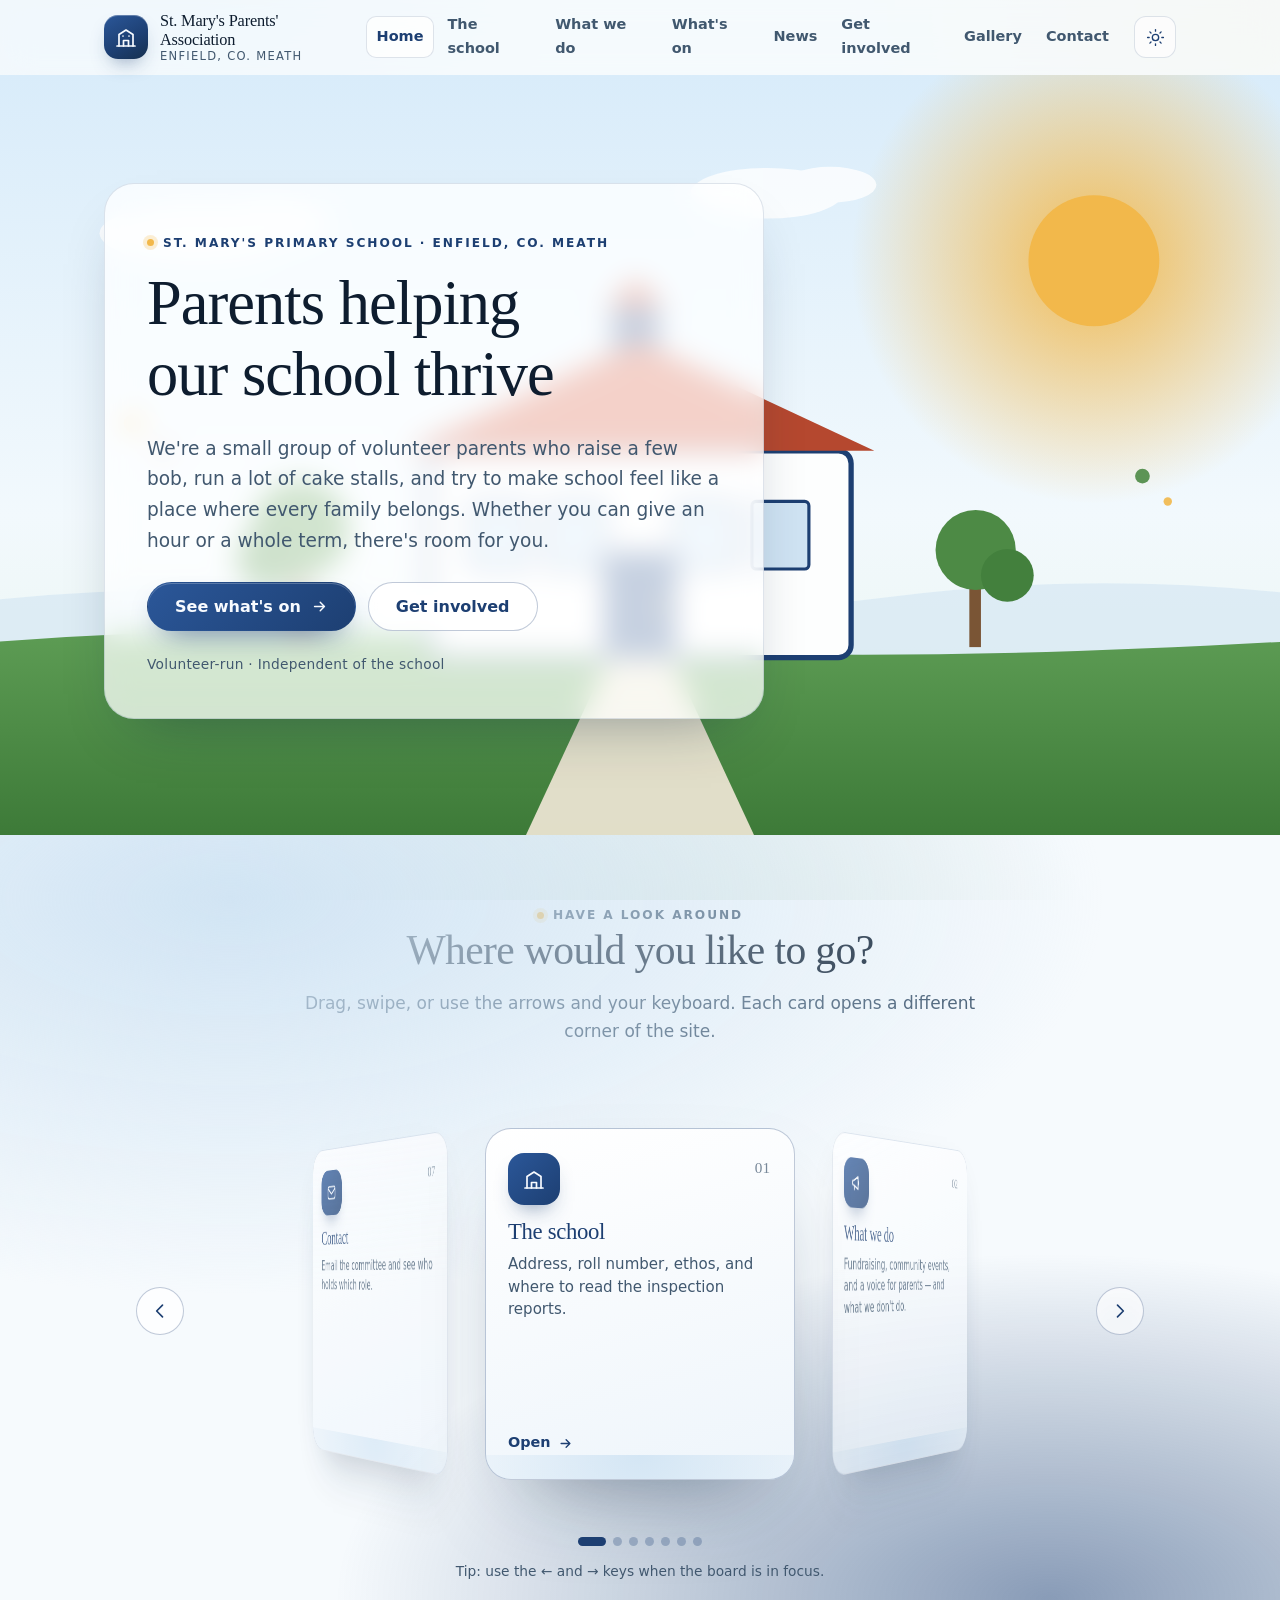
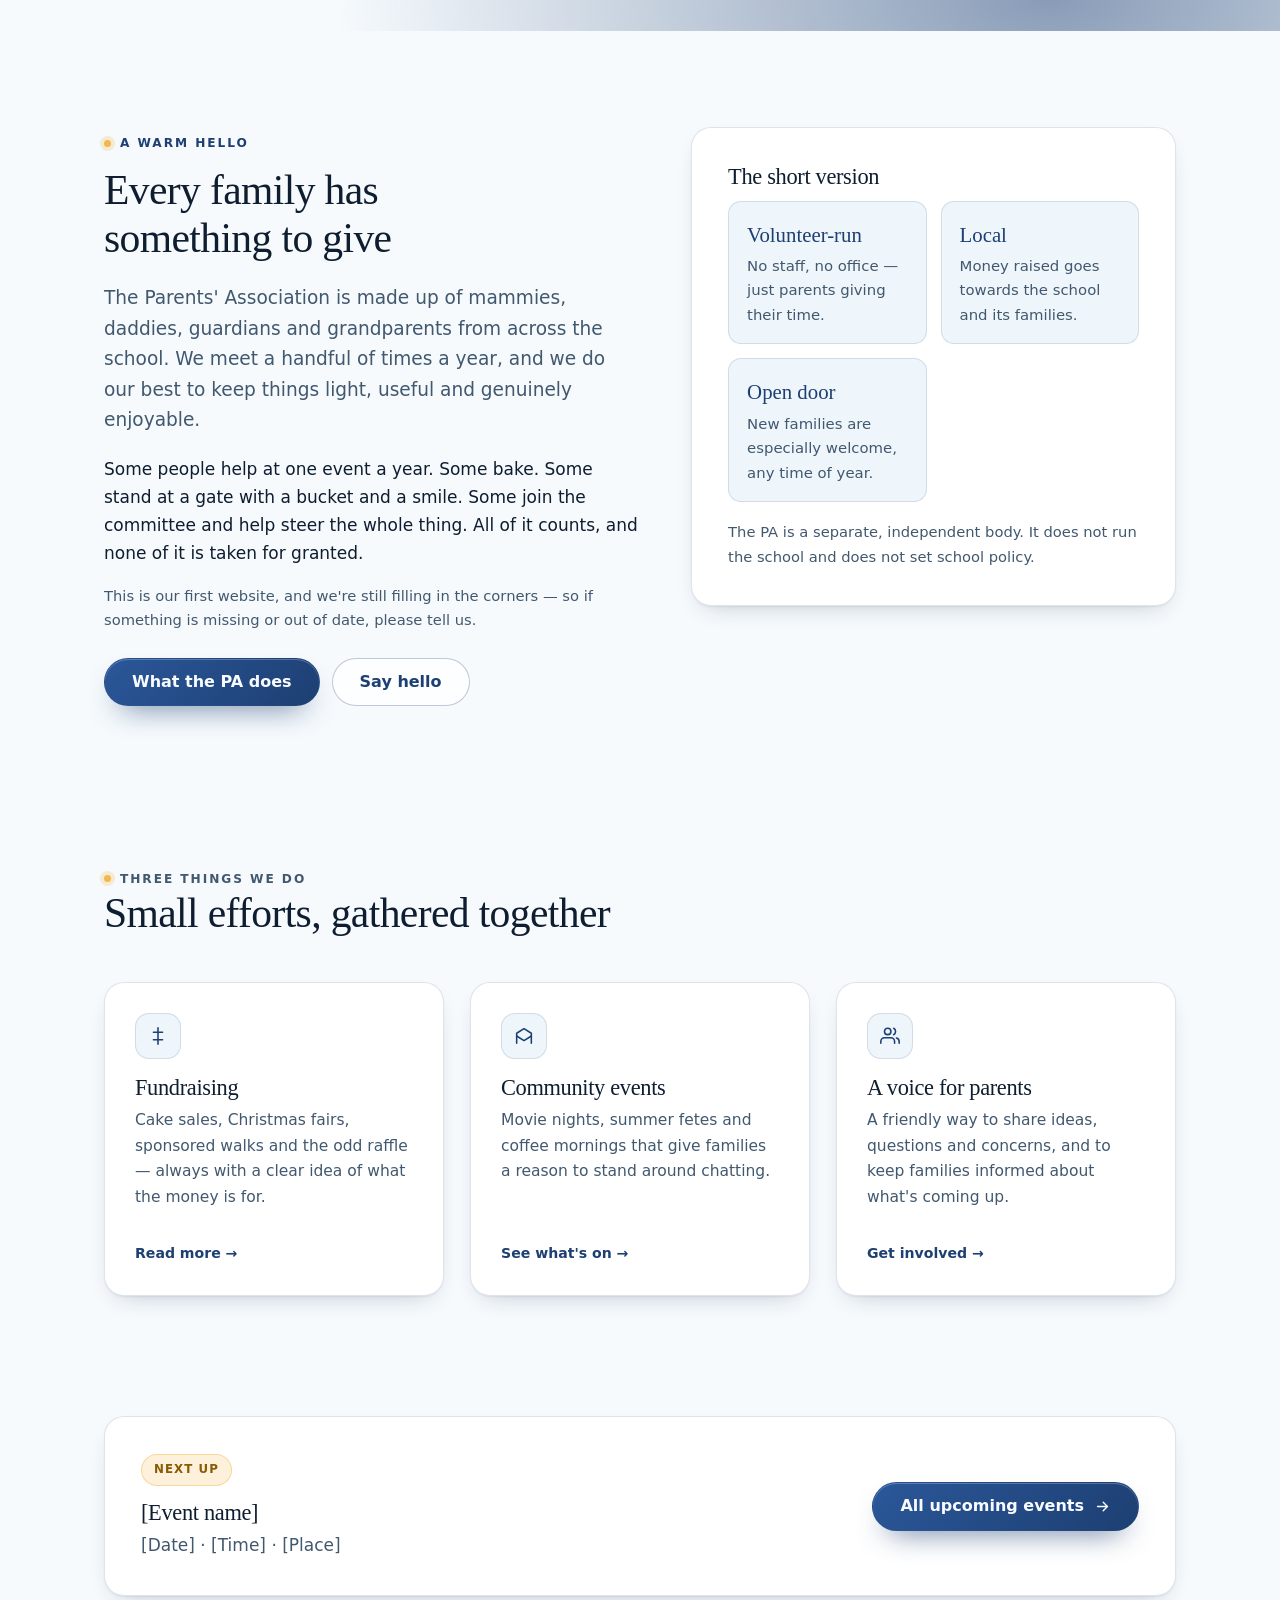
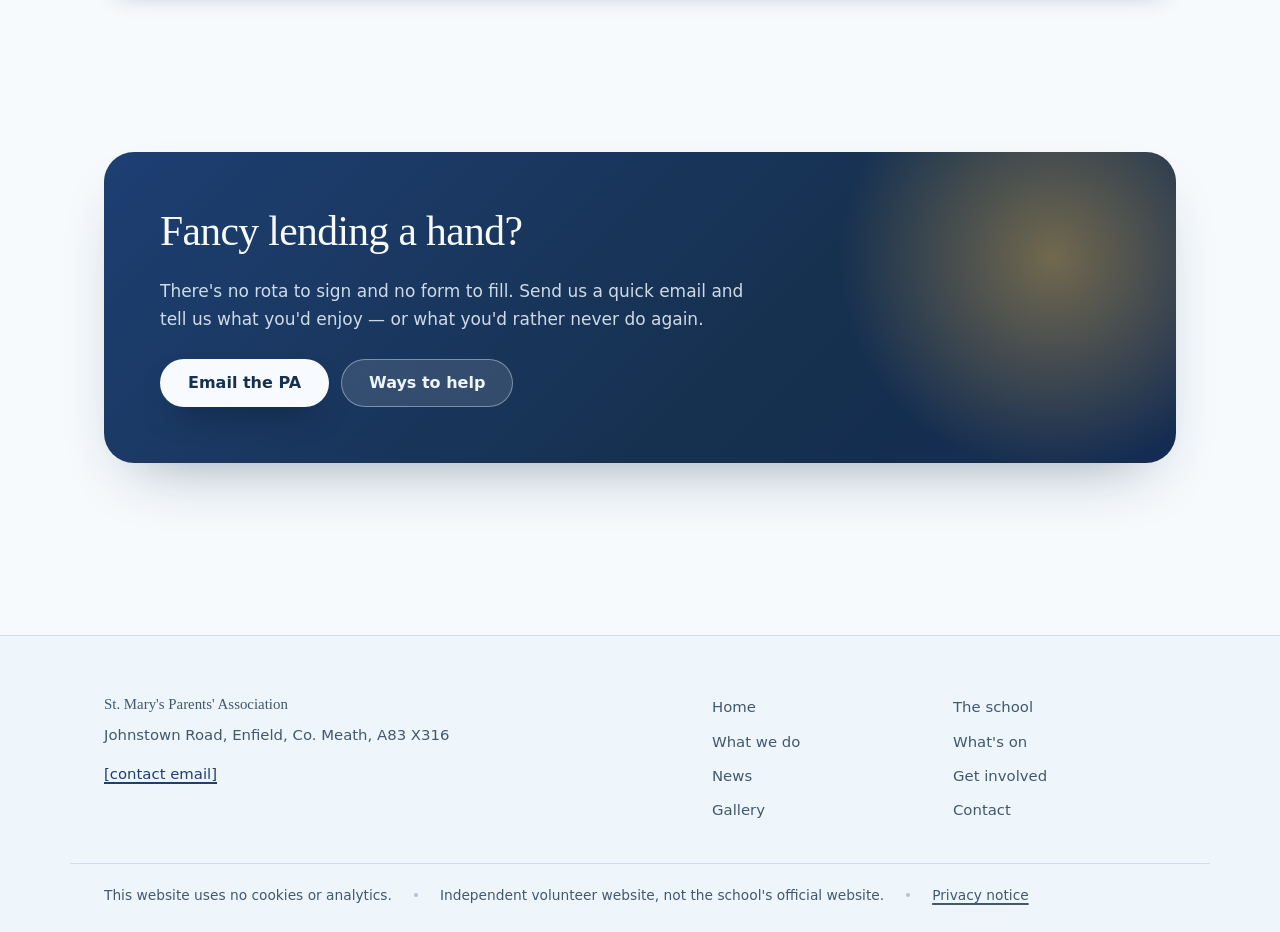
==== index.html @ ff609cb2 "index.html" ====
<!doctype html>
<html lang="en">
<head>
<meta charset="utf-8">
<meta name="viewport" content="width=device-width, initial-scale=1">
<title>St. Mary's Parents' Association — Parents helping our school thrive</title>
<meta name="description" content="The volunteer Parents' Association of St. Mary's Primary School, Enfield, Co. Meath. Fundraising, community events, a warm welcome for new families and a voice for parents.">
<meta name="theme-color" content="#1d3f72">
<link rel="icon" href="data:image/svg+xml,%3Csvg xmlns='http://www.w3.org/2000/svg' viewBox='0 0 100 100'%3E%3Ctext y='.9em' font-size='90'%3E%F0%9F%8F%AB%3C/text%3E%3C/svg%3E">
<link rel="stylesheet" href="style.css">
<script>try{var t=localStorage.getItem("pa-theme");if(t)document.documentElement.setAttribute("data-theme",t);}catch(e){}</script>
</head>
<body>
<a class="skip-link" href="#main">Skip to main content</a>

<header class="site-header" data-header>
  <div class="wrap header-inner">
    <a class="brand" href="index.html">
      <span class="brand-mark" aria-hidden="true">
        <svg viewBox="0 0 24 24" fill="none" stroke="currentColor" stroke-width="1.7" stroke-linecap="round" stroke-linejoin="round"><path d="M3 21h18"/><path d="M5 21V9.5L12 5l7 4.5V21"/><path d="M9.5 21v-5.5h5V21"/><path d="M9 11h.01M15 11h.01"/></svg>
      </span>
      <span class="brand-text">
        <strong>St. Mary's Parents' Association</strong>
        <span>Enfield, Co. Meath</span>
      </span>
    </a>

    <nav class="nav" id="site-nav" aria-label="Main">
      <ul>
        <li><a href="index.html">Home</a></li>
        <li><a href="about.html">The school</a></li>
        <li><a href="what-we-do.html">What we do</a></li>
        <li><a href="events.html">What's on</a></li>
        <li><a href="news.html">News</a></li>
        <li><a href="get-involved.html">Get involved</a></li>
        <li><a href="gallery.html">Gallery</a></li>
        <li><a href="contact.html">Contact</a></li>
      </ul>
    </nav>

    <div class="header-actions">
      <button class="icon-btn" type="button" data-theme-toggle aria-pressed="false" aria-label="Switch to dark mode" title="Switch to dark mode">
        <svg class="theme-icon-sun" viewBox="0 0 24 24" fill="none" stroke="currentColor" stroke-width="1.7" stroke-linecap="round"><circle cx="12" cy="12" r="4"/><path d="M12 2v2M12 20v2M4.9 4.9l1.4 1.4M17.7 17.7l1.4 1.4M2 12h2M20 12h2M4.9 19.1l1.4-1.4M17.7 6.3l1.4-1.4"/></svg>
        <svg class="theme-icon-moon" viewBox="0 0 24 24" fill="none" stroke="currentColor" stroke-width="1.7" stroke-linecap="round" stroke-linejoin="round"><path d="M21 12.8A8.5 8.5 0 1 1 11.2 3a7 7 0 0 0 9.8 9.8z"/></svg>
      </button>
      <button class="icon-btn menu-btn" type="button" data-menu-toggle aria-expanded="false" aria-controls="site-nav" aria-label="Open menu">
        <svg viewBox="0 0 24 24" fill="none" stroke="currentColor" stroke-width="1.8" stroke-linecap="round"><path d="M4 7h16M4 12h16M4 17h16"/></svg>
      </button>
    </div>
  </div>
</header>

<main id="main">

  <section class="hero">
    <div class="hero-scene" aria-hidden="true">
      <svg viewBox="0 0 1440 720" preserveAspectRatio="xMidYMid slice" focusable="false">
        <defs>
          <linearGradient id="hSky" x1="0" y1="0" x2="0" y2="1">
            <stop offset="0" stop-color="#d9ecfa"/><stop offset="58%" stop-color="#f2f9fd"/><stop offset="100%" stop-color="#e8f4ec"/>
          </linearGradient>
          <linearGradient id="hLawn" x1="0" y1="0" x2="0" y2="1">
            <stop offset="0" stop-color="#5d9c54"/><stop offset="100%" stop-color="#3d7a38"/>
          </linearGradient>
          <radialGradient id="hGlow" cx="50%" cy="50%" r="50%">
            <stop offset="0" stop-color="#f2b84b" stop-opacity=".95"/><stop offset="100%" stop-color="#f2b84b" stop-opacity="0"/>
          </radialGradient>
        </defs>
        <rect width="1440" height="720" fill="url(#hSky)"/>
        <circle cx="1150" cy="176" r="230" fill="url(#hGlow)"/>
        <circle class="scene-sun" cx="1150" cy="176" r="62" fill="#f2b84b"/>
        <g fill="#ffffff" opacity=".8">
          <g class="cloud-a"><ellipse cx="300" cy="150" rx="92" ry="28"/><ellipse cx="372" cy="140" rx="58" ry="22"/></g>
          <g class="cloud-b"><ellipse cx="840" cy="112" rx="72" ry="24"/><ellipse cx="900" cy="104" rx="44" ry="17"/></g>
        </g>
        <path d="M0 512 Q240 472 480 498 T960 494 T1440 506 L1440 720 L0 720 Z" fill="#cfe3f3" opacity=".55"/>
        <path d="M0 548 Q300 512 620 538 T1440 530 L1440 720 L0 720 Z" fill="url(#hLawn)"/>
        <g>
          <rect x="694" y="220" width="44" height="44" rx="4" fill="#1d3f72"/>
          <path d="M688 220 L716 192 L744 220 Z" fill="#b5482f"/>
          <rect x="520" y="356" width="400" height="196" rx="12" fill="#fdfefe" stroke="#1d3f72" stroke-width="5"/>
          <path d="M498 356 L720 252 L942 356 Z" fill="#b5482f"/>
          <rect x="560" y="404" width="54" height="64" rx="4" fill="#cfe3f3" stroke="#1d3f72" stroke-width="3"/>
          <rect x="632" y="404" width="54" height="64" rx="4" fill="#cfe3f3" stroke="#1d3f72" stroke-width="3"/>
          <rect x="754" y="404" width="54" height="64" rx="4" fill="#cfe3f3" stroke="#1d3f72" stroke-width="3"/>
          <rect x="826" y="404" width="54" height="64" rx="4" fill="#cfe3f3" stroke="#1d3f72" stroke-width="3"/>
          <rect x="686" y="452" width="68" height="100" rx="6" fill="#1d3f72"/>
          <circle cx="738" cy="504" r="4" fill="#f2b84b"/>
        </g>
        <path d="M690 552 L750 552 L828 720 L612 720 Z" fill="#efe6d5" opacity=".92"/>
        <g>
          <rect x="392" y="452" width="12" height="86" fill="#7a5535"/>
          <circle cx="398" cy="430" r="46" fill="#4d8a45"/>
          <circle cx="368" cy="458" r="30" fill="#43803d"/>
        </g>
        <g>
          <rect x="1032" y="470" width="11" height="72" fill="#7a5535"/>
          <circle cx="1038" cy="450" r="38" fill="#4d8a45"/>
          <circle cx="1068" cy="474" r="25" fill="#43803d"/>
        </g>
        <g class="floaty" opacity=".9">
          <circle cx="240" cy="330" r="9" fill="#f2b84b"/><circle cx="268" cy="356" r="5" fill="#b5482f"/>
          <circle cx="1196" cy="380" r="7" fill="#4d8a45"/><circle cx="1220" cy="404" r="4" fill="#f2b84b"/>
        </g>
      </svg>
    </div>
    <img class="hero-photo" data-scene-photo src="images/scene-1.jpg" alt="St. Mary's Primary School building and grounds" width="1600" height="900" hidden>

    <div class="wrap hero-inner">
      <div class="hero-copy reveal">
        <p class="eyebrow">St. Mary's Primary School · Enfield, Co. Meath</p>
        <h1>Parents helping our school thrive</h1>
        <p class="lede">We're a small group of volunteer parents who raise a few bob, run a lot of cake stalls, and try to make school feel like a place where every family belongs. Whether you can give an hour or a whole term, there's room for you.</p>
        <div class="btn-row">
          <a class="btn btn-primary" href="events.html">
            See what's on
            <svg viewBox="0 0 24 24" fill="none" stroke="currentColor" stroke-width="2" stroke-linecap="round" stroke-linejoin="round"><path d="M5 12h14M13 6l6 6-6 6"/></svg>
          </a>
          <a class="btn btn-ghost" href="get-involved.html">Get involved</a>
        </div>
        <p class="hero-note">Volunteer-run · Independent of the school</p>
      </div>
    </div>
  </section>

  <section class="board" data-board aria-labelledby="board-title">
    <div class="board-scenes" aria-hidden="true">
      <div class="board-scene s1" data-active="true"></div>
      <div class="board-scene s2"></div>
      <div class="board-scene s3"></div>
      <div class="board-scene s4"></div>
      <div class="board-scene s5"></div>
      <div class="board-scene s6"></div>
      <div class="board-scene s7"></div>
    </div>

    <div class="wrap">
      <div class="section-head reveal" style="text-align:center;margin-inline:auto">
        <p class="eyebrow" style="justify-content:center">Have a look around</p>
        <h2 id="board-title">Where would you like to go?</h2>
        <p>Drag, swipe, or use the arrows and your keyboard. Each card opens a different corner of the site.</p>
      </div>

      <div class="board-stage">
        <button class="board-arrow board-arrow--prev" type="button" data-board-prev aria-label="Previous card">
          <svg viewBox="0 0 24 24" fill="none" stroke="currentColor" stroke-width="2" stroke-linecap="round" stroke-linejoin="round"><path d="M15 5l-7 7 7 7"/></svg>
        </button>

        <div class="board-viewport">
          <div class="board-ring" data-board-ring>

            <a class="board-card" href="about.html" data-title="The school">
              <span class="board-card-icon" aria-hidden="true"><svg viewBox="0 0 24 24" fill="none" stroke="currentColor" stroke-width="1.7" stroke-linecap="round" stroke-linejoin="round"><path d="M3 21h18"/><path d="M5 21V9.5L12 5l7 4.5V21"/><path d="M9.5 21v-5.5h5V21"/></svg></span>
              <span class="board-card-kicker">01</span>
              <h3>The school</h3>
              <p>Address, roll number, ethos, and where to read the inspection reports.</p>
              <span class="board-card-cta">Open <svg viewBox="0 0 24 24" fill="none" stroke="currentColor" stroke-width="2.2" stroke-linecap="round" stroke-linejoin="round"><path d="M5 12h14M13 6l6 6-6 6"/></svg></span>
            </a>

            <a class="board-card" href="what-we-do.html" data-title="What we do">
              <span class="board-card-icon" aria-hidden="true"><svg viewBox="0 0 24 24" fill="none" stroke="currentColor" stroke-width="1.7" stroke-linecap="round" stroke-linejoin="round"><path d="M4 10v4l3 .8 8 3.6V5.6L7 9.2z"/><path d="M15 9.5a3 3 0 0 1 0 5"/><path d="M7 15v4"/></svg></span>
              <span class="board-card-kicker">02</span>
              <h3>What we do</h3>
              <p>Fundraising, community events, and a voice for parents — and what we don't do.</p>
              <span class="board-card-cta">Open <svg viewBox="0 0 24 24" fill="none" stroke="currentColor" stroke-width="2.2" stroke-linecap="round" stroke-linejoin="round"><path d="M5 12h14M13 6l6 6-6 6"/></svg></span>
            </a>

            <a class="board-card" href="events.html" data-title="What's on">
              <span class="board-card-icon" aria-hidden="true"><svg viewBox="0 0 24 24" fill="none" stroke="currentColor" stroke-width="1.7" stroke-linecap="round" stroke-linejoin="round"><rect x="3" y="5" width="18" height="16" rx="3"/><path d="M8 3v4M16 3v4M3 11h18"/></svg></span>
              <span class="board-card-kicker">03</span>
              <h3>What's on</h3>
              <p>Upcoming dates for fairs, cake sales and coffee mornings.</p>
              <span class="board-card-cta">Open <svg viewBox="0 0 24 24" fill="none" stroke="currentColor" stroke-width="2.2" stroke-linecap="round" stroke-linejoin="round"><path d="M5 12h14M13 6l6 6-6 6"/></svg></span>
            </a>

            <a class="board-card" href="news.html" data-title="In the news">
              <span class="board-card-icon" aria-hidden="true"><svg viewBox="0 0 24 24" fill="none" stroke="currentColor" stroke-width="1.7" stroke-linecap="round" stroke-linejoin="round"><path d="M4 5h13v14H6a2 2 0 0 1-2-2z"/><path d="M17 9h3v8a2 2 0 0 1-2 2h-1"/><path d="M7.5 9h6M7.5 13h6"/></svg></span>
              <span class="board-card-kicker">04</span>
              <h3>In the news</h3>
              <p>Where the PA has been mentioned, with links to the original articles.</p>
              <span class="board-card-cta">Open <svg viewBox="0 0 24 24" fill="none" stroke="currentColor" stroke-width="2.2" stroke-linecap="round" stroke-linejoin="round"><path d="M5 12h14M13 6l6 6-6 6"/></svg></span>
            </a>

            <a class="board-card" href="get-involved.html" data-title="Get involved">
              <span class="board-card-icon" aria-hidden="true"><svg viewBox="0 0 24 24" fill="none" stroke="currentColor" stroke-width="1.7" stroke-linecap="round" stroke-linejoin="round"><path d="M12 20s-7-4.3-7-9a4 4 0 0 1 7-2.6A4 4 0 0 1 19 11c0 4.7-7 9-7 9z"/></svg></span>
              <span class="board-card-kicker">05</span>
              <h3>Get involved</h3>
              <p>Lend an hour, a skill, or a Saturday morning. No commitment needed.</p>
              <span class="board-card-cta">Open <svg viewBox="0 0 24 24" fill="none" stroke="currentColor" stroke-width="2.2" stroke-linecap="round" stroke-linejoin="round"><path d="M5 12h14M13 6l6 6-6 6"/></svg></span>
            </a>

            <a class="board-card" href="gallery.html" data-title="Gallery">
              <span class="board-card-icon" aria-hidden="true"><svg viewBox="0 0 24 24" fill="none" stroke="currentColor" stroke-width="1.7" stroke-linecap="round" stroke-linejoin="round"><rect x="3" y="5" width="18" height="14" rx="3"/><circle cx="8.5" cy="10" r="1.6"/><path d="M21 16l-5-5-6 6"/></svg></span>
              <span class="board-card-kicker">06</span>
              <h3>Gallery</h3>
              <p>Photos from the fairs, the sports days and the muddy ones.</p>
              <span class="board-card-cta">Open <svg viewBox="0 0 24 24" fill="none" stroke="currentColor" stroke-width="2.2" stroke-linecap="round" stroke-linejoin="round"><path d="M5 12h14M13 6l6 6-6 6"/></svg></span>
            </a>

            <a class="board-card" href="contact.html" data-title="Contact">
              <span class="board-card-icon" aria-hidden="true"><svg viewBox="0 0 24 24" fill="none" stroke="currentColor" stroke-width="1.7" stroke-linecap="round" stroke-linejoin="round"><rect x="3" y="5" width="18" height="14" rx="3"/><path d="M3.5 7.5l8.5 6 8.5-6"/></svg></span>
              <span class="board-card-kicker">07</span>
              <h3>Contact</h3>
              <p>Email the committee and see who holds which role.</p>
              <span class="board-card-cta">Open <svg viewBox="0 0 24 24" fill="none" stroke="currentColor" stroke-width="2.2" stroke-linecap="round" stroke-linejoin="round"><path d="M5 12h14M13 6l6 6-6 6"/></svg></span>
            </a>

          </div>
        </div>

        <button class="board-arrow board-arrow--next" type="button" data-board-next aria-label="Next card">
          <svg viewBox="0 0 24 24" fill="none" stroke="currentColor" stroke-width="2" stroke-linecap="round" stroke-linejoin="round"><path d="M9 5l7 7-7 7"/></svg>
        </button>
      </div>

      <div class="board-dots" role="group" aria-label="Choose a card">
        <button class="board-dot" type="button" data-board-dot aria-current="true" aria-label="Card 1: The school"></button>
        <button class="board-dot" type="button" data-board-dot aria-label="Card 2: What we do"></button>
        <button class="board-dot" type="button" data-board-dot aria-label="Card 3: What's on"></button>
        <button class="board-dot" type="button" data-board-dot aria-label="Card 4: In the news"></button>
        <button class="board-dot" type="button" data-board-dot aria-label="Card 5: Get involved"></button>
        <button class="board-dot" type="button" data-board-dot aria-label="Card 6: Gallery"></button>
        <button class="board-dot" type="button" data-board-dot aria-label="Card 7: Contact"></button>
      </div>
      <p class="board-hint">Tip: use the ← and → keys when the board is in focus.</p>
      <p class="board-live" aria-live="polite" data-board-live></p>
    </div>
  </section>

  <section class="section">
    <div class="wrap split">
      <div class="reveal">
        <p class="eyebrow">A warm hello</p>
        <h2>Every family has something to give</h2>
        <p class="lede">The Parents' Association is made up of mammies, daddies, guardians and grandparents from across the school. We meet a handful of times a year, and we do our best to keep things light, useful and genuinely enjoyable.</p>
        <p>Some people help at one event a year. Some bake. Some stand at a gate with a bucket and a smile. Some join the committee and help steer the whole thing. All of it counts, and none of it is taken for granted.</p>
        <p class="small muted">This is our first website, and we're still filling in the corners — so if something is missing or out of date, please tell us.</p>
        <div class="btn-row">
          <a class="btn btn-primary" href="what-we-do.html">What the PA does</a>
          <a class="btn btn-ghost" href="contact.html">Say hello</a>
        </div>
      </div>

      <div class="panel reveal">
        <h3>The short version</h3>
        <ul class="facts">
          <li><strong>Volunteer-run</strong>No staff, no office — just parents giving their time.</li>
          <li><strong>Local</strong>Money raised goes towards the school and its families.</li>
          <li><strong>Open door</strong>New families are especially welcome, any time of year.</li>
        </ul>
        <p class="small muted" style="margin-top:18px">The PA is a separate, independent body. It does not run the school and does not set school policy.</p>
      </div>
    </div>
  </section>

  <section class="section section--tight">
    <div class="wrap">
      <div class="section-head reveal">
        <p class="eyebrow">Three things we do</p>
        <h2>Small efforts, gathered together</h2>
      </div>

      <div class="grid grid-3">
        <article class="card card--link reveal">
          <span class="card-icon" aria-hidden="true"><svg viewBox="0 0 24 24" fill="none" stroke="currentColor" stroke-width="1.7" stroke-linecap="round" stroke-linejoin="round"><path d="M12 3v18M7 8h10M7 16h10"/></svg></span>
          <h3>Fundraising</h3>
          <p>Cake sales, Christmas fairs, sponsored walks and the odd raffle — always with a clear idea of what the money is for.</p>
          <span class="card-foot">Read more →</span>
        </article>

        <article class="card card--link reveal">
          <span class="card-icon" aria-hidden="true"><svg viewBox="0 0 24 24" fill="none" stroke="currentColor" stroke-width="1.7" stroke-linecap="round" stroke-linejoin="round"><path d="M4 20V9l8-5 8 5v11"/><path d="M4 12l8 5 8-5"/></svg></span>
          <h3>Community events</h3>
          <p>Movie nights, summer fetes and coffee mornings that give families a reason to stand around chatting.</p>
          <span class="card-foot">See what's on →</span>
        </article>

        <article class="card card--link reveal">
          <span class="card-icon" aria-hidden="true"><svg viewBox="0 0 24 24" fill="none" stroke="currentColor" stroke-width="1.7" stroke-linecap="round" stroke-linejoin="round"><path d="M17 20v-2a4 4 0 0 0-4-4H6a4 4 0 0 0-4 4v2"/><circle cx="9.5" cy="7" r="3.5"/><path d="M22 20v-2a4 4 0 0 0-3-3.9"/><path d="M16 3.6a4 4 0 0 1 0 7"/></svg></span>
          <h3>A voice for parents</h3>
          <p>A friendly way to share ideas, questions and concerns, and to keep families informed about what's coming up.</p>
          <span class="card-foot">Get involved →</span>
        </article>
      </div>
    </div>
  </section>

  <section class="section section--tight">
    <div class="wrap">
      <div class="panel reveal" style="display:flex;flex-wrap:wrap;align-items:center;justify-content:space-between;gap:22px">
        <div>
          <span class="tag tag--sun">Next up</span>
          <h3 style="margin:14px 0 6px">[Event name]</h3>
          <p class="muted" style="margin:0">[Date] · [Time] · [Place]</p>
        </div>
        <a class="btn btn-primary" href="events.html">
          All upcoming events
          <svg viewBox="0 0 24 24" fill="none" stroke="currentColor" stroke-width="2" stroke-linecap="round" stroke-linejoin="round"><path d="M5 12h14M13 6l6 6-6 6"/></svg>
        </a>
      </div>
    </div>
  </section>

  <section class="section">
    <div class="wrap">
      <div class="cta-band reveal">
        <h2>Fancy lending a hand?</h2>
        <p>There's no rota to sign and no form to fill. Send us a quick email and tell us what you'd enjoy — or what you'd rather never do again.</p>
        <div class="btn-row">
          <a class="btn btn-primary" href="mailto:[contact email]">Email the PA</a>
          <a class="btn btn-ghost" href="get-involved.html">Ways to help</a>
        </div>
      </div>
    </div>
  </section>

</main>

<footer class="site-footer">
  <div class="wrap footer-grid">
    <div>
      <p class="footer-brand">St. Mary's Parents' Association</p>
      <p>Johnstown Road, Enfield, Co. Meath, A83 X316</p>
      <p><a href="mailto:[contact email]">[contact email]</a></p>
    </div>
    <nav class="footer-nav" aria-label="Footer">
      <ul>
        <li><a href="index.html">Home</a></li>
        <li><a href="about.html">The school</a></li>
        <li><a href="what-we-do.html">What we do</a></li>
        <li><a href="events.html">What's on</a></li>
        <li><a href="news.html">News</a></li>
        <li><a href="get-involved.html">Get involved</a></li>
        <li><a href="gallery.html">Gallery</a></li>
        <li><a href="contact.html">Contact</a></li>
      </ul>
    </nav>
  </div>
  <div class="wrap footer-note">
    <p>This website uses no cookies or analytics.</p>
    <span class="dot" aria-hidden="true"></span>
    <p>Independent volunteer website, not the school's official website.</p>
    <span class="dot" aria-hidden="true"></span>
    <p><a href="privacy.html">Privacy notice</a></p>
  </div>
</footer>

<script src="script.js" defer></script>
</body>
</html>
---- style.css ----
/* ==========================================================================
   St. Mary's Parents' Association — shared stylesheet
   Plain CSS. No @imports, no external fonts, no third-party requests.
   Sections: 1 tokens · 2 base · 3 header · 4 buttons · 5 hero · 6 3D board
             7 sections & cards · 8 page-specific · 9 footer · 10 motion
   ========================================================================== */

/* 1. TOKENS ================================================================ */
:root {
  /* Brand */
  --marian: #1d3f72;
  --meadow: #4d8a45;
  --sun: #f2b84b;
  --brick: #b5482f;
  --sky: #cfe3f3;

  /* Surfaces & ink (light) */
  --paper: #f6fafd;
  --surface: #ffffff;
  --surface-2: #eef5fb;
  --ink: #0e1d2f;
  --ink-soft: #41586f;
  --line: rgba(29, 63, 114, 0.14);
  --line-strong: rgba(29, 63, 114, 0.28);

  /* Roles */
  --brand: #1d3f72;
  --brand-ink: #1d3f72;
  --accent: #3f7d3a;
  --sun-ink: #8a5a05;
  --brick-ink: #a03d27;

  --header-bg: rgba(246, 250, 253, 0.82);
  --glass: rgba(255, 255, 255, 0.76);
  --glass-2: rgba(255, 255, 255, 0.55);

  --btn-bg: linear-gradient(135deg, #2b5799, #1d3f72);
  --btn-ink: #f8fbff;
  --btn-ghost-bg: rgba(255, 255, 255, 0.74);
  --btn-ghost-ink: #1d3f72;

  --shadow-1: 0 1px 2px rgba(16, 38, 64, 0.06), 0 10px 26px -14px rgba(16, 38, 64, 0.32);
  --shadow-2: 0 28px 60px -32px rgba(16, 38, 64, 0.45);
  --shadow-3: 0 40px 90px -44px rgba(16, 38, 64, 0.55);

  --ring: #2b5799;
  --radius: 20px;
  --radius-sm: 13px;
  --radius-lg: 30px;
  --wrap: 1140px;

  --font-head: Georgia, "Times New Roman", Times, serif;
  --font-body: system-ui, -apple-system, "Segoe UI", Roboto, Helvetica, Arial, sans-serif;

  color-scheme: light;
}

@media (prefers-color-scheme: dark) {
  :root:not([data-theme="light"]) {
    --paper: #08131f;
    --surface: #0f1f31;
    --surface-2: #132a40;
    --ink: #e9f1fa;
    --ink-soft: #a8bcd3;
    --line: rgba(207, 227, 243, 0.16);
    --line-strong: rgba(207, 227, 243, 0.32);

    --brand: #a9c8f2;
    --brand-ink: #a9c8f2;
    --accent: #93cd8e;
    --sun-ink: #f5c878;
    --brick-ink: #ee9c86;

    --header-bg: rgba(8, 19, 31, 0.82);
    --glass: rgba(19, 42, 64, 0.72);
    --glass-2: rgba(19, 42, 64, 0.5);

    --btn-bg: linear-gradient(135deg, #d8e9fb, #a9c8f2);
    --btn-ink: #07182a;
    --btn-ghost-bg: rgba(207, 227, 243, 0.12);
    --btn-ghost-ink: #dcebfa;

    --shadow-1: 0 1px 2px rgba(0, 0, 0, 0.4), 0 12px 30px -16px rgba(0, 0, 0, 0.8);
    --shadow-2: 0 30px 60px -32px rgba(0, 0, 0, 0.85);
    --shadow-3: 0 44px 90px -44px rgba(0, 0, 0, 0.9);

    --ring: #9dc0ee;
    color-scheme: dark;
  }
}

:root[data-theme="dark"] {
  --paper: #08131f;
  --surface: #0f1f31;
  --surface-2: #132a40;
  --ink: #e9f1fa;
  --ink-soft: #a8bcd3;
  --line: rgba(207, 227, 243, 0.16);
  --line-strong: rgba(207, 227, 243, 0.32);

  --brand: #a9c8f2;
  --brand-ink: #a9c8f2;
  --accent: #93cd8e;
  --sun-ink: #f5c878;
  --brick-ink: #ee9c86;

  --header-bg: rgba(8, 19, 31, 0.82);
  --glass: rgba(19, 42, 64, 0.72);
  --glass-2: rgba(19, 42, 64, 0.5);

  --btn-bg: linear-gradient(135deg, #d8e9fb, #a9c8f2);
  --btn-ink: #07182a;
  --btn-ghost-bg: rgba(207, 227, 243, 0.12);
  --btn-ghost-ink: #dcebfa;

  --shadow-1: 0 1px 2px rgba(0, 0, 0, 0.4), 0 12px 30px -16px rgba(0, 0, 0, 0.8);
  --shadow-2: 0 30px 60px -32px rgba(0, 0, 0, 0.85);
  --shadow-3: 0 44px 90px -44px rgba(0, 0, 0, 0.9);

  --ring: #9dc0ee;
  color-scheme: dark;
}

/* 2. BASE ================================================================== */
*,
*::before,
*::after {
  box-sizing: border-box;
}

html {
  -webkit-text-size-adjust: 100%;
  scroll-behavior: smooth;
  scroll-padding-top: 96px;
}

body {
  margin: 0;
  min-height: 100dvh;
  display: flex;
  flex-direction: column;
  font-family: var(--font-body);
  font-size: 1.0625rem;
  line-height: 1.65;
  color: var(--ink);
  background-color: var(--paper);
  background-image:
    radial-gradient(820px 520px at 6% -8%, rgba(207, 227, 243, 0.85), transparent 62%),
    radial-gradient(760px 460px at 100% 2%, rgba(242, 184, 75, 0.18), transparent 58%),
    radial-gradient(760px 620px at 50% 112%, rgba(77, 138, 69, 0.13), transparent 62%);
  background-repeat: no-repeat;
  background-attachment: fixed;
  -webkit-font-smoothing: antialiased;
  text-rendering: optimizeLegibility;
}

:root[data-theme="dark"] body {
  background-image:
    radial-gradient(820px 520px at 6% -8%, rgba(29, 63, 114, 0.55), transparent 62%),
    radial-gradient(760px 460px at 100% 2%, rgba(242, 184, 75, 0.1), transparent 58%),
    radial-gradient(760px 620px at 50% 112%, rgba(77, 138, 69, 0.12), transparent 62%);
}

main {
  flex: 1 0 auto;
}

img {
  max-width: 100%;
  height: auto;
}

[hidden] {
  display: none !important;
}

h1,
h2,
h3,
h4 {
  font-family: var(--font-head);
  font-weight: 400;
  line-height: 1.14;
  letter-spacing: -0.015em;
  color: var(--ink);
  margin: 0 0 0.5em;
  text-wrap: balance;
}

h1 {
  font-size: clamp(2.15rem, 5.4vw, 3.9rem);
}

h2 {
  font-size: clamp(1.65rem, 3.4vw, 2.6rem);
}

h3 {
  font-size: clamp(1.15rem, 1.9vw, 1.4rem);
}

p {
  margin: 0 0 1em;
}

p:last-child {
  margin-bottom: 0;
}

a {
  color: var(--brand-ink);
  text-decoration-thickness: 1.5px;
  text-underline-offset: 3px;
}

a:hover {
  color: var(--accent);
}

strong {
  font-weight: 650;
}

ul,
ol {
  padding-left: 1.15em;
}

li {
  margin-bottom: 0.4em;
}

:focus-visible {
  outline: 3px solid var(--ring);
  outline-offset: 3px;
  border-radius: 6px;
}

.wrap {
  width: 100%;
  max-width: var(--wrap);
  margin-inline: auto;
  padding-inline: clamp(18px, 4.5vw, 34px);
}

.skip-link {
  position: absolute;
  left: 12px;
  top: -80px;
  z-index: 200;
  padding: 12px 20px;
  border-radius: 0 0 12px 12px;
  background: var(--marian);
  color: #fff;
  font-weight: 600;
  text-decoration: none;
  transition: top 0.2s ease;
}

.skip-link:focus {
  top: 0;
  color: #fff;
}

.eyebrow {
  display: inline-flex;
  align-items: center;
  gap: 9px;
  margin: 0 0 14px;
  font-size: 0.76rem;
  font-weight: 700;
  letter-spacing: 0.16em;
  text-transform: uppercase;
  color: var(--brand-ink);
}

.eyebrow::before {
  content: "";
  width: 7px;
  height: 7px;
  border-radius: 50%;
  background: var(--sun);
  box-shadow: 0 0 0 4px rgba(242, 184, 75, 0.24);
}

.lede {
  font-size: clamp(1.03rem, 1.5vw, 1.16rem);
  color: var(--ink-soft);
  max-width: 62ch;
}

.muted {
  color: var(--ink-soft);
}

.small {
  font-size: 0.92rem;
}

/* 3. HEADER ================================================================ */
.site-header {
  position: sticky;
  top: 0;
  z-index: 60;
  background: var(--header-bg);
  -webkit-backdrop-filter: blur(16px) saturate(140%);
  backdrop-filter: blur(16px) saturate(140%);
  border-bottom: 1px solid transparent;
  transition: border-color 0.3s ease, box-shadow 0.3s ease;
}

.site-header.is-scrolled {
  border-bottom-color: var(--line);
  box-shadow: 0 12px 30px -26px rgba(16, 38, 64, 0.6);
}

.header-inner {
  display: flex;
  align-items: center;
  gap: 14px;
  min-height: 74px;
}

.brand {
  display: inline-flex;
  align-items: center;
  gap: 12px;
  text-decoration: none;
  color: inherit;
  flex: 0 1 auto;
}

.brand:hover {
  color: inherit;
}

.brand-mark {
  display: grid;
  place-items: center;
  width: 44px;
  height: 44px;
  flex: 0 0 44px;
  border-radius: 14px;
  background: linear-gradient(150deg, #2b5799, #1d3f72 60%, #16304f);
  color: #f8fbff;
  box-shadow: 0 10px 22px -12px rgba(29, 63, 114, 0.9), inset 0 1px 0 rgba(255, 255, 255, 0.28);
}

.brand-mark svg {
  width: 24px;
  height: 24px;
}

.brand-text {
  display: flex;
  flex-direction: column;
  line-height: 1.2;
}

.brand-text strong {
  font-family: var(--font-head);
  font-weight: 400;
  font-size: 1.02rem;
  letter-spacing: -0.01em;
}

.brand-text span {
  font-size: 0.72rem;
  letter-spacing: 0.11em;
  text-transform: uppercase;
  color: var(--ink-soft);
}

.nav {
  margin-left: auto;
}

.nav ul {
  display: flex;
  align-items: center;
  gap: 2px;
  margin: 0;
  padding: 0;
  list-style: none;
}

.nav li {
  margin: 0;
}

.nav a {
  display: block;
  padding: 9px 11px;
  border-radius: 10px;
  font-size: 0.905rem;
  font-weight: 550;
  color: var(--ink-soft);
  text-decoration: none;
  transition: color 0.2s ease, background 0.2s ease;
}

.nav a:hover {
  color: var(--brand-ink);
  background: var(--glass-2);
}

.nav a[aria-current="page"] {
  color: var(--brand-ink);
  background: var(--glass);
  box-shadow: inset 0 0 0 1px var(--line);
}

.header-actions {
  display: flex;
  align-items: center;
  gap: 8px;
  flex: 0 0 auto;
}

.icon-btn {
  display: inline-grid;
  place-items: center;
  width: 42px;
  height: 42px;
  padding: 0;
  border-radius: 12px;
  border: 1px solid var(--line);
  background: var(--glass-2);
  color: var(--brand-ink);
  cursor: pointer;
  transition: transform 0.22s ease, background 0.22s ease, border-color 0.22s ease;
}

.icon-btn:hover {
  transform: translateY(-1px);
  border-color: var(--line-strong);
  background: var(--glass);
}

.icon-btn svg {
  width: 19px;
  height: 19px;
}

.menu-btn {
  display: none;
}

.theme-icon-moon,
:root[data-theme="dark"] .theme-icon-sun {
  display: none;
}

:root[data-theme="dark"] .theme-icon-moon {
  display: block;
}

/* 4. BUTTONS =============================================================== */
.btn {
  display: inline-flex;
  align-items: center;
  justify-content: center;
  gap: 10px;
  padding: 15px 27px;
  border-radius: 999px;
  border: 1px solid transparent;
  font-family: var(--font-body);
  font-size: 1rem;
  font-weight: 600;
  line-height: 1;
  text-decoration: none;
  cursor: pointer;
  transition: transform 0.24s cubic-bezier(0.2, 0.8, 0.2, 1), box-shadow 0.24s ease, background 0.24s ease;
}

.btn svg {
  width: 17px;
  height: 17px;
}

.btn-primary {
  background: var(--btn-bg);
  color: var(--btn-ink);
  box-shadow: 0 14px 30px -16px rgba(29, 63, 114, 0.95), inset 0 1px 0 rgba(255, 255, 255, 0.24);
}

.btn-primary:hover {
  transform: translateY(-2px);
  color: var(--btn-ink);
  box-shadow: 0 20px 40px -18px rgba(29, 63, 114, 1);
}

.btn-ghost {
  background: var(--btn-ghost-bg);
  color: var(--btn-ghost-ink);
  border-color: var(--line-strong);
  -webkit-backdrop-filter: blur(10px);
  backdrop-filter: blur(10px);
}

.btn-ghost:hover {
  transform: translateY(-2px);
  color: var(--btn-ghost-ink);
  border-color: var(--brand-ink);
}

.btn-row {
  display: flex;
  flex-wrap: wrap;
  gap: 12px;
  margin-top: 26px;
}

/* 5. HERO ================================================================== */
.hero {
  position: relative;
  isolation: isolate;
  overflow: hidden;
  display: flex;
  align-items: center;
  padding-block: clamp(40px, 7vw, 88px) clamp(48px, 8vw, 96px);
  min-height: min(86vh, 760px);
}

.hero-scene {
  position: absolute;
  inset: 0;
  z-index: -2;
  transition: opacity 0.9s ease;
}

.hero-scene svg {
  display: block;
  width: 100%;
  height: 100%;
}

.hero-photo {
  position: absolute;
  inset: 0;
  z-index: -1;
  width: 100%;
  height: 100%;
  object-fit: cover;
  animation: photoIn 1s ease both;
}

.hero.has-photo .hero-scene {
  opacity: 0;
}

.hero.has-photo::after {
  content: "";
  position: absolute;
  inset: 0;
  z-index: -1;
  background: linear-gradient(100deg, rgba(6, 18, 32, 0.42), rgba(6, 18, 32, 0.06) 62%);
}

.hero-inner {
  position: relative;
  z-index: 1;
}

.hero-copy {
  max-width: 660px;
  padding: clamp(24px, 3.4vw, 42px);
  border-radius: var(--radius-lg);
  background: var(--glass);
  border: 1px solid var(--line);
  box-shadow: var(--shadow-2);
  -webkit-backdrop-filter: blur(14px) saturate(130%);
  backdrop-filter: blur(14px) saturate(130%);
}

.hero-copy h1 {
  margin-bottom: 0.4em;
}

.hero-copy .lede {
  margin-bottom: 0;
}

.hero-note {
  margin: 22px 0 0;
  font-size: 0.86rem;
  letter-spacing: 0.02em;
  color: var(--ink-soft);
}

.hero--sub {
  min-height: 0;
  padding-block: clamp(34px, 6vw, 68px) clamp(38px, 6vw, 72px);
}

.hero--sub .hero-copy {
  max-width: 720px;
}

.hero--sub h1 {
  font-size: clamp(1.95rem, 4.4vw, 3.1rem);
}

/* 6. 3D BOARD ============================================================== */
.board {
  position: relative;
  overflow: hidden;
  padding-block: clamp(34px, 5vw, 64px) clamp(26px, 4vw, 48px);
}

.board-scenes {
  position: absolute;
  inset: 0;
  z-index: 0;
  pointer-events: none;
}

.board-scene {
  position: absolute;
  inset: 0;
  opacity: 0;
  transition: opacity 1.1s ease;
}

.board-scene[data-active="true"] {
  opacity: 1;
}

.board-scene.s1 {
  background: radial-gradient(110% 80% at 18% 8%, rgba(207, 227, 243, 0.95), transparent 62%),
    radial-gradient(90% 70% at 82% 96%, rgba(29, 63, 114, 0.5), transparent 62%);
}

.board-scene.s2 {
  background: radial-gradient(110% 80% at 18% 8%, rgba(242, 184, 75, 0.62), transparent 62%),
    radial-gradient(90% 70% at 82% 96%, rgba(181, 72, 47, 0.42), transparent 62%);
}

.board-scene.s3 {
  background: radial-gradient(110% 80% at 18% 8%, rgba(77, 138, 69, 0.55), transparent 62%),
    radial-gradient(90% 70% at 82% 96%, rgba(29, 63, 114, 0.4), transparent 62%);
}

.board-scene.s4 {
  background: radial-gradient(110% 80% at 18% 8%, rgba(207, 227, 243, 0.9), transparent 62%),
    radial-gradient(90% 70% at 82% 96%, rgba(181, 72, 47, 0.34), transparent 62%);
}

.board-scene.s5 {
  background: radial-gradient(110% 80% at 18% 8%, rgba(77, 138, 69, 0.6), transparent 62%),
    radial-gradient(90% 70% at 82% 96%, rgba(242, 184, 75, 0.42), transparent 62%);
}

.board-scene.s6 {
  background: radial-gradient(110% 80% at 18% 8%, rgba(242, 184, 75, 0.5), transparent 62%),
    radial-gradient(90% 70% at 82% 96%, rgba(29, 63, 114, 0.44), transparent 62%);
}

.board-scene.s7 {
  background: radial-gradient(110% 80% at 18% 8%, rgba(207, 227, 243, 0.9), transparent 62%),
    radial-gradient(90% 70% at 82% 96%, rgba(77, 138, 69, 0.42), transparent 62%);
}

.board-stage {
  position: relative;
  z-index: 1;
  display: grid;
  place-items: center;
  perspective: 1400px;
  perspective-origin: 50% 44%;
  min-height: clamp(370px, 50vw, 430px);
  padding-block: 12px;
}

.board-viewport {
  position: relative;
  width: min(310px, 76vw);
  height: min(352px, 84vw);
  transform-style: preserve-3d;
  touch-action: pan-y;
  cursor: grab;
}

.board-viewport:active {
  cursor: grabbing;
}

.board-ring {
  position: relative;
  width: 100%;
  height: 100%;
  transform-style: preserve-3d;
  transition: transform 0.85s cubic-bezier(0.22, 0.8, 0.24, 1);
}

.board-ring.is-dragging {
  transition: none;
}

.board-card {
  position: absolute;
  inset: 0;
  display: flex;
  flex-direction: column;
  gap: 8px;
  padding: 24px 22px;
  border-radius: 26px;
  border: 1px solid var(--line);
  background: linear-gradient(165deg, var(--surface), var(--surface-2));
  box-shadow: var(--shadow-2);
  color: var(--ink);
  text-decoration: none;
  overflow: hidden;
  -webkit-backface-visibility: hidden;
  backface-visibility: hidden;
  transition: box-shadow 0.4s ease, border-color 0.4s ease, opacity 0.5s ease;
}

.board-card::after {
  content: "";
  position: absolute;
  inset: auto -30% -55% -30%;
  height: 62%;
  background: radial-gradient(60% 100% at 50% 0%, rgba(207, 227, 243, 0.85), transparent 70%);
  pointer-events: none;
}

:root[data-theme="dark"] .board-card::after {
  background: radial-gradient(60% 100% at 50% 0%, rgba(29, 63, 114, 0.6), transparent 70%);
}

.board-card[data-active="true"] {
  border-color: var(--line-strong);
  box-shadow: var(--shadow-3);
}

.board-card:not([data-active="true"]) {
  opacity: 0.72;
}

.board-card:not([data-active="true"]):hover {
  opacity: 0.9;
}

.board-card-icon {
  display: grid;
  place-items: center;
  width: 52px;
  height: 52px;
  border-radius: 16px;
  background: var(--btn-bg);
  color: var(--btn-ink);
  box-shadow: 0 12px 24px -14px rgba(29, 63, 114, 0.9);
  flex: 0 0 auto;
}

.board-card-icon svg {
  width: 24px;
  height: 24px;
}

.board-card-kicker {
  position: absolute;
  top: 26px;
  right: 24px;
  font-family: var(--font-head);
  font-size: 0.95rem;
  color: var(--ink-soft);
  opacity: 0.7;
}

.board-card h3 {
  margin: 6px 0 0;
  font-size: 1.42rem;
  color: var(--brand-ink);
}

.board-card p {
  margin: 0;
  font-size: 0.94rem;
  line-height: 1.5;
  color: var(--ink-soft);
}

.board-card-cta {
  margin-top: auto;
  display: inline-flex;
  align-items: center;
  gap: 7px;
  font-size: 0.9rem;
  font-weight: 650;
  color: var(--brand-ink);
  opacity: 0;
  transform: translateY(6px);
  transition: opacity 0.35s ease, transform 0.35s ease;
}

.board-card-cta svg {
  width: 15px;
  height: 15px;
}

.board-card[data-active="true"] .board-card-cta {
  opacity: 1;
  transform: none;
}

.board-arrow {
  position: absolute;
  top: 46%;
  z-index: 3;
  display: grid;
  place-items: center;
  width: 48px;
  height: 48px;
  padding: 0;
  border-radius: 999px;
  border: 1px solid var(--line-strong);
  background: var(--glass);
  color: var(--brand-ink);
  cursor: pointer;
  -webkit-backdrop-filter: blur(10px);
  backdrop-filter: blur(10px);
  transition: transform 0.24s ease, box-shadow 0.24s ease, background 0.24s ease;
}

.board-arrow:hover {
  transform: translateY(-2px) scale(1.06);
  box-shadow: var(--shadow-1);
}

.board-arrow svg {
  width: 20px;
  height: 20px;
}

.board-arrow--prev {
  left: clamp(2px, 2.5vw, 42px);
}

.board-arrow--next {
  right: clamp(2px, 2.5vw, 42px);
}

.board-dots {
  position: relative;
  z-index: 2;
  display: flex;
  justify-content: center;
  gap: 7px;
  margin-top: 18px;
}

.board-dot {
  width: 9px;
  height: 9px;
  padding: 0;
  border: 0;
  border-radius: 999px;
  background: var(--line-strong);
  cursor: pointer;
  transition: width 0.35s ease, background 0.35s ease;
}

.board-dot[aria-current="true"] {
  width: 28px;
  background: var(--brand-ink);
}

.board-hint {
  position: relative;
  z-index: 2;
  margin: 14px 0 0;
  text-align: center;
  font-size: 0.86rem;
  color: var(--ink-soft);
}

.board-live {
  position: absolute;
  width: 1px;
  height: 1px;
  overflow: hidden;
  clip: rect(0 0 0 0);
  white-space: nowrap;
}

/* 7. SECTIONS & CARDS ====================================================== */
.section {
  padding-block: clamp(52px, 8vw, 96px);
}

.section--tight {
  padding-block: clamp(34px, 5vw, 60px);
}

.section-head {
  max-width: 66ch;
  margin-bottom: clamp(26px, 4vw, 44px);
}

.section-head h2 {
  margin-bottom: 0.35em;
}

.section-head p {
  color: var(--ink-soft);
  margin-bottom: 0;
}

.grid {
  display: grid;
  gap: clamp(16px, 2.4vw, 26px);
}

.grid-2 {
  grid-template-columns: repeat(2, minmax(0, 1fr));
}

.grid-3 {
  grid-template-columns: repeat(3, minmax(0, 1fr));
}

.grid-4 {
  grid-template-columns: repeat(4, minmax(0, 1fr));
}

.card {
  position: relative;
  display: flex;
  flex-direction: column;
  padding: clamp(22px, 2.6vw, 30px);
  border-radius: var(--radius);
  border: 1px solid var(--line);
  background: var(--surface);
  box-shadow: var(--shadow-1);
  transition: transform 0.3s cubic-bezier(0.2, 0.8, 0.2, 1), box-shadow 0.3s ease, border-color 0.3s ease;
}

.card--link:hover {
  transform: translateY(-4px);
  border-color: var(--line-strong);
  box-shadow: var(--shadow-2);
}

.card h3 {
  margin-bottom: 0.35em;
}

.card p {
  color: var(--ink-soft);
  font-size: 0.97rem;
}

.card-icon {
  display: grid;
  place-items: center;
  width: 46px;
  height: 46px;
  margin-bottom: 16px;
  border-radius: 14px;
  background: var(--surface-2);
  color: var(--brand-ink);
  border: 1px solid var(--line);
}

.card-icon svg {
  width: 22px;
  height: 22px;
}

.card-foot {
  margin-top: auto;
  padding-top: 16px;
  font-size: 0.88rem;
  font-weight: 650;
  color: var(--brand-ink);
}

.tag {
  display: inline-flex;
  align-items: center;
  gap: 6px;
  padding: 5px 12px;
  border-radius: 999px;
  font-size: 0.74rem;
  font-weight: 700;
  letter-spacing: 0.09em;
  text-transform: uppercase;
  background: var(--surface-2);
  border: 1px solid var(--line);
  color: var(--ink-soft);
}

.tag--green {
  background: rgba(77, 138, 69, 0.14);
  border-color: rgba(77, 138, 69, 0.34);
  color: var(--accent);
}

.tag--sun {
  background: rgba(242, 184, 75, 0.2);
  border-color: rgba(242, 184, 75, 0.45);
  color: var(--sun-ink);
}

.tag--brick {
  background: rgba(181, 72, 47, 0.14);
  border-color: rgba(181, 72, 47, 0.34);
  color: var(--brick-ink);
}

.callout {
  padding: clamp(20px, 2.6vw, 28px);
  border-radius: var(--radius);
  border: 1px solid rgba(181, 72, 47, 0.32);
  border-left: 5px solid var(--brick);
  background: rgba(181, 72, 47, 0.07);
}

.callout h2,
.callout h3 {
  margin-bottom: 0.4em;
  font-size: 1.24rem;
}

.callout p {
  color: var(--ink);
  font-size: 0.98rem;
}

.callout--green {
  border-color: rgba(77, 138, 69, 0.32);
  border-left-color: var(--meadow);
  background: rgba(77, 138, 69, 0.08);
}

.split {
  display: grid;
  grid-template-columns: 1.05fr 0.95fr;
  gap: clamp(24px, 4vw, 56px);
  align-items: start;
}

.panel {
  padding: clamp(24px, 3vw, 36px);
  border-radius: var(--radius);
  border: 1px solid var(--line);
  background: var(--surface);
  box-shadow: var(--shadow-1);
}

.facts {
  display: grid;
  grid-template-columns: repeat(auto-fit, minmax(180px, 1fr));
  gap: 14px;
  margin: 0;
  padding: 0;
  list-style: none;
}

.facts li {
  margin: 0;
  padding: 16px 18px;
  border-radius: var(--radius-sm);
  background: var(--surface-2);
  border: 1px solid var(--line);
  font-size: 0.93rem;
  color: var(--ink-soft);
}

.facts strong {
  display: block;
  font-family: var(--font-head);
  font-size: 1.3rem;
  font-weight: 400;
  color: var(--brand-ink);
  margin-bottom: 2px;
}

.link-list {
  margin: 0;
  padding: 0;
  list-style: none;
  display: grid;
  gap: 10px;
}

.link-list li {
  margin: 0;
}

.link-list a {
  display: flex;
  align-items: center;
  justify-content: space-between;
  gap: 14px;
  padding: 15px 18px;
  border-radius: var(--radius-sm);
  border: 1px solid var(--line);
  background: var(--surface-2);
  color: var(--ink);
  font-weight: 550;
  text-decoration: none;
  transition: transform 0.24s ease, border-color 0.24s ease, background 0.24s ease;
}

.link-list a:hover {
  transform: translateX(3px);
  border-color: var(--line-strong);
  background: var(--surface);
  color: var(--brand-ink);
}

.link-list svg {
  width: 16px;
  height: 16px;
  flex: 0 0 auto;
  color: var(--brand-ink);
}

.prose {
  max-width: 72ch;
}

.prose h2 {
  margin-top: 1.6em;
}

.prose h2:first-child {
  margin-top: 0;
}

.prose ul {
  color: var(--ink-soft);
}

.event-card {
  display: grid;
  gap: 6px;
}

.event-date {
  display: inline-flex;
  align-items: baseline;
  gap: 8px;
  font-family: var(--font-head);
  font-size: 1.02rem;
  color: var(--brick-ink);
  margin-bottom: 6px;
}

.event-meta {
  display: flex;
  flex-wrap: wrap;
  gap: 8px 18px;
  margin-top: 14px;
  padding-top: 14px;
  border-top: 1px solid var(--line);
  font-size: 0.88rem;
  color: var(--ink-soft);
}

.event-meta span {
  display: inline-flex;
  align-items: center;
  gap: 6px;
}

.event-meta svg {
  width: 15px;
  height: 15px;
  color: var(--brand-ink);
}

.past-list {
  margin: 0;
  padding: 0;
  list-style: none;
  display: grid;
  gap: 0;
  border-top: 1px solid var(--line);
}

.past-list li {
  display: flex;
  flex-wrap: wrap;
  align-items: baseline;
  gap: 6px 16px;
  margin: 0;
  padding: 16px 2px;
  border-bottom: 1px solid var(--line);
}

.past-list strong {
  font-family: var(--font-head);
  font-weight: 400;
  font-size: 1.08rem;
  color: var(--ink);
}

.past-list .past-date {
  font-size: 0.85rem;
  letter-spacing: 0.06em;
  text-transform: uppercase;
  color: var(--ink-soft);
  min-width: 96px;
}

.people {
  display: grid;
  grid-template-columns: repeat(auto-fit, minmax(210px, 1fr));
  gap: 14px;
  margin: 0;
  padding: 0;
  list-style: none;
}

.people li {
  margin: 0;
  padding: 18px 20px;
  border-radius: var(--radius-sm);
  border: 1px solid var(--line);
  background: var(--surface);
  box-shadow: var(--shadow-1);
}

.people .role {
  display: block;
  font-size: 0.74rem;
  font-weight: 700;
  letter-spacing: 0.12em;
  text-transform: uppercase;
  color: var(--brand-ink);
  margin-bottom: 4px;
}

.people .name {
  font-family: var(--font-head);
  font-size: 1.06rem;
  color: var(--ink);
}

.cta-band {
  position: relative;
  overflow: hidden;
  border-radius: var(--radius-lg);
  padding: clamp(30px, 4.5vw, 56px);
  background: linear-gradient(135deg, #1d3f72, #16304f 62%, #142c52);
  color: #eef6fd;
  box-shadow: var(--shadow-2);
}

.cta-band::after {
  content: "";
  position: absolute;
  inset: -40% -10% auto auto;
  width: 460px;
  height: 460px;
  border-radius: 50%;
  background: radial-gradient(circle, rgba(242, 184, 75, 0.42), transparent 66%);
  pointer-events: none;
}

.cta-band h2 {
  color: #f7fbff;
  position: relative;
}

.cta-band p {
  position: relative;
  color: rgba(238, 246, 253, 0.86);
  max-width: 54ch;
}

.cta-band .btn-primary {
  background: #f7fbff;
  color: #16304f;
  box-shadow: 0 16px 34px -18px rgba(0, 0, 0, 0.7);
}

.cta-band .btn-ghost {
  background: rgba(255, 255, 255, 0.12);
  color: #eef6fd;
  border-color: rgba(238, 246, 253, 0.4);
}

.cta-band .btn-ghost:hover {
  color: #fff;
  border-color: #fff;
}

/* 8. PAGE SPECIFIC ========================================================= */
/* Gallery */
.gallery-grid {
  display: grid;
  grid-template-columns: repeat(auto-fill, minmax(240px, 1fr));
  gap: clamp(14px, 2vw, 22px);
}

.gallery-item {
  margin: 0;
}

.gallery-frame {
  position: relative;
  overflow: hidden;
  border-radius: var(--radius);
  border: 1px solid var(--line);
  background: var(--surface-2);
  box-shadow: var(--shadow-1);
  aspect-ratio: 4 / 3;
}

.gallery-frame img {
  display: block;
  width: 100%;
  height: 100%;
  object-fit: cover;
  transition: transform 0.6s cubic-bezier(0.2, 0.8, 0.2, 1);
}

.gallery-zoom {
  position: absolute;
  inset: 0;
  width: 100%;
  height: 100%;
  padding: 0;
  border: 0;
  background: transparent;
  cursor: zoom-in;
}

.gallery-zoom:hover + .gallery-frame img,
.gallery-frame:hover img {
  transform: scale(1.045);
}

.gallery-zoom:focus-visible {
  outline-offset: -4px;
}

.gallery-empty {
  display: none;
  position: absolute;
  inset: 0;
  flex-direction: column;
  align-items: center;
  justify-content: center;
  gap: 8px;
  text-align: center;
  padding: 18px;
  color: var(--ink-soft);
  background-image: radial-gradient(circle at 30% 20%, rgba(207, 227, 243, 0.85), transparent 60%),
    radial-gradient(circle at 76% 80%, rgba(242, 184, 75, 0.35), transparent 58%);
}

:root[data-theme="dark"] .gallery-empty {
  background-image: radial-gradient(circle at 30% 20%, rgba(29, 63, 114, 0.9), transparent 62%),
    radial-gradient(circle at 76% 80%, rgba(181, 72, 47, 0.4), transparent 58%);
}

.gallery-empty span {
  font-size: 1.7rem;
  line-height: 1;
}

.gallery-empty p {
  margin: 0;
  font-size: 0.86rem;
  letter-spacing: 0.04em;
  text-transform: uppercase;
}

.gallery-item.is-missing .gallery-empty {
  display: flex;
}

.gallery-item.is-missing img,
.gallery-item.is-missing .gallery-zoom {
  display: none;
}

.gallery-item figcaption {
  margin-top: 10px;
  font-size: 0.88rem;
  color: var(--ink-soft);
}

/* Lightbox */
.lightbox {
  position: fixed;
  inset: 0;
  z-index: 200;
  display: grid;
  place-items: center;
  padding: clamp(14px, 3vw, 40px);
  background: rgba(6, 16, 28, 0.9);
  -webkit-backdrop-filter: blur(6px);
  backdrop-filter: blur(6px);
}

.lightbox figure {
  margin: 0;
  max-width: min(1080px, 100%);
  max-height: 100%;
  display: flex;
  flex-direction: column;
  gap: 12px;
  align-items: center;
}

.lightbox img {
  max-width: 100%;
  max-height: 74vh;
  border-radius: 14px;
  box-shadow: 0 40px 90px -30px rgba(0, 0, 0, 0.9);
  background: #0b1725;
}

.lightbox figcaption {
  color: rgba(238, 246, 253, 0.9);
  font-size: 0.94rem;
  text-align: center;
}

.lb-btn {
  position: absolute;
  display: grid;
  place-items: center;
  width: 48px;
  height: 48px;
  padding: 0;
  border-radius: 999px;
  border: 1px solid rgba(238, 246, 253, 0.34);
  background: rgba(238, 246, 253, 0.12);
  color: #f2f8fd;
  cursor: pointer;
  transition: background 0.22s ease, transform 0.22s ease;
}

.lb-btn:hover {
  background: rgba(238, 246, 253, 0.24);
  transform: scale(1.05);
}

.lb-btn svg {
  width: 20px;
  height: 20px;
}

.lb-close {
  top: clamp(12px, 2.4vw, 26px);
  right: clamp(12px, 2.4vw, 26px);
}

.lb-prev {
  left: clamp(8px, 2.4vw, 30px);
  top: 50%;
  transform: translateY(-50%);
}

.lb-next {
  right: clamp(8px, 2.4vw, 26px);
  top: 50%;
  transform: translateY(-50%);
}

.lb-prev:hover,
.lb-next:hover {
  transform: translateY(-50%) scale(1.05);
}

.lb-count {
  color: rgba(238, 246, 253, 0.7);
  font-size: 0.82rem;
  letter-spacing: 0.1em;
}

body.lb-open {
  overflow: hidden;
}

/* News */
.news-item {
  display: grid;
  gap: 8px;
}

.news-item .news-source {
  font-size: 0.8rem;
  letter-spacing: 0.09em;
  text-transform: uppercase;
  color: var(--ink-soft);
}

/* Address block */
.address {
  font-style: normal;
  line-height: 1.75;
  color: var(--ink);
}

/* 9. FOOTER ================================================================ */
.site-footer {
  margin-top: clamp(40px, 6vw, 80px);
  padding-block: clamp(36px, 5vw, 56px) 26px;
  border-top: 1px solid var(--line);
  background: var(--surface-2);
}

.footer-grid {
  display: grid;
  grid-template-columns: 1.2fr 1fr;
  gap: clamp(24px, 4vw, 56px);
}

.footer-brand {
  font-family: var(--font-head);
  font-size: 1.16rem;
  color: var(--ink);
  margin-bottom: 6px;
}

.footer-grid p {
  color: var(--ink-soft);
  font-size: 0.93rem;
}

.footer-nav ul {
  display: grid;
  grid-template-columns: repeat(2, minmax(0, 1fr));
  gap: 6px 18px;
  margin: 0;
  padding: 0;
  list-style: none;
}

.footer-nav li {
  margin: 0;
}

.footer-nav a {
  font-size: 0.93rem;
  color: var(--ink-soft);
  text-decoration: none;
}

.footer-nav a:hover {
  color: var(--brand-ink);
  text-decoration: underline;
}

.footer-note {
  display: flex;
  flex-wrap: wrap;
  align-items: center;
  gap: 8px 22px;
  margin-top: clamp(26px, 4vw, 40px);
  padding-top: 20px;
  border-top: 1px solid var(--line);
  font-size: 0.86rem;
  color: var(--ink-soft);
}

.footer-note p {
  margin: 0;
}

.footer-note a {
  color: var(--ink-soft);
}

.footer-note .dot {
  width: 4px;
  height: 4px;
  border-radius: 50%;
  background: var(--line-strong);
}

/* 10. MOTION & RESPONSIVE ================================================== */
.js .reveal {
  opacity: 0;
  transform: translateY(20px);
  transition: opacity 0.7s ease, transform 0.7s cubic-bezier(0.2, 0.8, 0.2, 1);
}

.js .reveal.is-visible {
  opacity: 1;
  transform: none;
}

.js main {
  animation: pageIn 0.5s ease both;
}

body.is-leaving {
  opacity: 0;
  transition: opacity 0.18s ease;
}

@keyframes pageIn {
  from {
    opacity: 0;
    transform: translateY(8px);
  }
  to {
    opacity: 1;
    transform: none;
  }
}

@keyframes photoIn {
  from {
    opacity: 0;
  }
  to {
    opacity: 1;
  }
}

@keyframes drift {
  0%,
  100% {
    transform: translateX(-14px);
  }
  50% {
    transform: translateX(14px);
  }
}

@keyframes driftSlow {
  0%,
  100% {
    transform: translateX(18px);
  }
  50% {
    transform: translateX(-18px);
  }
}

@keyframes sunPulse {
  0%,
  100% {
    opacity: 0.94;
    transform: scale(1);
  }
  50% {
    opacity: 1;
    transform: scale(1.035);
  }
}

@keyframes sway {
  0%,
  100% {
    transform: rotate(-1.4deg);
  }
  50% {
    transform: rotate(1.4deg);
  }
}

@keyframes bob {
  0%,
  100% {
    transform: translateY(0);
  }
  50% {
    transform: translateY(-8px);
  }
}

@keyframes float {
  0%,
  100% {
    transform: translate(0, 0);
  }
  50% {
    transform: translate(10px, -12px);
  }
}

.scene-sun,
.scene-moon {
  transform-box: fill-box;
  transform-origin: center;
  animation: sunPulse 9s ease-in-out infinite;
}

.cloud-a {
  animation: drift 46s ease-in-out infinite;
}

.cloud-b {
  animation: driftSlow 62s ease-in-out infinite;
}

.bunting {
  transform-box: fill-box;
  transform-origin: top center;
  animation: sway 7s ease-in-out infinite;
}

.sway-slow {
  transform-box: fill-box;
  transform-origin: bottom center;
  animation: sway 9s ease-in-out infinite;
}

.bob {
  transform-box: fill-box;
  transform-origin: center;
  animation: bob 6s ease-in-out infinite;
}

.floaty {
  transform-box: fill-box;
  transform-origin: center;
  animation: float 11s ease-in-out infinite;
}

@media (max-width: 1000px) {
  .grid-4 {
    grid-template-columns: repeat(2, minmax(0, 1fr));
  }

  .split {
    grid-template-columns: 1fr;
  }

  .footer-grid {
    grid-template-columns: 1fr;
  }
}

@media (max-width: 900px) {
  .menu-btn {
    display: inline-grid;
  }

  .nav {
    position: absolute;
    top: 100%;
    left: 0;
    right: 0;
    display: none;
    margin: 0;
    padding: 14px clamp(18px, 4.5vw, 34px) 22px;
    background: var(--surface);
    border-bottom: 1px solid var(--line);
    box-shadow: var(--shadow-1);
    max-height: calc(100dvh - 74px);
    overflow: auto;
  }

  .nav.is-open {
    display: block;
  }

  .nav ul {
    flex-direction: column;
    align-items: stretch;
    gap: 2px;
  }

  .nav a {
    padding: 12px 14px;
    font-size: 1rem;
  }

  .grid-3 {
    grid-template-columns: repeat(2, minmax(0, 1fr));
  }

  .hero {
    min-height: 0;
  }
}

@media (max-width: 680px) {
  .grid-2,
  .grid-3,
  .grid-4 {
    grid-template-columns: 1fr;
  }

  .brand-text strong {
    font-size: 0.94rem;
  }

  .brand-text span {
    font-size: 0.66rem;
  }

  .board-arrow {
    width: 42px;
    height: 42px;
  }

  .hero-copy {
    max-width: none;
  }

  .footer-nav ul {
    grid-template-columns: 1fr;
  }
}

@media (prefers-reduced-motion: reduce) {
  html {
    scroll-behavior: auto;
  }

  *,
  *::before,
  *::after {
    animation-duration: 0.001ms !important;
    animation-iteration-count: 1 !important;
    transition-duration: 0.001ms !important;
  }

  .js .reveal {
    opacity: 1;
    transform: none;
  }
}
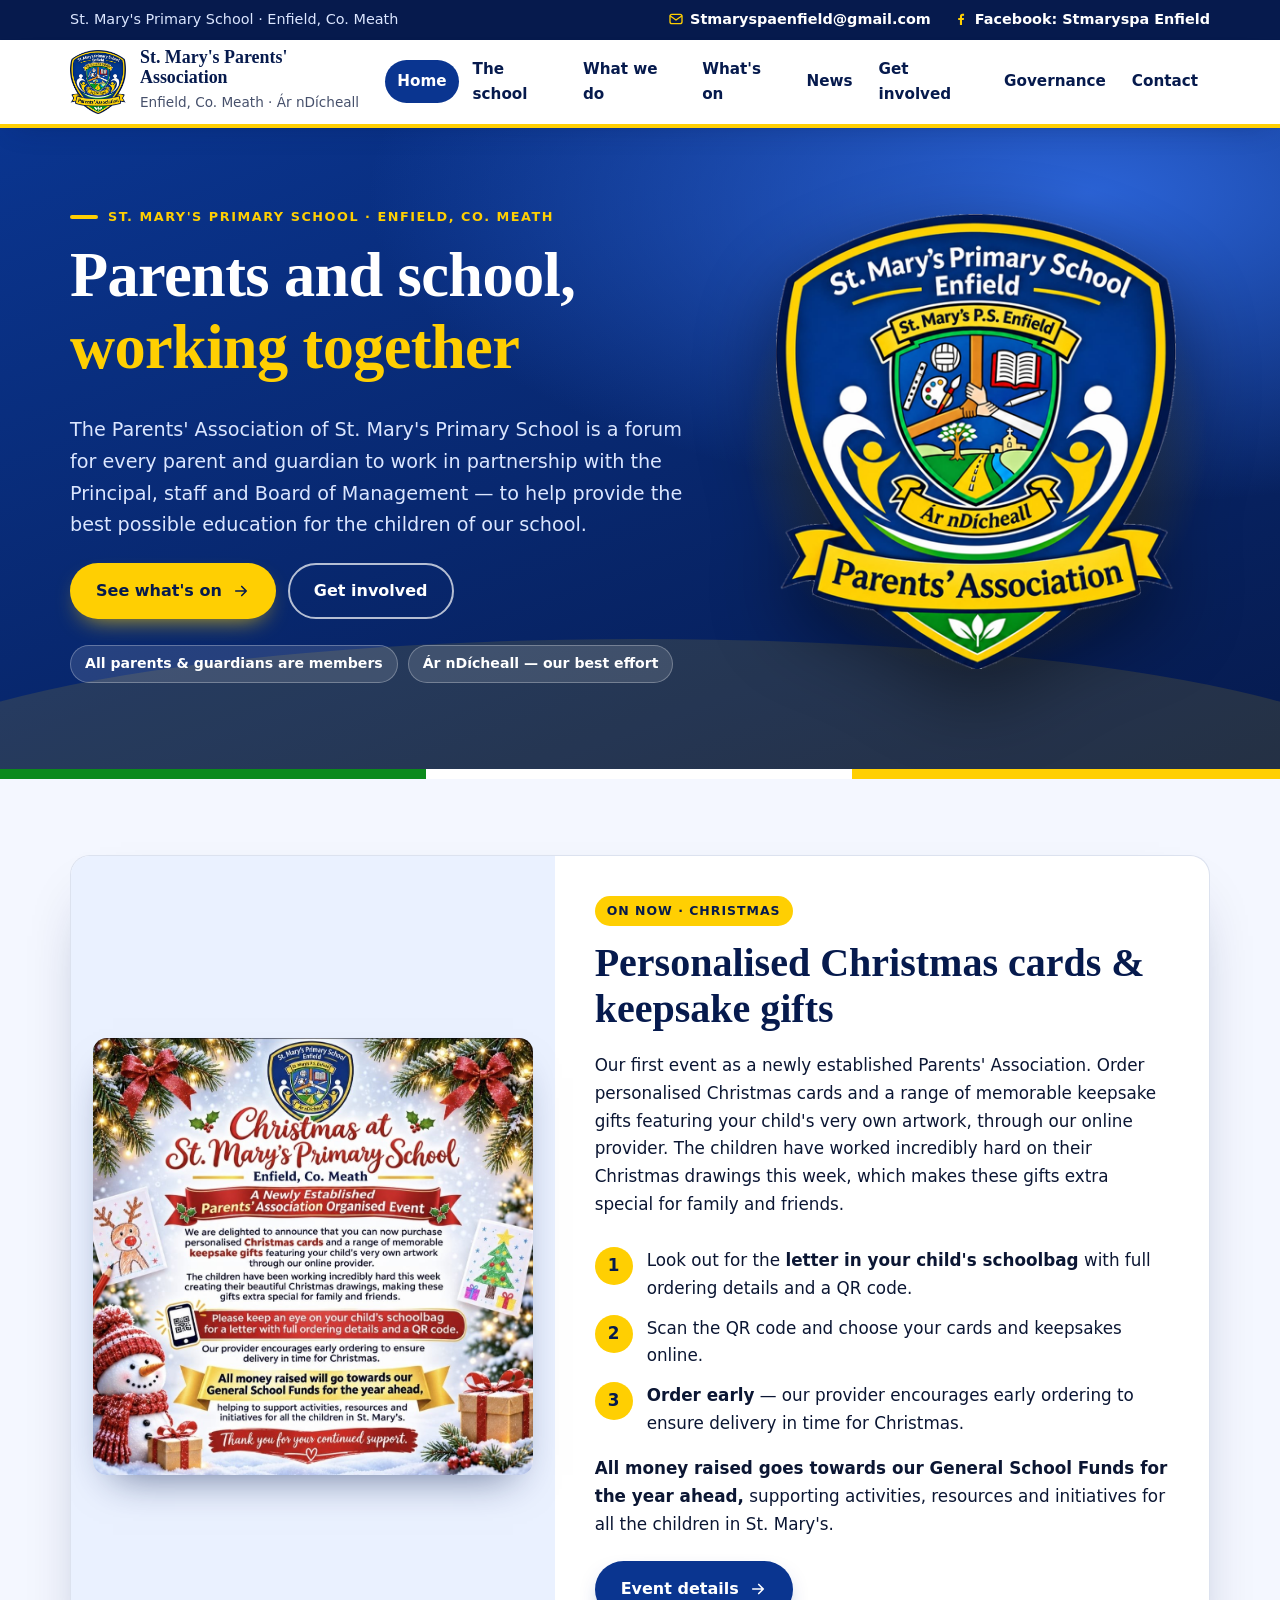
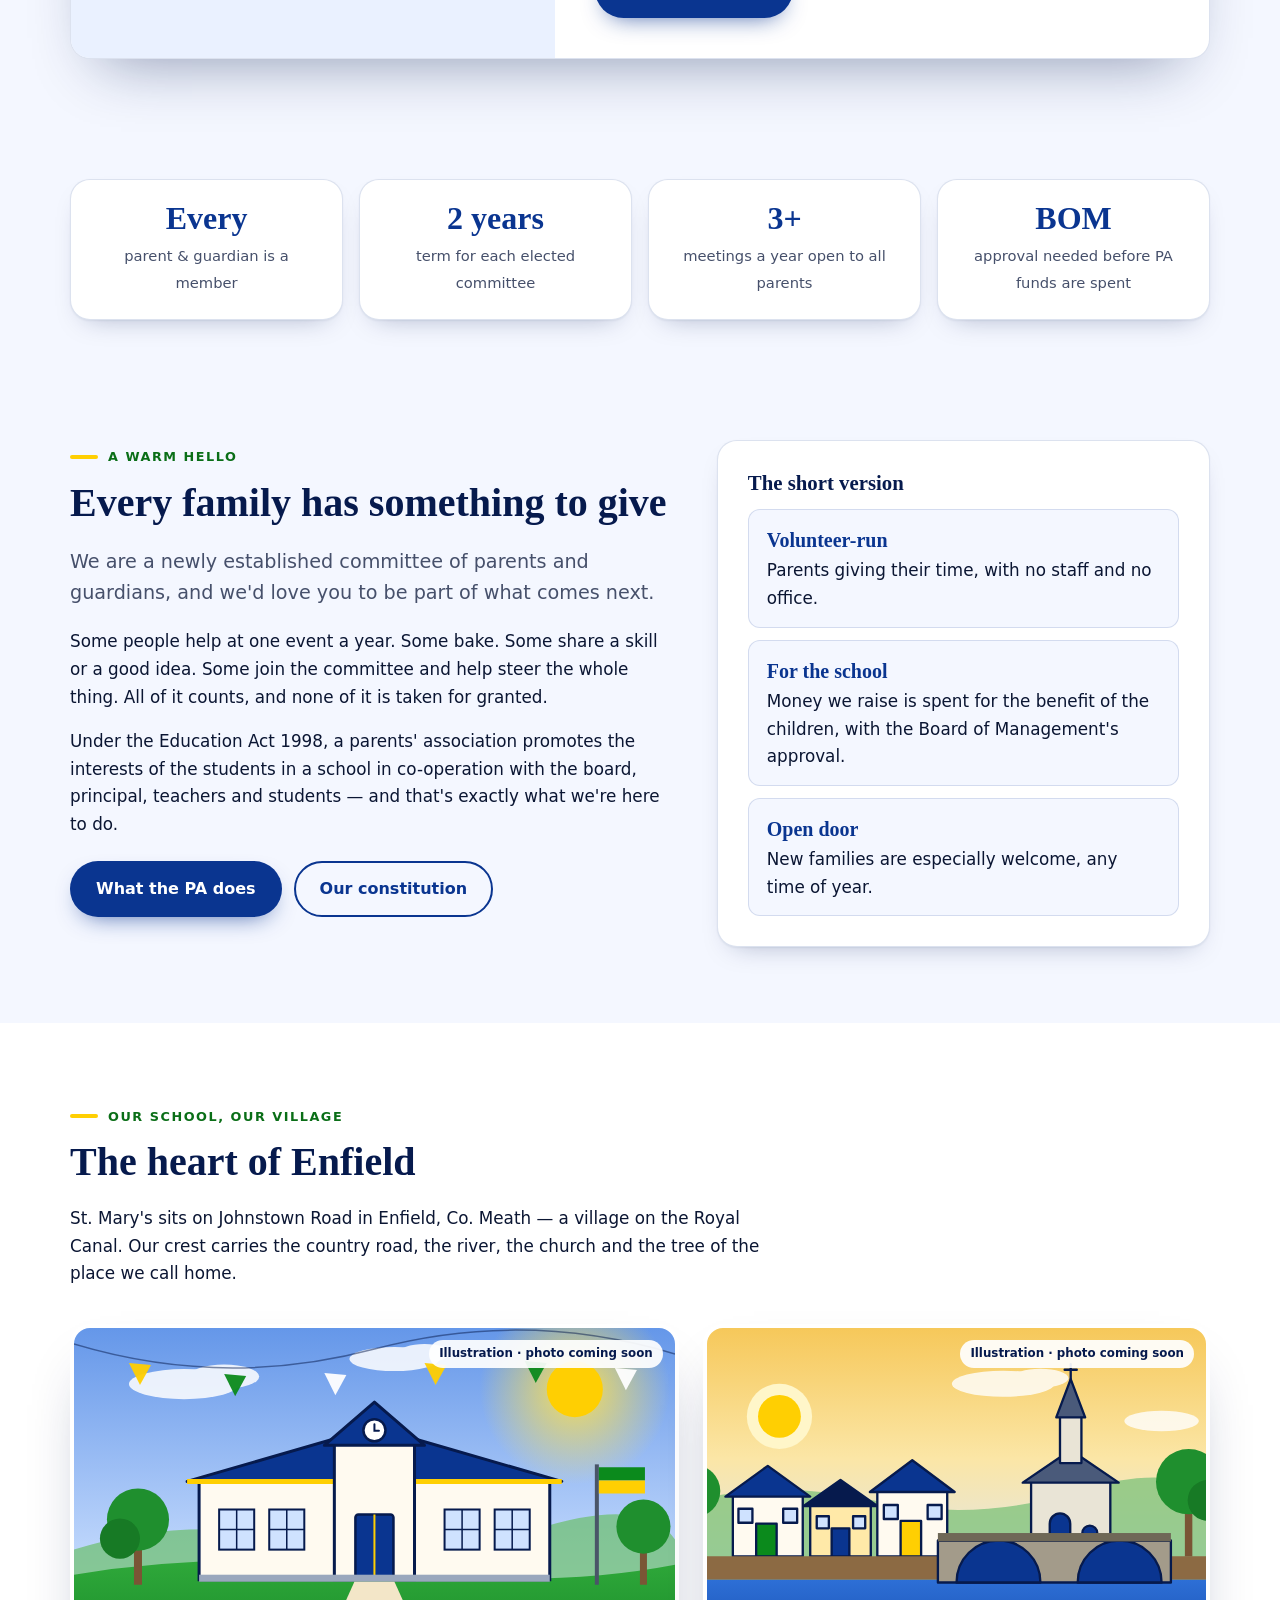
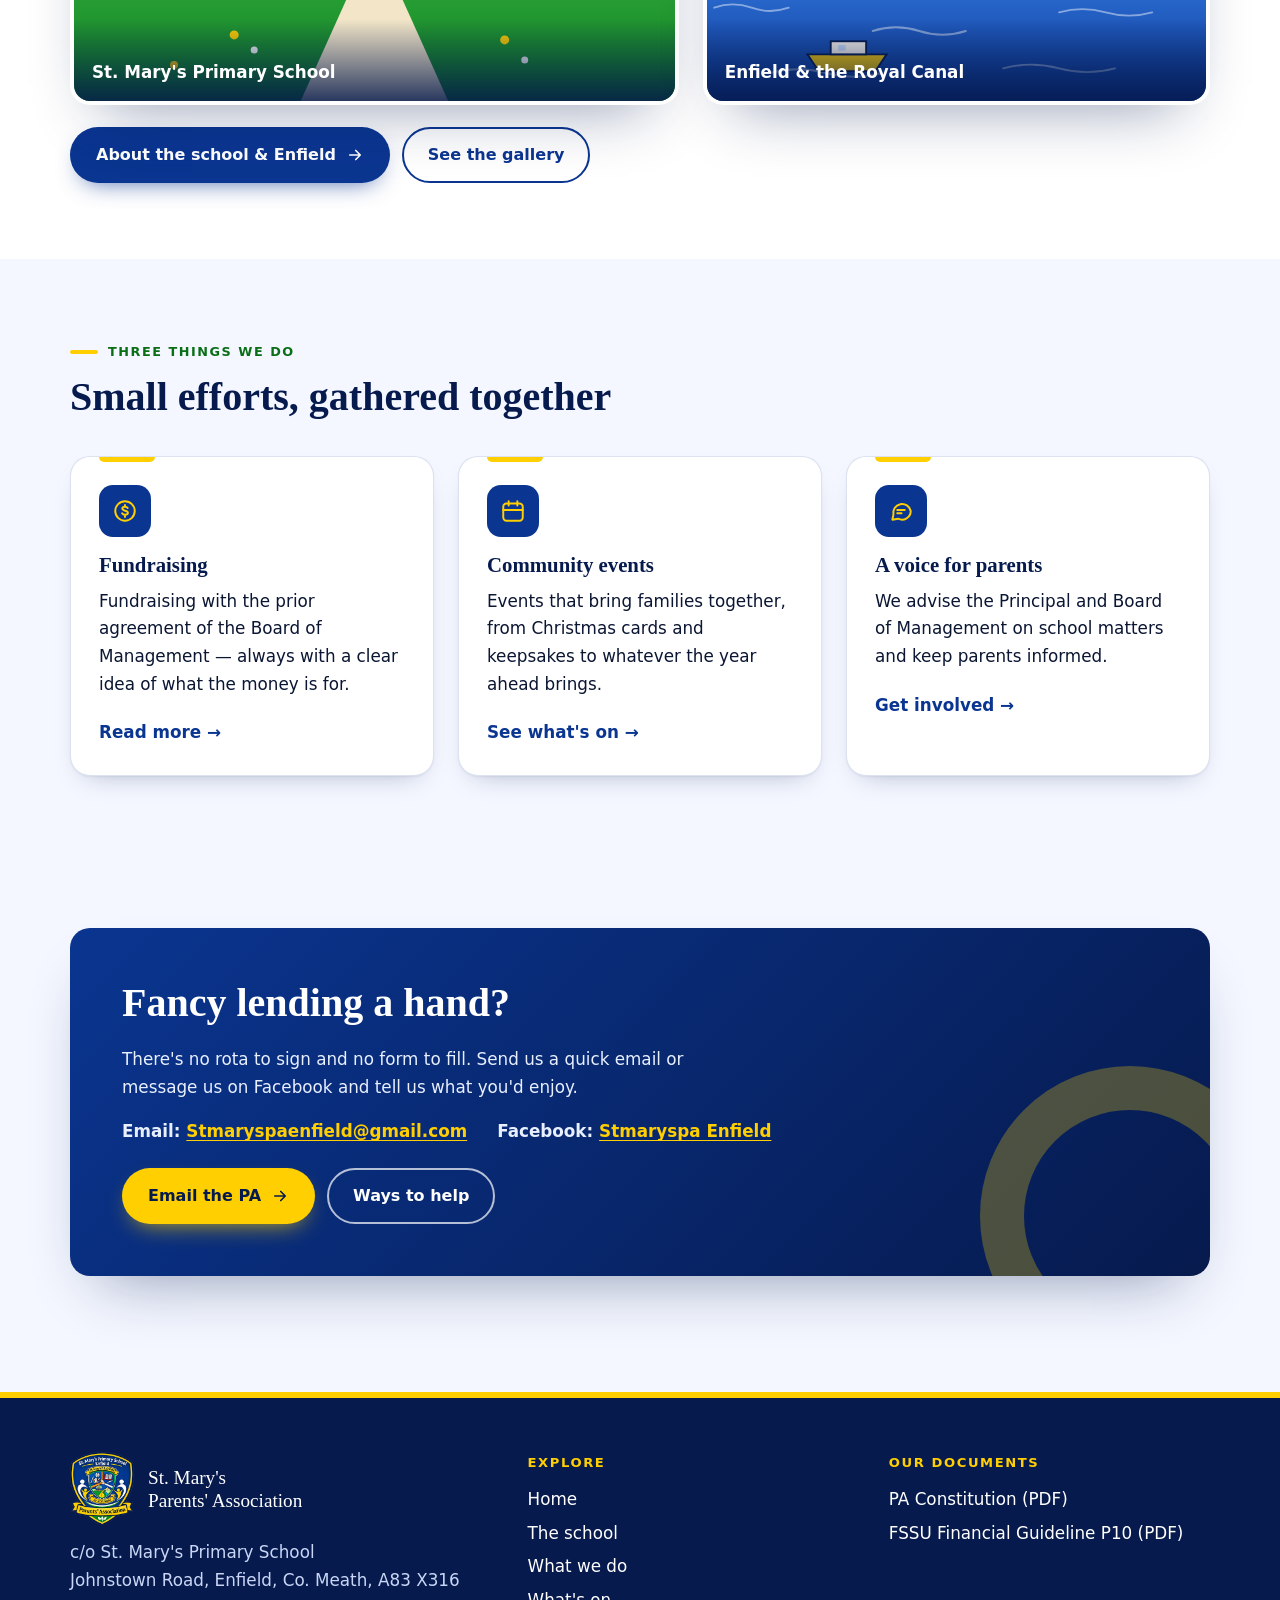
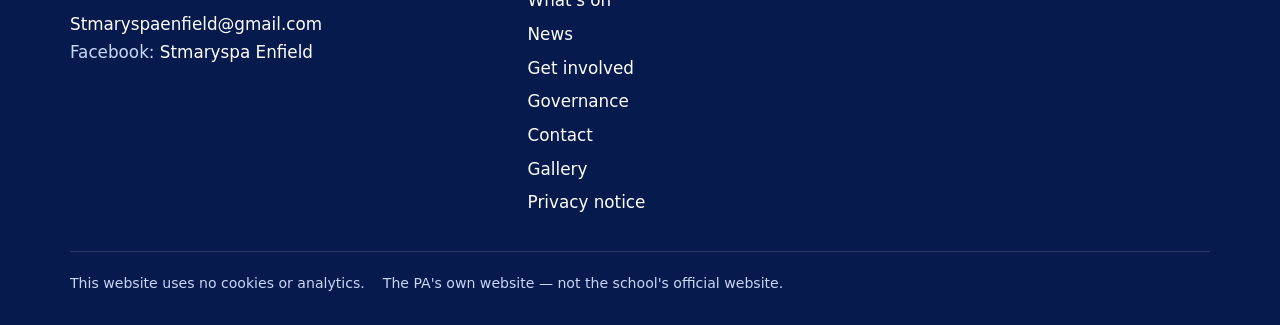
==== commit 7f572e57: "Redesign site in school colours; add crest, Christmas fundraiser, constitution and finance info - Re" ====
--- a/index.html
+++ b/index.html
@@ -3,29 +3,177 @@
 <head>
 <meta charset="utf-8">
 <meta name="viewport" content="width=device-width, initial-scale=1">
-<title>St. Mary's Parents' Association — Parents helping our school thrive</title>
-<meta name="description" content="The volunteer Parents' Association of St. Mary's Primary School, Enfield, Co. Meath. Fundraising, community events, a warm welcome for new families and a voice for parents.">
-<meta name="theme-color" content="#1d3f72">
-<link rel="icon" href="data:image/svg+xml,%3Csvg xmlns='http://www.w3.org/2000/svg' viewBox='0 0 100 100'%3E%3Ctext y='.9em' font-size='90'%3E%F0%9F%8F%AB%3C/text%3E%3C/svg%3E">
+<title>St. Mary&#x27;s Parents&#x27; Association, Enfield — Parents and school, working together</title>
+<meta name="description" content="The Parents&#x27; Association of St. Mary&#x27;s Primary School, Enfield, Co. Meath. Fundraising, community events, a warm welcome for new families and a voice for parents.">
+<meta name="theme-color" content="#0a3590">
+<link rel="icon" type="image/png" href="images/favicon.png">
 <link rel="stylesheet" href="style.css">
-<script>try{var t=localStorage.getItem("pa-theme");if(t)document.documentElement.setAttribute("data-theme",t);}catch(e){}</script>
 </head>
 <body>
 <a class="skip-link" href="#main">Skip to main content</a>
 
-<header class="site-header" data-header>
+<div class="topbar">
+  <div class="wrap">
+    <span>St. Mary's Primary School &middot; Enfield, Co. Meath</span>
+    <span class="links">
+      <a href="mailto:Stmaryspaenfield@gmail.com"><svg viewBox="0 0 24 24" fill="none" stroke="currentColor" stroke-width="2" stroke-linecap="round" stroke-linejoin="round"><rect x="3" y="5" width="18" height="14" rx="3"/><path d="M3.5 7.5l8.5 6 8.5-6"/></svg>Stmaryspaenfield@gmail.com</a>
+      <a href="https://www.facebook.com/search/top?q=Stmaryspa%20Enfield" rel="noopener"><svg viewBox="0 0 24 24" fill="currentColor"><path d="M13.5 21v-7.6h2.6l.4-3H13.5V8.5c0-.9.3-1.5 1.5-1.5h1.6V4.3c-.3 0-1.2-.1-2.3-.1-2.3 0-3.9 1.4-3.9 4v2.2H7.8v3h2.6V21z"/></svg>Facebook: Stmaryspa Enfield</a>
+    </span>
+  </div>
+</div>
+
+<header class="site-header">
   <div class="wrap header-inner">
     <a class="brand" href="index.html">
-      <span class="brand-mark" aria-hidden="true">
-        <svg viewBox="0 0 24 24" fill="none" stroke="currentColor" stroke-width="1.7" stroke-linecap="round" stroke-linejoin="round"><path d="M3 21h18"/><path d="M5 21V9.5L12 5l7 4.5V21"/><path d="M9.5 21v-5.5h5V21"/><path d="M9 11h.01M15 11h.01"/></svg>
-      </span>
+      <img src="images/logo.png" alt="" width="56" height="64">
       <span class="brand-text">
         <strong>St. Mary's Parents' Association</strong>
-        <span>Enfield, Co. Meath</span>
+        <span>Enfield, Co. Meath &middot; Ár nDícheall</span>
       </span>
     </a>
-
     <nav class="nav" id="site-nav" aria-label="Main">
+      <ul>
+        <li><a href="index.html" aria-current="page">Home</a></li>
+        <li><a href="about.html">The school</a></li>
+        <li><a href="what-we-do.html">What we do</a></li>
+        <li><a href="events.html">What's on</a></li>
+        <li><a href="news.html">News</a></li>
+        <li><a href="get-involved.html">Get involved</a></li>
+        <li><a href="governance.html">Governance</a></li>
+        <li><a href="contact.html">Contact</a></li>
+      </ul>
+    </nav>
+    <button class="menu-btn" type="button" data-menu-toggle aria-expanded="false" aria-controls="site-nav" aria-label="Open menu"><svg viewBox="0 0 24 24" fill="none" stroke="currentColor" stroke-width="2" stroke-linecap="round"><path d="M4 7h16M4 12h16M4 17h16"/></svg></button>
+  </div>
+</header>
+
+<main id="main">
+  <section class="hero">
+    <div class="wrap hero-inner">
+      <div class="reveal">
+        <p class="eyebrow">St. Mary's Primary School &middot; Enfield, Co. Meath</p>
+        <h1>Parents and school, <em>working together</em></h1>
+        <p class="lede">The Parents' Association of St. Mary's Primary School is a forum for every parent and guardian to work in partnership with the Principal, staff and Board of Management &mdash; to help provide the best possible education for the children of our school.</p>
+        <div class="btn-row">
+          <a class="btn btn-gold" href="events.html">See what's on <svg viewBox="0 0 24 24" fill="none" stroke="currentColor" stroke-width="2.2" stroke-linecap="round" stroke-linejoin="round"><path d="M5 12h14M13 6l6 6-6 6"/></svg></a>
+          <a class="btn btn-ghost" href="get-involved.html">Get involved</a>
+        </div>
+        <div class="hero-badges"><span class="badge">All parents &amp; guardians are members</span><span class="badge">Ár nDícheall &mdash; our best effort</span></div>
+      </div>
+      <div class="hero-crest"><img src="images/logo.png" alt="St. Mary's Primary School Enfield Parents' Association crest" width="400" height="456"></div>
+    </div>
+  </section>
+
+  <section class="section">
+    <div class="wrap">
+      <div class="feature reveal">
+        <div class="feature-media"><img src="images/christmas-cards.jpg" alt="Poster: Christmas at St. Mary's Primary School, Enfield &mdash; personalised Christmas cards and keepsake gifts featuring your child's artwork, a newly established Parents' Association organised event." width="1080" height="1074"></div>
+        <div class="feature-body">
+          <span class="tag tag--gold" style="align-self:flex-start">On now &middot; Christmas</span>
+          <h2 style="margin-top:14px">Personalised Christmas cards &amp; keepsake gifts</h2>
+          <p>Our first event as a newly established Parents' Association. Order personalised Christmas cards and a range of memorable keepsake gifts featuring your child's very own artwork, through our online provider. The children have worked incredibly hard on their Christmas drawings this week, which makes these gifts extra special for family and friends.</p>
+          <ol class="steps">
+            <li><span>Look out for the <strong>letter in your child's schoolbag</strong> with full ordering details and a QR code.</span></li>
+            <li><span>Scan the QR code and choose your cards and keepsakes online.</span></li>
+            <li><span><strong>Order early</strong> &mdash; our provider encourages early ordering to ensure delivery in time for Christmas.</span></li>
+          </ol>
+          <p style="margin-top:18px"><strong>All money raised goes towards our General School Funds for the year ahead,</strong> supporting activities, resources and initiatives for all the children in St. Mary's.</p>
+          
+          <div class="btn-row" style="margin-top:6px"><a class="btn btn-primary" href="events.html">Event details <svg viewBox="0 0 24 24" fill="none" stroke="currentColor" stroke-width="2.2" stroke-linecap="round" stroke-linejoin="round"><path d="M5 12h14M13 6l6 6-6 6"/></svg></a></div>
+        </div>
+      </div>
+    </div>
+  </section>
+
+  <section class="section section--tight">
+    <div class="wrap">
+      <div class="stat-row reveal">
+        <div class="stat"><strong>Every</strong><span>parent &amp; guardian is a member</span></div>
+        <div class="stat"><strong>2 years</strong><span>term for each elected committee</span></div>
+        <div class="stat"><strong>3+</strong><span>meetings a year open to all parents</span></div>
+        <div class="stat"><strong>BOM</strong><span>approval needed before PA funds are spent</span></div>
+      </div>
+    </div>
+  </section>
+
+  <section class="section">
+    <div class="wrap split">
+      <div class="reveal">
+        <p class="eyebrow">A warm hello</p>
+        <h2>Every family has something to give</h2>
+        <p class="lede">We are a newly established committee of parents and guardians, and we'd love you to be part of what comes next.</p>
+        <p>Some people help at one event a year. Some bake. Some share a skill or a good idea. Some join the committee and help steer the whole thing. All of it counts, and none of it is taken for granted.</p>
+        <p>Under the Education Act 1998, a parents' association promotes the interests of the students in a school in co-operation with the board, principal, teachers and students &mdash; and that's exactly what we're here to do.</p>
+        <div class="btn-row">
+          <a class="btn btn-primary" href="what-we-do.html">What the PA does</a>
+          <a class="btn btn-ghost" href="governance.html">Our constitution</a>
+        </div>
+      </div>
+      <div class="panel reveal">
+        <h3>The short version</h3>
+        <ul class="facts">
+          <li><strong>Volunteer-run</strong>Parents giving their time, with no staff and no office.</li>
+          <li><strong>For the school</strong>Money we raise is spent for the benefit of the children, with the Board of Management's approval.</li>
+          <li><strong>Open door</strong>New families are especially welcome, any time of year.</li>
+        </ul>
+      </div>
+    </div>
+  </section>
+
+  <section class="section section--white">
+    <div class="wrap">
+      <div class="section-head reveal">
+        <p class="eyebrow">Our school, our village</p>
+        <h2>The heart of Enfield</h2>
+        <p>St. Mary's sits on Johnstown Road in Enfield, Co. Meath &mdash; a village on the Royal Canal. Our crest carries the country road, the river, the church and the tree of the place we call home.</p>
+      </div>
+      <div class="photo-pair reveal">
+        <figure class="photo photo--wide" style="--art:url(images/art-school.svg)"><img src="images/school.jpg" alt="St. Mary&#x27;s Primary School, Johnstown Road, Enfield" loading="lazy" width="1200" height="800"><span class="art-note">Illustration &middot; photo coming soon</span><figcaption>St. Mary's Primary School</figcaption></figure>
+        <figure class="photo " style="--art:url(images/art-town.svg)"><img src="images/enfield.jpg" alt="Enfield village and the Royal Canal, Co. Meath" loading="lazy" width="1200" height="800"><span class="art-note">Illustration &middot; photo coming soon</span><figcaption>Enfield &amp; the Royal Canal</figcaption></figure>
+      </div>
+      <div class="btn-row"><a class="btn btn-primary" href="about.html">About the school &amp; Enfield <svg viewBox="0 0 24 24" fill="none" stroke="currentColor" stroke-width="2.2" stroke-linecap="round" stroke-linejoin="round"><path d="M5 12h14M13 6l6 6-6 6"/></svg></a><a class="btn btn-ghost" style="color:var(--blue);border-color:var(--blue)" href="gallery.html">See the gallery</a></div>
+    </div>
+  </section>
+
+  <section class="section">
+    <div class="wrap">
+      <div class="section-head reveal">
+        <p class="eyebrow">Three things we do</p>
+        <h2>Small efforts, gathered together</h2>
+      </div>
+      <div class="grid grid-3">
+        <a class="card reveal" href="what-we-do.html#fundraising"><span class="card-icon"><svg viewBox="0 0 24 24" fill="none" stroke="currentColor" stroke-width="1.8" stroke-linecap="round" stroke-linejoin="round"><circle cx="12" cy="12" r="9"/><path d="M14.5 9.2c-.5-.8-1.4-1.2-2.5-1.2-1.4 0-2.5.7-2.5 1.8 0 2.6 5.2 1.2 5.2 3.9 0 1.1-1.2 1.8-2.7 1.8-1.2 0-2.2-.5-2.7-1.4M12 6.5V8m0 8v1.5"/></svg></span><h3>Fundraising</h3><p>Fundraising with the prior agreement of the Board of Management &mdash; always with a clear idea of what the money is for.</p><span class="card-foot">Read more &rarr;</span></a>
+        <a class="card reveal" href="events.html"><span class="card-icon"><svg viewBox="0 0 24 24" fill="none" stroke="currentColor" stroke-width="1.8" stroke-linecap="round" stroke-linejoin="round"><rect x="3" y="5" width="18" height="16" rx="3"/><path d="M8 3v4M16 3v4M3 11h18"/></svg></span><h3>Community events</h3><p>Events that bring families together, from Christmas cards and keepsakes to whatever the year ahead brings.</p><span class="card-foot">See what's on &rarr;</span></a>
+        <a class="card reveal" href="get-involved.html"><span class="card-icon"><svg viewBox="0 0 24 24" fill="none" stroke="currentColor" stroke-width="1.8" stroke-linecap="round" stroke-linejoin="round"><path d="M21 12a8 8 0 0 1-11.6 7.1L4 20l1-4.6A8 8 0 1 1 21 12z"/><path d="M8.5 11h7M8.5 14h4"/></svg></span><h3>A voice for parents</h3><p>We advise the Principal and Board of Management on school matters and keep parents informed.</p><span class="card-foot">Get involved &rarr;</span></a>
+      </div>
+    </div>
+  </section>
+
+  <section class="section">
+    <div class="wrap">
+      <div class="cta-band reveal">
+        <h2>Fancy lending a hand?</h2>
+        <p>There's no rota to sign and no form to fill. Send us a quick email or message us on Facebook and tell us what you'd enjoy.</p>
+        <div class="contact-lines"><span>Email: <a href="mailto:Stmaryspaenfield@gmail.com">Stmaryspaenfield@gmail.com</a></span><span>Facebook: <a href="https://www.facebook.com/search/top?q=Stmaryspa%20Enfield" rel="noopener">Stmaryspa Enfield</a></span></div>
+        <div class="btn-row">
+          <a class="btn btn-gold" href="mailto:Stmaryspaenfield@gmail.com">Email the PA <svg viewBox="0 0 24 24" fill="none" stroke="currentColor" stroke-width="2.2" stroke-linecap="round" stroke-linejoin="round"><path d="M5 12h14M13 6l6 6-6 6"/></svg></a>
+          <a class="btn btn-ghost" href="get-involved.html">Ways to help</a>
+        </div>
+      </div>
+    </div>
+  </section>
+
+</main>
+
+<footer class="site-footer">
+  <div class="wrap footer-grid">
+    <div>
+      <div class="footer-brand"><img src="images/logo.png" alt="" width="64" height="73"><p>St. Mary's<br>Parents' Association</p></div>
+      <p>c/o St. Mary's Primary School<br>Johnstown Road, Enfield, Co. Meath, A83 X316</p>
+      <p><a href="mailto:Stmaryspaenfield@gmail.com">Stmaryspaenfield@gmail.com</a><br>Facebook: <a href="https://www.facebook.com/search/top?q=Stmaryspa%20Enfield" rel="noopener">Stmaryspa Enfield</a></p>
+    </div>
+    <nav aria-label="Footer">
+      <h4>Explore</h4>
       <ul>
         <li><a href="index.html">Home</a></li>
         <li><a href="about.html">The school</a></li>
@@ -33,319 +181,26 @@
         <li><a href="events.html">What's on</a></li>
         <li><a href="news.html">News</a></li>
         <li><a href="get-involved.html">Get involved</a></li>
+        <li><a href="governance.html">Governance</a></li>
+        <li><a href="contact.html">Contact</a></li>
         <li><a href="gallery.html">Gallery</a></li>
-        <li><a href="contact.html">Contact</a></li>
+        <li><a href="privacy.html">Privacy notice</a></li>
       </ul>
     </nav>
-
-    <div class="header-actions">
-      <button class="icon-btn" type="button" data-theme-toggle aria-pressed="false" aria-label="Switch to dark mode" title="Switch to dark mode">
-        <svg class="theme-icon-sun" viewBox="0 0 24 24" fill="none" stroke="currentColor" stroke-width="1.7" stroke-linecap="round"><circle cx="12" cy="12" r="4"/><path d="M12 2v2M12 20v2M4.9 4.9l1.4 1.4M17.7 17.7l1.4 1.4M2 12h2M20 12h2M4.9 19.1l1.4-1.4M17.7 6.3l1.4-1.4"/></svg>
-        <svg class="theme-icon-moon" viewBox="0 0 24 24" fill="none" stroke="currentColor" stroke-width="1.7" stroke-linecap="round" stroke-linejoin="round"><path d="M21 12.8A8.5 8.5 0 1 1 11.2 3a7 7 0 0 0 9.8 9.8z"/></svg>
-      </button>
-      <button class="icon-btn menu-btn" type="button" data-menu-toggle aria-expanded="false" aria-controls="site-nav" aria-label="Open menu">
-        <svg viewBox="0 0 24 24" fill="none" stroke="currentColor" stroke-width="1.8" stroke-linecap="round"><path d="M4 7h16M4 12h16M4 17h16"/></svg>
-      </button>
-    </div>
-  </div>
-</header>
-
-<main id="main">
-
-  <section class="hero">
-    <div class="hero-scene" aria-hidden="true">
-      <svg viewBox="0 0 1440 720" preserveAspectRatio="xMidYMid slice" focusable="false">
-        <defs>
-          <linearGradient id="hSky" x1="0" y1="0" x2="0" y2="1">
-            <stop offset="0" stop-color="#d9ecfa"/><stop offset="58%" stop-color="#f2f9fd"/><stop offset="100%" stop-color="#e8f4ec"/>
-          </linearGradient>
-          <linearGradient id="hLawn" x1="0" y1="0" x2="0" y2="1">
-            <stop offset="0" stop-color="#5d9c54"/><stop offset="100%" stop-color="#3d7a38"/>
-          </linearGradient>
-          <radialGradient id="hGlow" cx="50%" cy="50%" r="50%">
-            <stop offset="0" stop-color="#f2b84b" stop-opacity=".95"/><stop offset="100%" stop-color="#f2b84b" stop-opacity="0"/>
-          </radialGradient>
-        </defs>
-        <rect width="1440" height="720" fill="url(#hSky)"/>
-        <circle cx="1150" cy="176" r="230" fill="url(#hGlow)"/>
-        <circle class="scene-sun" cx="1150" cy="176" r="62" fill="#f2b84b"/>
-        <g fill="#ffffff" opacity=".8">
-          <g class="cloud-a"><ellipse cx="300" cy="150" rx="92" ry="28"/><ellipse cx="372" cy="140" rx="58" ry="22"/></g>
-          <g class="cloud-b"><ellipse cx="840" cy="112" rx="72" ry="24"/><ellipse cx="900" cy="104" rx="44" ry="17"/></g>
-        </g>
-        <path d="M0 512 Q240 472 480 498 T960 494 T1440 506 L1440 720 L0 720 Z" fill="#cfe3f3" opacity=".55"/>
-        <path d="M0 548 Q300 512 620 538 T1440 530 L1440 720 L0 720 Z" fill="url(#hLawn)"/>
-        <g>
-          <rect x="694" y="220" width="44" height="44" rx="4" fill="#1d3f72"/>
-          <path d="M688 220 L716 192 L744 220 Z" fill="#b5482f"/>
-          <rect x="520" y="356" width="400" height="196" rx="12" fill="#fdfefe" stroke="#1d3f72" stroke-width="5"/>
-          <path d="M498 356 L720 252 L942 356 Z" fill="#b5482f"/>
-          <rect x="560" y="404" width="54" height="64" rx="4" fill="#cfe3f3" stroke="#1d3f72" stroke-width="3"/>
-          <rect x="632" y="404" width="54" height="64" rx="4" fill="#cfe3f3" stroke="#1d3f72" stroke-width="3"/>
-          <rect x="754" y="404" width="54" height="64" rx="4" fill="#cfe3f3" stroke="#1d3f72" stroke-width="3"/>
-          <rect x="826" y="404" width="54" height="64" rx="4" fill="#cfe3f3" stroke="#1d3f72" stroke-width="3"/>
-          <rect x="686" y="452" width="68" height="100" rx="6" fill="#1d3f72"/>
-          <circle cx="738" cy="504" r="4" fill="#f2b84b"/>
-        </g>
-        <path d="M690 552 L750 552 L828 720 L612 720 Z" fill="#efe6d5" opacity=".92"/>
-        <g>
-          <rect x="392" y="452" width="12" height="86" fill="#7a5535"/>
-          <circle cx="398" cy="430" r="46" fill="#4d8a45"/>
-          <circle cx="368" cy="458" r="30" fill="#43803d"/>
-        </g>
-        <g>
-          <rect x="1032" y="470" width="11" height="72" fill="#7a5535"/>
-          <circle cx="1038" cy="450" r="38" fill="#4d8a45"/>
-          <circle cx="1068" cy="474" r="25" fill="#43803d"/>
-        </g>
-        <g class="floaty" opacity=".9">
-          <circle cx="240" cy="330" r="9" fill="#f2b84b"/><circle cx="268" cy="356" r="5" fill="#b5482f"/>
-          <circle cx="1196" cy="380" r="7" fill="#4d8a45"/><circle cx="1220" cy="404" r="4" fill="#f2b84b"/>
-        </g>
-      </svg>
-    </div>
-    <img class="hero-photo" data-scene-photo src="images/scene-1.jpg" alt="St. Mary's Primary School building and grounds" width="1600" height="900" hidden>
-
-    <div class="wrap hero-inner">
-      <div class="hero-copy reveal">
-        <p class="eyebrow">St. Mary's Primary School · Enfield, Co. Meath</p>
-        <h1>Parents helping our school thrive</h1>
-        <p class="lede">We're a small group of volunteer parents who raise a few bob, run a lot of cake stalls, and try to make school feel like a place where every family belongs. Whether you can give an hour or a whole term, there's room for you.</p>
-        <div class="btn-row">
-          <a class="btn btn-primary" href="events.html">
-            See what's on
-            <svg viewBox="0 0 24 24" fill="none" stroke="currentColor" stroke-width="2" stroke-linecap="round" stroke-linejoin="round"><path d="M5 12h14M13 6l6 6-6 6"/></svg>
-          </a>
-          <a class="btn btn-ghost" href="get-involved.html">Get involved</a>
-        </div>
-        <p class="hero-note">Volunteer-run · Independent of the school</p>
-      </div>
-    </div>
-  </section>
-
-  <section class="board" data-board aria-labelledby="board-title">
-    <div class="board-scenes" aria-hidden="true">
-      <div class="board-scene s1" data-active="true"></div>
-      <div class="board-scene s2"></div>
-      <div class="board-scene s3"></div>
-      <div class="board-scene s4"></div>
-      <div class="board-scene s5"></div>
-      <div class="board-scene s6"></div>
-      <div class="board-scene s7"></div>
-    </div>
-
-    <div class="wrap">
-      <div class="section-head reveal" style="text-align:center;margin-inline:auto">
-        <p class="eyebrow" style="justify-content:center">Have a look around</p>
-        <h2 id="board-title">Where would you like to go?</h2>
-        <p>Drag, swipe, or use the arrows and your keyboard. Each card opens a different corner of the site.</p>
-      </div>
-
-      <div class="board-stage">
-        <button class="board-arrow board-arrow--prev" type="button" data-board-prev aria-label="Previous card">
-          <svg viewBox="0 0 24 24" fill="none" stroke="currentColor" stroke-width="2" stroke-linecap="round" stroke-linejoin="round"><path d="M15 5l-7 7 7 7"/></svg>
-        </button>
-
-        <div class="board-viewport">
-          <div class="board-ring" data-board-ring>
-
-            <a class="board-card" href="about.html" data-title="The school">
-              <span class="board-card-icon" aria-hidden="true"><svg viewBox="0 0 24 24" fill="none" stroke="currentColor" stroke-width="1.7" stroke-linecap="round" stroke-linejoin="round"><path d="M3 21h18"/><path d="M5 21V9.5L12 5l7 4.5V21"/><path d="M9.5 21v-5.5h5V21"/></svg></span>
-              <span class="board-card-kicker">01</span>
-              <h3>The school</h3>
-              <p>Address, roll number, ethos, and where to read the inspection reports.</p>
-              <span class="board-card-cta">Open <svg viewBox="0 0 24 24" fill="none" stroke="currentColor" stroke-width="2.2" stroke-linecap="round" stroke-linejoin="round"><path d="M5 12h14M13 6l6 6-6 6"/></svg></span>
-            </a>
-
-            <a class="board-card" href="what-we-do.html" data-title="What we do">
-              <span class="board-card-icon" aria-hidden="true"><svg viewBox="0 0 24 24" fill="none" stroke="currentColor" stroke-width="1.7" stroke-linecap="round" stroke-linejoin="round"><path d="M4 10v4l3 .8 8 3.6V5.6L7 9.2z"/><path d="M15 9.5a3 3 0 0 1 0 5"/><path d="M7 15v4"/></svg></span>
-              <span class="board-card-kicker">02</span>
-              <h3>What we do</h3>
-              <p>Fundraising, community events, and a voice for parents — and what we don't do.</p>
-              <span class="board-card-cta">Open <svg viewBox="0 0 24 24" fill="none" stroke="currentColor" stroke-width="2.2" stroke-linecap="round" stroke-linejoin="round"><path d="M5 12h14M13 6l6 6-6 6"/></svg></span>
-            </a>
-
-            <a class="board-card" href="events.html" data-title="What's on">
-              <span class="board-card-icon" aria-hidden="true"><svg viewBox="0 0 24 24" fill="none" stroke="currentColor" stroke-width="1.7" stroke-linecap="round" stroke-linejoin="round"><rect x="3" y="5" width="18" height="16" rx="3"/><path d="M8 3v4M16 3v4M3 11h18"/></svg></span>
-              <span class="board-card-kicker">03</span>
-              <h3>What's on</h3>
-              <p>Upcoming dates for fairs, cake sales and coffee mornings.</p>
-              <span class="board-card-cta">Open <svg viewBox="0 0 24 24" fill="none" stroke="currentColor" stroke-width="2.2" stroke-linecap="round" stroke-linejoin="round"><path d="M5 12h14M13 6l6 6-6 6"/></svg></span>
-            </a>
-
-            <a class="board-card" href="news.html" data-title="In the news">
-              <span class="board-card-icon" aria-hidden="true"><svg viewBox="0 0 24 24" fill="none" stroke="currentColor" stroke-width="1.7" stroke-linecap="round" stroke-linejoin="round"><path d="M4 5h13v14H6a2 2 0 0 1-2-2z"/><path d="M17 9h3v8a2 2 0 0 1-2 2h-1"/><path d="M7.5 9h6M7.5 13h6"/></svg></span>
-              <span class="board-card-kicker">04</span>
-              <h3>In the news</h3>
-              <p>Where the PA has been mentioned, with links to the original articles.</p>
-              <span class="board-card-cta">Open <svg viewBox="0 0 24 24" fill="none" stroke="currentColor" stroke-width="2.2" stroke-linecap="round" stroke-linejoin="round"><path d="M5 12h14M13 6l6 6-6 6"/></svg></span>
-            </a>
-
-            <a class="board-card" href="get-involved.html" data-title="Get involved">
-              <span class="board-card-icon" aria-hidden="true"><svg viewBox="0 0 24 24" fill="none" stroke="currentColor" stroke-width="1.7" stroke-linecap="round" stroke-linejoin="round"><path d="M12 20s-7-4.3-7-9a4 4 0 0 1 7-2.6A4 4 0 0 1 19 11c0 4.7-7 9-7 9z"/></svg></span>
-              <span class="board-card-kicker">05</span>
-              <h3>Get involved</h3>
-              <p>Lend an hour, a skill, or a Saturday morning. No commitment needed.</p>
-              <span class="board-card-cta">Open <svg viewBox="0 0 24 24" fill="none" stroke="currentColor" stroke-width="2.2" stroke-linecap="round" stroke-linejoin="round"><path d="M5 12h14M13 6l6 6-6 6"/></svg></span>
-            </a>
-
-            <a class="board-card" href="gallery.html" data-title="Gallery">
-              <span class="board-card-icon" aria-hidden="true"><svg viewBox="0 0 24 24" fill="none" stroke="currentColor" stroke-width="1.7" stroke-linecap="round" stroke-linejoin="round"><rect x="3" y="5" width="18" height="14" rx="3"/><circle cx="8.5" cy="10" r="1.6"/><path d="M21 16l-5-5-6 6"/></svg></span>
-              <span class="board-card-kicker">06</span>
-              <h3>Gallery</h3>
-              <p>Photos from the fairs, the sports days and the muddy ones.</p>
-              <span class="board-card-cta">Open <svg viewBox="0 0 24 24" fill="none" stroke="currentColor" stroke-width="2.2" stroke-linecap="round" stroke-linejoin="round"><path d="M5 12h14M13 6l6 6-6 6"/></svg></span>
-            </a>
-
-            <a class="board-card" href="contact.html" data-title="Contact">
-              <span class="board-card-icon" aria-hidden="true"><svg viewBox="0 0 24 24" fill="none" stroke="currentColor" stroke-width="1.7" stroke-linecap="round" stroke-linejoin="round"><rect x="3" y="5" width="18" height="14" rx="3"/><path d="M3.5 7.5l8.5 6 8.5-6"/></svg></span>
-              <span class="board-card-kicker">07</span>
-              <h3>Contact</h3>
-              <p>Email the committee and see who holds which role.</p>
-              <span class="board-card-cta">Open <svg viewBox="0 0 24 24" fill="none" stroke="currentColor" stroke-width="2.2" stroke-linecap="round" stroke-linejoin="round"><path d="M5 12h14M13 6l6 6-6 6"/></svg></span>
-            </a>
-
-          </div>
-        </div>
-
-        <button class="board-arrow board-arrow--next" type="button" data-board-next aria-label="Next card">
-          <svg viewBox="0 0 24 24" fill="none" stroke="currentColor" stroke-width="2" stroke-linecap="round" stroke-linejoin="round"><path d="M9 5l7 7-7 7"/></svg>
-        </button>
-      </div>
-
-      <div class="board-dots" role="group" aria-label="Choose a card">
-        <button class="board-dot" type="button" data-board-dot aria-current="true" aria-label="Card 1: The school"></button>
-        <button class="board-dot" type="button" data-board-dot aria-label="Card 2: What we do"></button>
-        <button class="board-dot" type="button" data-board-dot aria-label="Card 3: What's on"></button>
-        <button class="board-dot" type="button" data-board-dot aria-label="Card 4: In the news"></button>
-        <button class="board-dot" type="button" data-board-dot aria-label="Card 5: Get involved"></button>
-        <button class="board-dot" type="button" data-board-dot aria-label="Card 6: Gallery"></button>
-        <button class="board-dot" type="button" data-board-dot aria-label="Card 7: Contact"></button>
-      </div>
-      <p class="board-hint">Tip: use the ← and → keys when the board is in focus.</p>
-      <p class="board-live" aria-live="polite" data-board-live></p>
-    </div>
-  </section>
-
-  <section class="section">
-    <div class="wrap split">
-      <div class="reveal">
-        <p class="eyebrow">A warm hello</p>
-        <h2>Every family has something to give</h2>
-        <p class="lede">The Parents' Association is made up of mammies, daddies, guardians and grandparents from across the school. We meet a handful of times a year, and we do our best to keep things light, useful and genuinely enjoyable.</p>
-        <p>Some people help at one event a year. Some bake. Some stand at a gate with a bucket and a smile. Some join the committee and help steer the whole thing. All of it counts, and none of it is taken for granted.</p>
-        <p class="small muted">This is our first website, and we're still filling in the corners — so if something is missing or out of date, please tell us.</p>
-        <div class="btn-row">
-          <a class="btn btn-primary" href="what-we-do.html">What the PA does</a>
-          <a class="btn btn-ghost" href="contact.html">Say hello</a>
-        </div>
-      </div>
-
-      <div class="panel reveal">
-        <h3>The short version</h3>
-        <ul class="facts">
-          <li><strong>Volunteer-run</strong>No staff, no office — just parents giving their time.</li>
-          <li><strong>Local</strong>Money raised goes towards the school and its families.</li>
-          <li><strong>Open door</strong>New families are especially welcome, any time of year.</li>
-        </ul>
-        <p class="small muted" style="margin-top:18px">The PA is a separate, independent body. It does not run the school and does not set school policy.</p>
-      </div>
-    </div>
-  </section>
-
-  <section class="section section--tight">
-    <div class="wrap">
-      <div class="section-head reveal">
-        <p class="eyebrow">Three things we do</p>
-        <h2>Small efforts, gathered together</h2>
-      </div>
-
-      <div class="grid grid-3">
-        <article class="card card--link reveal">
-          <span class="card-icon" aria-hidden="true"><svg viewBox="0 0 24 24" fill="none" stroke="currentColor" stroke-width="1.7" stroke-linecap="round" stroke-linejoin="round"><path d="M12 3v18M7 8h10M7 16h10"/></svg></span>
-          <h3>Fundraising</h3>
-          <p>Cake sales, Christmas fairs, sponsored walks and the odd raffle — always with a clear idea of what the money is for.</p>
-          <span class="card-foot">Read more →</span>
-        </article>
-
-        <article class="card card--link reveal">
-          <span class="card-icon" aria-hidden="true"><svg viewBox="0 0 24 24" fill="none" stroke="currentColor" stroke-width="1.7" stroke-linecap="round" stroke-linejoin="round"><path d="M4 20V9l8-5 8 5v11"/><path d="M4 12l8 5 8-5"/></svg></span>
-          <h3>Community events</h3>
-          <p>Movie nights, summer fetes and coffee mornings that give families a reason to stand around chatting.</p>
-          <span class="card-foot">See what's on →</span>
-        </article>
-
-        <article class="card card--link reveal">
-          <span class="card-icon" aria-hidden="true"><svg viewBox="0 0 24 24" fill="none" stroke="currentColor" stroke-width="1.7" stroke-linecap="round" stroke-linejoin="round"><path d="M17 20v-2a4 4 0 0 0-4-4H6a4 4 0 0 0-4 4v2"/><circle cx="9.5" cy="7" r="3.5"/><path d="M22 20v-2a4 4 0 0 0-3-3.9"/><path d="M16 3.6a4 4 0 0 1 0 7"/></svg></span>
-          <h3>A voice for parents</h3>
-          <p>A friendly way to share ideas, questions and concerns, and to keep families informed about what's coming up.</p>
-          <span class="card-foot">Get involved →</span>
-        </article>
-      </div>
-    </div>
-  </section>
-
-  <section class="section section--tight">
-    <div class="wrap">
-      <div class="panel reveal" style="display:flex;flex-wrap:wrap;align-items:center;justify-content:space-between;gap:22px">
-        <div>
-          <span class="tag tag--sun">Next up</span>
-          <h3 style="margin:14px 0 6px">[Event name]</h3>
-          <p class="muted" style="margin:0">[Date] · [Time] · [Place]</p>
-        </div>
-        <a class="btn btn-primary" href="events.html">
-          All upcoming events
-          <svg viewBox="0 0 24 24" fill="none" stroke="currentColor" stroke-width="2" stroke-linecap="round" stroke-linejoin="round"><path d="M5 12h14M13 6l6 6-6 6"/></svg>
-        </a>
-      </div>
-    </div>
-  </section>
-
-  <section class="section">
-    <div class="wrap">
-      <div class="cta-band reveal">
-        <h2>Fancy lending a hand?</h2>
-        <p>There's no rota to sign and no form to fill. Send us a quick email and tell us what you'd enjoy — or what you'd rather never do again.</p>
-        <div class="btn-row">
-          <a class="btn btn-primary" href="mailto:[contact email]">Email the PA</a>
-          <a class="btn btn-ghost" href="get-involved.html">Ways to help</a>
-        </div>
-      </div>
-    </div>
-  </section>
-
-</main>
-
-<footer class="site-footer">
-  <div class="wrap footer-grid">
     <div>
-      <p class="footer-brand">St. Mary's Parents' Association</p>
-      <p>Johnstown Road, Enfield, Co. Meath, A83 X316</p>
-      <p><a href="mailto:[contact email]">[contact email]</a></p>
-    </div>
-    <nav class="footer-nav" aria-label="Footer">
+      <h4>Our documents</h4>
       <ul>
-        <li><a href="index.html">Home</a></li>
-        <li><a href="about.html">The school</a></li>
-        <li><a href="what-we-do.html">What we do</a></li>
-        <li><a href="events.html">What's on</a></li>
-        <li><a href="news.html">News</a></li>
-        <li><a href="get-involved.html">Get involved</a></li>
-        <li><a href="gallery.html">Gallery</a></li>
-        <li><a href="contact.html">Contact</a></li>
+        <li><a href="documents/PA-Constitution-2024.pdf">PA Constitution (PDF)</a></li>
+        <li><a href="documents/FSSU-Financial-Guideline-P10-Parents-Association.pdf">FSSU Financial Guideline P10 (PDF)</a></li>
       </ul>
-    </nav>
+    </div>
   </div>
   <div class="wrap footer-note">
     <p>This website uses no cookies or analytics.</p>
-    <span class="dot" aria-hidden="true"></span>
-    <p>Independent volunteer website, not the school's official website.</p>
-    <span class="dot" aria-hidden="true"></span>
-    <p><a href="privacy.html">Privacy notice</a></p>
+    <p>The PA's own website &mdash; not the school's official website.</p>
   </div>
 </footer>
 
 <script src="script.js" defer></script>
 </body>
 </html>
-
--- a/style.css
+++ b/style.css
@@ -1,1827 +1,278 @@
 /* ==========================================================================
    St. Mary's Parents' Association — shared stylesheet
+   School colours (from the crest): royal blue, gold, green and white.
    Plain CSS. No @imports, no external fonts, no third-party requests.
-   Sections: 1 tokens · 2 base · 3 header · 4 buttons · 5 hero · 6 3D board
-             7 sections & cards · 8 page-specific · 9 footer · 10 motion
    ========================================================================== */
 
-/* 1. TOKENS ================================================================ */
 :root {
-  /* Brand */
-  --marian: #1d3f72;
-  --meadow: #4d8a45;
-  --sun: #f2b84b;
-  --brick: #b5482f;
-  --sky: #cfe3f3;
-
-  /* Surfaces & ink (light) */
-  --paper: #f6fafd;
+  --navy: #061a4d;
+  --blue: #0a3590;
+  --blue-2: #1749b8;
+  --gold: #ffcf02;
+  --gold-2: #ffe14d;
+  --gold-soft: #fff6c7;
+  --green: #0b8a1c;
+  --green-ink: #0a6e17;
+  --green-soft: #e5f5e7;
+  --paper: #f4f7ff;
   --surface: #ffffff;
-  --surface-2: #eef5fb;
-  --ink: #0e1d2f;
-  --ink-soft: #41586f;
-  --line: rgba(29, 63, 114, 0.14);
-  --line-strong: rgba(29, 63, 114, 0.28);
-
-  /* Roles */
-  --brand: #1d3f72;
-  --brand-ink: #1d3f72;
-  --accent: #3f7d3a;
-  --sun-ink: #8a5a05;
-  --brick-ink: #a03d27;
-
-  --header-bg: rgba(246, 250, 253, 0.82);
-  --glass: rgba(255, 255, 255, 0.76);
-  --glass-2: rgba(255, 255, 255, 0.55);
-
-  --btn-bg: linear-gradient(135deg, #2b5799, #1d3f72);
-  --btn-ink: #f8fbff;
-  --btn-ghost-bg: rgba(255, 255, 255, 0.74);
-  --btn-ghost-ink: #1d3f72;
-
-  --shadow-1: 0 1px 2px rgba(16, 38, 64, 0.06), 0 10px 26px -14px rgba(16, 38, 64, 0.32);
-  --shadow-2: 0 28px 60px -32px rgba(16, 38, 64, 0.45);
-  --shadow-3: 0 40px 90px -44px rgba(16, 38, 64, 0.55);
-
-  --ring: #2b5799;
+  --ink: #0b1633;
+  --ink-soft: #46506b;
+  --line: rgba(10, 53, 144, 0.14);
+  --shadow-1: 0 1px 2px rgba(6, 26, 77, 0.06), 0 12px 28px -16px rgba(6, 26, 77, 0.35);
+  --shadow-2: 0 30px 60px -30px rgba(6, 26, 77, 0.45);
   --radius: 20px;
-  --radius-sm: 13px;
-  --radius-lg: 30px;
+  --radius-sm: 12px;
   --wrap: 1140px;
-
   --font-head: Georgia, "Times New Roman", Times, serif;
   --font-body: system-ui, -apple-system, "Segoe UI", Roboto, Helvetica, Arial, sans-serif;
-
-  color-scheme: light;
-}
-
-@media (prefers-color-scheme: dark) {
-  :root:not([data-theme="light"]) {
-    --paper: #08131f;
-    --surface: #0f1f31;
-    --surface-2: #132a40;
-    --ink: #e9f1fa;
-    --ink-soft: #a8bcd3;
-    --line: rgba(207, 227, 243, 0.16);
-    --line-strong: rgba(207, 227, 243, 0.32);
-
-    --brand: #a9c8f2;
-    --brand-ink: #a9c8f2;
-    --accent: #93cd8e;
-    --sun-ink: #f5c878;
-    --brick-ink: #ee9c86;
-
-    --header-bg: rgba(8, 19, 31, 0.82);
-    --glass: rgba(19, 42, 64, 0.72);
-    --glass-2: rgba(19, 42, 64, 0.5);
-
-    --btn-bg: linear-gradient(135deg, #d8e9fb, #a9c8f2);
-    --btn-ink: #07182a;
-    --btn-ghost-bg: rgba(207, 227, 243, 0.12);
-    --btn-ghost-ink: #dcebfa;
-
-    --shadow-1: 0 1px 2px rgba(0, 0, 0, 0.4), 0 12px 30px -16px rgba(0, 0, 0, 0.8);
-    --shadow-2: 0 30px 60px -32px rgba(0, 0, 0, 0.85);
-    --shadow-3: 0 44px 90px -44px rgba(0, 0, 0, 0.9);
-
-    --ring: #9dc0ee;
-    color-scheme: dark;
-  }
-}
-
-:root[data-theme="dark"] {
-  --paper: #08131f;
-  --surface: #0f1f31;
-  --surface-2: #132a40;
-  --ink: #e9f1fa;
-  --ink-soft: #a8bcd3;
-  --line: rgba(207, 227, 243, 0.16);
-  --line-strong: rgba(207, 227, 243, 0.32);
-
-  --brand: #a9c8f2;
-  --brand-ink: #a9c8f2;
-  --accent: #93cd8e;
-  --sun-ink: #f5c878;
-  --brick-ink: #ee9c86;
-
-  --header-bg: rgba(8, 19, 31, 0.82);
-  --glass: rgba(19, 42, 64, 0.72);
-  --glass-2: rgba(19, 42, 64, 0.5);
-
-  --btn-bg: linear-gradient(135deg, #d8e9fb, #a9c8f2);
-  --btn-ink: #07182a;
-  --btn-ghost-bg: rgba(207, 227, 243, 0.12);
-  --btn-ghost-ink: #dcebfa;
-
-  --shadow-1: 0 1px 2px rgba(0, 0, 0, 0.4), 0 12px 30px -16px rgba(0, 0, 0, 0.8);
-  --shadow-2: 0 30px 60px -32px rgba(0, 0, 0, 0.85);
-  --shadow-3: 0 44px 90px -44px rgba(0, 0, 0, 0.9);
-
-  --ring: #9dc0ee;
-  color-scheme: dark;
-}
-
-/* 2. BASE ================================================================== */
-*,
-*::before,
-*::after {
-  box-sizing: border-box;
-}
-
-html {
-  -webkit-text-size-adjust: 100%;
-  scroll-behavior: smooth;
-  scroll-padding-top: 96px;
-}
-
+}
+
+*, *::before, *::after { box-sizing: border-box; }
+html { scroll-behavior: smooth; -webkit-text-size-adjust: 100%; }
 body {
   margin: 0;
-  min-height: 100dvh;
-  display: flex;
-  flex-direction: column;
   font-family: var(--font-body);
-  font-size: 1.0625rem;
+  font-size: 1.05rem;
   line-height: 1.65;
   color: var(--ink);
-  background-color: var(--paper);
-  background-image:
-    radial-gradient(820px 520px at 6% -8%, rgba(207, 227, 243, 0.85), transparent 62%),
-    radial-gradient(760px 460px at 100% 2%, rgba(242, 184, 75, 0.18), transparent 58%),
-    radial-gradient(760px 620px at 50% 112%, rgba(77, 138, 69, 0.13), transparent 62%);
-  background-repeat: no-repeat;
-  background-attachment: fixed;
-  -webkit-font-smoothing: antialiased;
-  text-rendering: optimizeLegibility;
-}
-
-:root[data-theme="dark"] body {
-  background-image:
-    radial-gradient(820px 520px at 6% -8%, rgba(29, 63, 114, 0.55), transparent 62%),
-    radial-gradient(760px 460px at 100% 2%, rgba(242, 184, 75, 0.1), transparent 58%),
-    radial-gradient(760px 620px at 50% 112%, rgba(77, 138, 69, 0.12), transparent 62%);
-}
-
-main {
-  flex: 1 0 auto;
-}
-
-img {
-  max-width: 100%;
-  height: auto;
-}
-
-[hidden] {
-  display: none !important;
-}
-
-h1,
-h2,
-h3,
-h4 {
-  font-family: var(--font-head);
-  font-weight: 400;
-  line-height: 1.14;
-  letter-spacing: -0.015em;
-  color: var(--ink);
-  margin: 0 0 0.5em;
-  text-wrap: balance;
-}
-
-h1 {
-  font-size: clamp(2.15rem, 5.4vw, 3.9rem);
-}
-
-h2 {
-  font-size: clamp(1.65rem, 3.4vw, 2.6rem);
-}
-
-h3 {
-  font-size: clamp(1.15rem, 1.9vw, 1.4rem);
-}
-
-p {
-  margin: 0 0 1em;
-}
-
-p:last-child {
-  margin-bottom: 0;
-}
-
-a {
-  color: var(--brand-ink);
-  text-decoration-thickness: 1.5px;
-  text-underline-offset: 3px;
-}
-
-a:hover {
-  color: var(--accent);
-}
-
-strong {
-  font-weight: 650;
-}
-
-ul,
-ol {
-  padding-left: 1.15em;
-}
-
-li {
-  margin-bottom: 0.4em;
-}
-
-:focus-visible {
-  outline: 3px solid var(--ring);
-  outline-offset: 3px;
-  border-radius: 6px;
-}
-
-.wrap {
-  width: 100%;
-  max-width: var(--wrap);
-  margin-inline: auto;
-  padding-inline: clamp(18px, 4.5vw, 34px);
-}
-
-.skip-link {
-  position: absolute;
-  left: 12px;
-  top: -80px;
-  z-index: 200;
-  padding: 12px 20px;
-  border-radius: 0 0 12px 12px;
-  background: var(--marian);
-  color: #fff;
-  font-weight: 600;
-  text-decoration: none;
-  transition: top 0.2s ease;
-}
-
-.skip-link:focus {
-  top: 0;
-  color: #fff;
-}
-
-.eyebrow {
-  display: inline-flex;
-  align-items: center;
-  gap: 9px;
-  margin: 0 0 14px;
-  font-size: 0.76rem;
-  font-weight: 700;
-  letter-spacing: 0.16em;
-  text-transform: uppercase;
-  color: var(--brand-ink);
-}
-
-.eyebrow::before {
-  content: "";
-  width: 7px;
-  height: 7px;
-  border-radius: 50%;
-  background: var(--sun);
-  box-shadow: 0 0 0 4px rgba(242, 184, 75, 0.24);
-}
-
-.lede {
-  font-size: clamp(1.03rem, 1.5vw, 1.16rem);
-  color: var(--ink-soft);
-  max-width: 62ch;
-}
-
-.muted {
-  color: var(--ink-soft);
-}
-
-.small {
-  font-size: 0.92rem;
-}
-
-/* 3. HEADER ================================================================ */
-.site-header {
-  position: sticky;
-  top: 0;
-  z-index: 60;
-  background: var(--header-bg);
-  -webkit-backdrop-filter: blur(16px) saturate(140%);
-  backdrop-filter: blur(16px) saturate(140%);
-  border-bottom: 1px solid transparent;
-  transition: border-color 0.3s ease, box-shadow 0.3s ease;
-}
-
-.site-header.is-scrolled {
-  border-bottom-color: var(--line);
-  box-shadow: 0 12px 30px -26px rgba(16, 38, 64, 0.6);
-}
-
-.header-inner {
-  display: flex;
-  align-items: center;
-  gap: 14px;
-  min-height: 74px;
-}
-
-.brand {
-  display: inline-flex;
-  align-items: center;
-  gap: 12px;
-  text-decoration: none;
-  color: inherit;
-  flex: 0 1 auto;
-}
-
-.brand:hover {
-  color: inherit;
-}
-
-.brand-mark {
-  display: grid;
-  place-items: center;
-  width: 44px;
-  height: 44px;
-  flex: 0 0 44px;
-  border-radius: 14px;
-  background: linear-gradient(150deg, #2b5799, #1d3f72 60%, #16304f);
-  color: #f8fbff;
-  box-shadow: 0 10px 22px -12px rgba(29, 63, 114, 0.9), inset 0 1px 0 rgba(255, 255, 255, 0.28);
-}
-
-.brand-mark svg {
-  width: 24px;
-  height: 24px;
-}
-
-.brand-text {
-  display: flex;
-  flex-direction: column;
-  line-height: 1.2;
-}
-
-.brand-text strong {
-  font-family: var(--font-head);
-  font-weight: 400;
-  font-size: 1.02rem;
-  letter-spacing: -0.01em;
-}
-
-.brand-text span {
-  font-size: 0.72rem;
-  letter-spacing: 0.11em;
-  text-transform: uppercase;
-  color: var(--ink-soft);
-}
-
-.nav {
-  margin-left: auto;
-}
-
-.nav ul {
-  display: flex;
-  align-items: center;
-  gap: 2px;
-  margin: 0;
-  padding: 0;
-  list-style: none;
-}
-
-.nav li {
-  margin: 0;
-}
-
-.nav a {
-  display: block;
-  padding: 9px 11px;
-  border-radius: 10px;
-  font-size: 0.905rem;
-  font-weight: 550;
-  color: var(--ink-soft);
-  text-decoration: none;
-  transition: color 0.2s ease, background 0.2s ease;
-}
-
-.nav a:hover {
-  color: var(--brand-ink);
-  background: var(--glass-2);
-}
-
-.nav a[aria-current="page"] {
-  color: var(--brand-ink);
-  background: var(--glass);
-  box-shadow: inset 0 0 0 1px var(--line);
-}
-
-.header-actions {
-  display: flex;
-  align-items: center;
-  gap: 8px;
-  flex: 0 0 auto;
-}
-
-.icon-btn {
-  display: inline-grid;
-  place-items: center;
-  width: 42px;
-  height: 42px;
-  padding: 0;
-  border-radius: 12px;
-  border: 1px solid var(--line);
-  background: var(--glass-2);
-  color: var(--brand-ink);
-  cursor: pointer;
-  transition: transform 0.22s ease, background 0.22s ease, border-color 0.22s ease;
-}
-
-.icon-btn:hover {
-  transform: translateY(-1px);
-  border-color: var(--line-strong);
-  background: var(--glass);
-}
-
-.icon-btn svg {
-  width: 19px;
-  height: 19px;
-}
-
-.menu-btn {
-  display: none;
-}
-
-.theme-icon-moon,
-:root[data-theme="dark"] .theme-icon-sun {
-  display: none;
-}
-
-:root[data-theme="dark"] .theme-icon-moon {
-  display: block;
-}
-
-/* 4. BUTTONS =============================================================== */
-.btn {
-  display: inline-flex;
-  align-items: center;
-  justify-content: center;
-  gap: 10px;
-  padding: 15px 27px;
-  border-radius: 999px;
-  border: 1px solid transparent;
-  font-family: var(--font-body);
-  font-size: 1rem;
-  font-weight: 600;
-  line-height: 1;
-  text-decoration: none;
-  cursor: pointer;
-  transition: transform 0.24s cubic-bezier(0.2, 0.8, 0.2, 1), box-shadow 0.24s ease, background 0.24s ease;
-}
-
-.btn svg {
-  width: 17px;
-  height: 17px;
-}
-
-.btn-primary {
-  background: var(--btn-bg);
-  color: var(--btn-ink);
-  box-shadow: 0 14px 30px -16px rgba(29, 63, 114, 0.95), inset 0 1px 0 rgba(255, 255, 255, 0.24);
-}
-
-.btn-primary:hover {
-  transform: translateY(-2px);
-  color: var(--btn-ink);
-  box-shadow: 0 20px 40px -18px rgba(29, 63, 114, 1);
-}
-
-.btn-ghost {
-  background: var(--btn-ghost-bg);
-  color: var(--btn-ghost-ink);
-  border-color: var(--line-strong);
-  -webkit-backdrop-filter: blur(10px);
-  backdrop-filter: blur(10px);
-}
-
-.btn-ghost:hover {
-  transform: translateY(-2px);
-  color: var(--btn-ghost-ink);
-  border-color: var(--brand-ink);
-}
-
-.btn-row {
-  display: flex;
-  flex-wrap: wrap;
-  gap: 12px;
-  margin-top: 26px;
-}
-
-/* 5. HERO ================================================================== */
-.hero {
-  position: relative;
-  isolation: isolate;
-  overflow: hidden;
-  display: flex;
-  align-items: center;
-  padding-block: clamp(40px, 7vw, 88px) clamp(48px, 8vw, 96px);
-  min-height: min(86vh, 760px);
-}
-
-.hero-scene {
-  position: absolute;
-  inset: 0;
-  z-index: -2;
-  transition: opacity 0.9s ease;
-}
-
-.hero-scene svg {
-  display: block;
-  width: 100%;
-  height: 100%;
-}
-
-.hero-photo {
-  position: absolute;
-  inset: 0;
-  z-index: -1;
-  width: 100%;
-  height: 100%;
-  object-fit: cover;
-  animation: photoIn 1s ease both;
-}
-
-.hero.has-photo .hero-scene {
-  opacity: 0;
-}
-
-.hero.has-photo::after {
-  content: "";
-  position: absolute;
-  inset: 0;
-  z-index: -1;
-  background: linear-gradient(100deg, rgba(6, 18, 32, 0.42), rgba(6, 18, 32, 0.06) 62%);
-}
-
-.hero-inner {
-  position: relative;
-  z-index: 1;
-}
-
-.hero-copy {
-  max-width: 660px;
-  padding: clamp(24px, 3.4vw, 42px);
-  border-radius: var(--radius-lg);
-  background: var(--glass);
-  border: 1px solid var(--line);
-  box-shadow: var(--shadow-2);
-  -webkit-backdrop-filter: blur(14px) saturate(130%);
-  backdrop-filter: blur(14px) saturate(130%);
-}
-
-.hero-copy h1 {
-  margin-bottom: 0.4em;
-}
-
-.hero-copy .lede {
-  margin-bottom: 0;
-}
-
-.hero-note {
-  margin: 22px 0 0;
-  font-size: 0.86rem;
-  letter-spacing: 0.02em;
-  color: var(--ink-soft);
-}
-
-.hero--sub {
-  min-height: 0;
-  padding-block: clamp(34px, 6vw, 68px) clamp(38px, 6vw, 72px);
-}
-
-.hero--sub .hero-copy {
-  max-width: 720px;
-}
-
-.hero--sub h1 {
-  font-size: clamp(1.95rem, 4.4vw, 3.1rem);
-}
-
-/* 6. 3D BOARD ============================================================== */
-.board {
-  position: relative;
-  overflow: hidden;
-  padding-block: clamp(34px, 5vw, 64px) clamp(26px, 4vw, 48px);
-}
-
-.board-scenes {
-  position: absolute;
-  inset: 0;
-  z-index: 0;
-  pointer-events: none;
-}
-
-.board-scene {
-  position: absolute;
-  inset: 0;
-  opacity: 0;
-  transition: opacity 1.1s ease;
-}
-
-.board-scene[data-active="true"] {
-  opacity: 1;
-}
-
-.board-scene.s1 {
-  background: radial-gradient(110% 80% at 18% 8%, rgba(207, 227, 243, 0.95), transparent 62%),
-    radial-gradient(90% 70% at 82% 96%, rgba(29, 63, 114, 0.5), transparent 62%);
-}
-
-.board-scene.s2 {
-  background: radial-gradient(110% 80% at 18% 8%, rgba(242, 184, 75, 0.62), transparent 62%),
-    radial-gradient(90% 70% at 82% 96%, rgba(181, 72, 47, 0.42), transparent 62%);
-}
-
-.board-scene.s3 {
-  background: radial-gradient(110% 80% at 18% 8%, rgba(77, 138, 69, 0.55), transparent 62%),
-    radial-gradient(90% 70% at 82% 96%, rgba(29, 63, 114, 0.4), transparent 62%);
-}
-
-.board-scene.s4 {
-  background: radial-gradient(110% 80% at 18% 8%, rgba(207, 227, 243, 0.9), transparent 62%),
-    radial-gradient(90% 70% at 82% 96%, rgba(181, 72, 47, 0.34), transparent 62%);
-}
-
-.board-scene.s5 {
-  background: radial-gradient(110% 80% at 18% 8%, rgba(77, 138, 69, 0.6), transparent 62%),
-    radial-gradient(90% 70% at 82% 96%, rgba(242, 184, 75, 0.42), transparent 62%);
-}
-
-.board-scene.s6 {
-  background: radial-gradient(110% 80% at 18% 8%, rgba(242, 184, 75, 0.5), transparent 62%),
-    radial-gradient(90% 70% at 82% 96%, rgba(29, 63, 114, 0.44), transparent 62%);
-}
-
-.board-scene.s7 {
-  background: radial-gradient(110% 80% at 18% 8%, rgba(207, 227, 243, 0.9), transparent 62%),
-    radial-gradient(90% 70% at 82% 96%, rgba(77, 138, 69, 0.42), transparent 62%);
-}
-
-.board-stage {
-  position: relative;
-  z-index: 1;
-  display: grid;
-  place-items: center;
-  perspective: 1400px;
-  perspective-origin: 50% 44%;
-  min-height: clamp(370px, 50vw, 430px);
-  padding-block: 12px;
-}
-
-.board-viewport {
-  position: relative;
-  width: min(310px, 76vw);
-  height: min(352px, 84vw);
-  transform-style: preserve-3d;
-  touch-action: pan-y;
-  cursor: grab;
-}
-
-.board-viewport:active {
-  cursor: grabbing;
-}
-
-.board-ring {
-  position: relative;
-  width: 100%;
-  height: 100%;
-  transform-style: preserve-3d;
-  transition: transform 0.85s cubic-bezier(0.22, 0.8, 0.24, 1);
-}
-
-.board-ring.is-dragging {
-  transition: none;
-}
-
-.board-card {
-  position: absolute;
-  inset: 0;
-  display: flex;
-  flex-direction: column;
-  gap: 8px;
-  padding: 24px 22px;
-  border-radius: 26px;
-  border: 1px solid var(--line);
-  background: linear-gradient(165deg, var(--surface), var(--surface-2));
-  box-shadow: var(--shadow-2);
-  color: var(--ink);
-  text-decoration: none;
-  overflow: hidden;
-  -webkit-backface-visibility: hidden;
-  backface-visibility: hidden;
-  transition: box-shadow 0.4s ease, border-color 0.4s ease, opacity 0.5s ease;
-}
-
-.board-card::after {
-  content: "";
-  position: absolute;
-  inset: auto -30% -55% -30%;
-  height: 62%;
-  background: radial-gradient(60% 100% at 50% 0%, rgba(207, 227, 243, 0.85), transparent 70%);
-  pointer-events: none;
-}
-
-:root[data-theme="dark"] .board-card::after {
-  background: radial-gradient(60% 100% at 50% 0%, rgba(29, 63, 114, 0.6), transparent 70%);
-}
-
-.board-card[data-active="true"] {
-  border-color: var(--line-strong);
-  box-shadow: var(--shadow-3);
-}
-
-.board-card:not([data-active="true"]) {
-  opacity: 0.72;
-}
-
-.board-card:not([data-active="true"]):hover {
-  opacity: 0.9;
-}
-
-.board-card-icon {
-  display: grid;
-  place-items: center;
-  width: 52px;
-  height: 52px;
-  border-radius: 16px;
-  background: var(--btn-bg);
-  color: var(--btn-ink);
-  box-shadow: 0 12px 24px -14px rgba(29, 63, 114, 0.9);
-  flex: 0 0 auto;
-}
-
-.board-card-icon svg {
-  width: 24px;
-  height: 24px;
-}
-
-.board-card-kicker {
-  position: absolute;
-  top: 26px;
-  right: 24px;
-  font-family: var(--font-head);
-  font-size: 0.95rem;
-  color: var(--ink-soft);
-  opacity: 0.7;
-}
-
-.board-card h3 {
-  margin: 6px 0 0;
-  font-size: 1.42rem;
-  color: var(--brand-ink);
-}
-
-.board-card p {
-  margin: 0;
-  font-size: 0.94rem;
-  line-height: 1.5;
-  color: var(--ink-soft);
-}
-
-.board-card-cta {
-  margin-top: auto;
-  display: inline-flex;
-  align-items: center;
-  gap: 7px;
-  font-size: 0.9rem;
-  font-weight: 650;
-  color: var(--brand-ink);
-  opacity: 0;
-  transform: translateY(6px);
-  transition: opacity 0.35s ease, transform 0.35s ease;
-}
-
-.board-card-cta svg {
-  width: 15px;
-  height: 15px;
-}
-
-.board-card[data-active="true"] .board-card-cta {
-  opacity: 1;
-  transform: none;
-}
-
-.board-arrow {
-  position: absolute;
-  top: 46%;
-  z-index: 3;
-  display: grid;
-  place-items: center;
-  width: 48px;
-  height: 48px;
-  padding: 0;
-  border-radius: 999px;
-  border: 1px solid var(--line-strong);
-  background: var(--glass);
-  color: var(--brand-ink);
-  cursor: pointer;
-  -webkit-backdrop-filter: blur(10px);
-  backdrop-filter: blur(10px);
-  transition: transform 0.24s ease, box-shadow 0.24s ease, background 0.24s ease;
-}
-
-.board-arrow:hover {
-  transform: translateY(-2px) scale(1.06);
-  box-shadow: var(--shadow-1);
-}
-
-.board-arrow svg {
-  width: 20px;
-  height: 20px;
-}
-
-.board-arrow--prev {
-  left: clamp(2px, 2.5vw, 42px);
-}
-
-.board-arrow--next {
-  right: clamp(2px, 2.5vw, 42px);
-}
-
-.board-dots {
-  position: relative;
-  z-index: 2;
-  display: flex;
-  justify-content: center;
-  gap: 7px;
-  margin-top: 18px;
-}
-
-.board-dot {
-  width: 9px;
-  height: 9px;
-  padding: 0;
-  border: 0;
-  border-radius: 999px;
-  background: var(--line-strong);
-  cursor: pointer;
-  transition: width 0.35s ease, background 0.35s ease;
-}
-
-.board-dot[aria-current="true"] {
-  width: 28px;
-  background: var(--brand-ink);
-}
-
-.board-hint {
-  position: relative;
-  z-index: 2;
-  margin: 14px 0 0;
-  text-align: center;
-  font-size: 0.86rem;
-  color: var(--ink-soft);
-}
-
-.board-live {
-  position: absolute;
-  width: 1px;
-  height: 1px;
-  overflow: hidden;
-  clip: rect(0 0 0 0);
-  white-space: nowrap;
-}
-
-/* 7. SECTIONS & CARDS ====================================================== */
-.section {
-  padding-block: clamp(52px, 8vw, 96px);
-}
-
-.section--tight {
-  padding-block: clamp(34px, 5vw, 60px);
-}
-
-.section-head {
-  max-width: 66ch;
-  margin-bottom: clamp(26px, 4vw, 44px);
-}
-
-.section-head h2 {
-  margin-bottom: 0.35em;
-}
-
-.section-head p {
-  color: var(--ink-soft);
-  margin-bottom: 0;
-}
-
-.grid {
-  display: grid;
-  gap: clamp(16px, 2.4vw, 26px);
-}
-
-.grid-2 {
-  grid-template-columns: repeat(2, minmax(0, 1fr));
-}
-
-.grid-3 {
-  grid-template-columns: repeat(3, minmax(0, 1fr));
-}
-
-.grid-4 {
-  grid-template-columns: repeat(4, minmax(0, 1fr));
-}
-
-.card {
-  position: relative;
-  display: flex;
-  flex-direction: column;
-  padding: clamp(22px, 2.6vw, 30px);
-  border-radius: var(--radius);
-  border: 1px solid var(--line);
-  background: var(--surface);
-  box-shadow: var(--shadow-1);
-  transition: transform 0.3s cubic-bezier(0.2, 0.8, 0.2, 1), box-shadow 0.3s ease, border-color 0.3s ease;
-}
-
-.card--link:hover {
-  transform: translateY(-4px);
-  border-color: var(--line-strong);
-  box-shadow: var(--shadow-2);
-}
-
-.card h3 {
-  margin-bottom: 0.35em;
-}
-
-.card p {
-  color: var(--ink-soft);
-  font-size: 0.97rem;
-}
-
-.card-icon {
-  display: grid;
-  place-items: center;
-  width: 46px;
-  height: 46px;
-  margin-bottom: 16px;
-  border-radius: 14px;
-  background: var(--surface-2);
-  color: var(--brand-ink);
-  border: 1px solid var(--line);
-}
-
-.card-icon svg {
-  width: 22px;
-  height: 22px;
-}
-
-.card-foot {
-  margin-top: auto;
-  padding-top: 16px;
-  font-size: 0.88rem;
-  font-weight: 650;
-  color: var(--brand-ink);
-}
-
-.tag {
-  display: inline-flex;
-  align-items: center;
-  gap: 6px;
-  padding: 5px 12px;
-  border-radius: 999px;
-  font-size: 0.74rem;
-  font-weight: 700;
-  letter-spacing: 0.09em;
-  text-transform: uppercase;
-  background: var(--surface-2);
-  border: 1px solid var(--line);
-  color: var(--ink-soft);
-}
-
-.tag--green {
-  background: rgba(77, 138, 69, 0.14);
-  border-color: rgba(77, 138, 69, 0.34);
-  color: var(--accent);
-}
-
-.tag--sun {
-  background: rgba(242, 184, 75, 0.2);
-  border-color: rgba(242, 184, 75, 0.45);
-  color: var(--sun-ink);
-}
-
-.tag--brick {
-  background: rgba(181, 72, 47, 0.14);
-  border-color: rgba(181, 72, 47, 0.34);
-  color: var(--brick-ink);
-}
-
-.callout {
-  padding: clamp(20px, 2.6vw, 28px);
-  border-radius: var(--radius);
-  border: 1px solid rgba(181, 72, 47, 0.32);
-  border-left: 5px solid var(--brick);
-  background: rgba(181, 72, 47, 0.07);
-}
-
-.callout h2,
-.callout h3 {
-  margin-bottom: 0.4em;
-  font-size: 1.24rem;
-}
-
-.callout p {
-  color: var(--ink);
-  font-size: 0.98rem;
-}
-
-.callout--green {
-  border-color: rgba(77, 138, 69, 0.32);
-  border-left-color: var(--meadow);
-  background: rgba(77, 138, 69, 0.08);
-}
-
-.split {
-  display: grid;
-  grid-template-columns: 1.05fr 0.95fr;
-  gap: clamp(24px, 4vw, 56px);
-  align-items: start;
-}
-
-.panel {
-  padding: clamp(24px, 3vw, 36px);
-  border-radius: var(--radius);
-  border: 1px solid var(--line);
-  background: var(--surface);
-  box-shadow: var(--shadow-1);
-}
-
-.facts {
-  display: grid;
-  grid-template-columns: repeat(auto-fit, minmax(180px, 1fr));
-  gap: 14px;
-  margin: 0;
-  padding: 0;
-  list-style: none;
-}
-
-.facts li {
-  margin: 0;
-  padding: 16px 18px;
-  border-radius: var(--radius-sm);
-  background: var(--surface-2);
-  border: 1px solid var(--line);
-  font-size: 0.93rem;
-  color: var(--ink-soft);
-}
-
-.facts strong {
-  display: block;
-  font-family: var(--font-head);
-  font-size: 1.3rem;
-  font-weight: 400;
-  color: var(--brand-ink);
-  margin-bottom: 2px;
-}
-
-.link-list {
-  margin: 0;
-  padding: 0;
-  list-style: none;
-  display: grid;
-  gap: 10px;
-}
-
-.link-list li {
-  margin: 0;
-}
-
-.link-list a {
-  display: flex;
-  align-items: center;
-  justify-content: space-between;
-  gap: 14px;
-  padding: 15px 18px;
-  border-radius: var(--radius-sm);
-  border: 1px solid var(--line);
-  background: var(--surface-2);
-  color: var(--ink);
-  font-weight: 550;
-  text-decoration: none;
-  transition: transform 0.24s ease, border-color 0.24s ease, background 0.24s ease;
-}
-
-.link-list a:hover {
-  transform: translateX(3px);
-  border-color: var(--line-strong);
-  background: var(--surface);
-  color: var(--brand-ink);
-}
-
-.link-list svg {
-  width: 16px;
-  height: 16px;
-  flex: 0 0 auto;
-  color: var(--brand-ink);
-}
-
-.prose {
-  max-width: 72ch;
-}
-
-.prose h2 {
-  margin-top: 1.6em;
-}
-
-.prose h2:first-child {
-  margin-top: 0;
-}
-
-.prose ul {
-  color: var(--ink-soft);
-}
-
-.event-card {
-  display: grid;
-  gap: 6px;
-}
-
-.event-date {
-  display: inline-flex;
-  align-items: baseline;
-  gap: 8px;
-  font-family: var(--font-head);
-  font-size: 1.02rem;
-  color: var(--brick-ink);
-  margin-bottom: 6px;
-}
-
-.event-meta {
-  display: flex;
-  flex-wrap: wrap;
-  gap: 8px 18px;
-  margin-top: 14px;
-  padding-top: 14px;
-  border-top: 1px solid var(--line);
-  font-size: 0.88rem;
-  color: var(--ink-soft);
-}
-
-.event-meta span {
-  display: inline-flex;
-  align-items: center;
-  gap: 6px;
-}
-
-.event-meta svg {
-  width: 15px;
-  height: 15px;
-  color: var(--brand-ink);
-}
-
-.past-list {
-  margin: 0;
-  padding: 0;
-  list-style: none;
-  display: grid;
-  gap: 0;
-  border-top: 1px solid var(--line);
-}
-
-.past-list li {
-  display: flex;
-  flex-wrap: wrap;
-  align-items: baseline;
-  gap: 6px 16px;
-  margin: 0;
-  padding: 16px 2px;
-  border-bottom: 1px solid var(--line);
-}
-
-.past-list strong {
-  font-family: var(--font-head);
-  font-weight: 400;
-  font-size: 1.08rem;
-  color: var(--ink);
-}
-
-.past-list .past-date {
-  font-size: 0.85rem;
-  letter-spacing: 0.06em;
-  text-transform: uppercase;
-  color: var(--ink-soft);
-  min-width: 96px;
-}
-
-.people {
-  display: grid;
-  grid-template-columns: repeat(auto-fit, minmax(210px, 1fr));
-  gap: 14px;
-  margin: 0;
-  padding: 0;
-  list-style: none;
-}
-
-.people li {
-  margin: 0;
-  padding: 18px 20px;
-  border-radius: var(--radius-sm);
-  border: 1px solid var(--line);
-  background: var(--surface);
-  box-shadow: var(--shadow-1);
-}
-
-.people .role {
-  display: block;
-  font-size: 0.74rem;
-  font-weight: 700;
-  letter-spacing: 0.12em;
-  text-transform: uppercase;
-  color: var(--brand-ink);
-  margin-bottom: 4px;
-}
-
-.people .name {
-  font-family: var(--font-head);
-  font-size: 1.06rem;
-  color: var(--ink);
-}
-
-.cta-band {
-  position: relative;
-  overflow: hidden;
-  border-radius: var(--radius-lg);
-  padding: clamp(30px, 4.5vw, 56px);
-  background: linear-gradient(135deg, #1d3f72, #16304f 62%, #142c52);
-  color: #eef6fd;
-  box-shadow: var(--shadow-2);
-}
-
-.cta-band::after {
-  content: "";
-  position: absolute;
-  inset: -40% -10% auto auto;
-  width: 460px;
-  height: 460px;
-  border-radius: 50%;
-  background: radial-gradient(circle, rgba(242, 184, 75, 0.42), transparent 66%);
-  pointer-events: none;
-}
-
-.cta-band h2 {
-  color: #f7fbff;
-  position: relative;
-}
-
-.cta-band p {
-  position: relative;
-  color: rgba(238, 246, 253, 0.86);
-  max-width: 54ch;
-}
-
-.cta-band .btn-primary {
-  background: #f7fbff;
-  color: #16304f;
-  box-shadow: 0 16px 34px -18px rgba(0, 0, 0, 0.7);
-}
-
-.cta-band .btn-ghost {
-  background: rgba(255, 255, 255, 0.12);
-  color: #eef6fd;
-  border-color: rgba(238, 246, 253, 0.4);
-}
-
-.cta-band .btn-ghost:hover {
-  color: #fff;
-  border-color: #fff;
-}
-
-/* 8. PAGE SPECIFIC ========================================================= */
-/* Gallery */
-.gallery-grid {
-  display: grid;
-  grid-template-columns: repeat(auto-fill, minmax(240px, 1fr));
-  gap: clamp(14px, 2vw, 22px);
-}
-
-.gallery-item {
-  margin: 0;
-}
-
-.gallery-frame {
-  position: relative;
-  overflow: hidden;
-  border-radius: var(--radius);
-  border: 1px solid var(--line);
-  background: var(--surface-2);
-  box-shadow: var(--shadow-1);
-  aspect-ratio: 4 / 3;
-}
-
-.gallery-frame img {
-  display: block;
-  width: 100%;
-  height: 100%;
-  object-fit: cover;
-  transition: transform 0.6s cubic-bezier(0.2, 0.8, 0.2, 1);
-}
-
-.gallery-zoom {
-  position: absolute;
-  inset: 0;
-  width: 100%;
-  height: 100%;
-  padding: 0;
-  border: 0;
-  background: transparent;
-  cursor: zoom-in;
-}
-
-.gallery-zoom:hover + .gallery-frame img,
-.gallery-frame:hover img {
-  transform: scale(1.045);
-}
-
-.gallery-zoom:focus-visible {
-  outline-offset: -4px;
-}
-
-.gallery-empty {
-  display: none;
-  position: absolute;
-  inset: 0;
-  flex-direction: column;
-  align-items: center;
-  justify-content: center;
-  gap: 8px;
-  text-align: center;
-  padding: 18px;
-  color: var(--ink-soft);
-  background-image: radial-gradient(circle at 30% 20%, rgba(207, 227, 243, 0.85), transparent 60%),
-    radial-gradient(circle at 76% 80%, rgba(242, 184, 75, 0.35), transparent 58%);
-}
-
-:root[data-theme="dark"] .gallery-empty {
-  background-image: radial-gradient(circle at 30% 20%, rgba(29, 63, 114, 0.9), transparent 62%),
-    radial-gradient(circle at 76% 80%, rgba(181, 72, 47, 0.4), transparent 58%);
-}
-
-.gallery-empty span {
-  font-size: 1.7rem;
-  line-height: 1;
-}
-
-.gallery-empty p {
-  margin: 0;
-  font-size: 0.86rem;
-  letter-spacing: 0.04em;
-  text-transform: uppercase;
-}
-
-.gallery-item.is-missing .gallery-empty {
-  display: flex;
-}
-
-.gallery-item.is-missing img,
-.gallery-item.is-missing .gallery-zoom {
-  display: none;
-}
-
-.gallery-item figcaption {
-  margin-top: 10px;
-  font-size: 0.88rem;
-  color: var(--ink-soft);
-}
-
-/* Lightbox */
-.lightbox {
-  position: fixed;
-  inset: 0;
-  z-index: 200;
-  display: grid;
-  place-items: center;
-  padding: clamp(14px, 3vw, 40px);
-  background: rgba(6, 16, 28, 0.9);
-  -webkit-backdrop-filter: blur(6px);
-  backdrop-filter: blur(6px);
-}
-
-.lightbox figure {
-  margin: 0;
-  max-width: min(1080px, 100%);
-  max-height: 100%;
-  display: flex;
-  flex-direction: column;
-  gap: 12px;
-  align-items: center;
-}
-
-.lightbox img {
-  max-width: 100%;
-  max-height: 74vh;
-  border-radius: 14px;
-  box-shadow: 0 40px 90px -30px rgba(0, 0, 0, 0.9);
-  background: #0b1725;
-}
-
-.lightbox figcaption {
-  color: rgba(238, 246, 253, 0.9);
-  font-size: 0.94rem;
-  text-align: center;
-}
-
-.lb-btn {
-  position: absolute;
-  display: grid;
-  place-items: center;
-  width: 48px;
-  height: 48px;
-  padding: 0;
-  border-radius: 999px;
-  border: 1px solid rgba(238, 246, 253, 0.34);
-  background: rgba(238, 246, 253, 0.12);
-  color: #f2f8fd;
-  cursor: pointer;
-  transition: background 0.22s ease, transform 0.22s ease;
-}
-
-.lb-btn:hover {
-  background: rgba(238, 246, 253, 0.24);
-  transform: scale(1.05);
-}
-
-.lb-btn svg {
-  width: 20px;
-  height: 20px;
-}
-
-.lb-close {
-  top: clamp(12px, 2.4vw, 26px);
-  right: clamp(12px, 2.4vw, 26px);
-}
-
-.lb-prev {
-  left: clamp(8px, 2.4vw, 30px);
-  top: 50%;
-  transform: translateY(-50%);
-}
-
-.lb-next {
-  right: clamp(8px, 2.4vw, 26px);
-  top: 50%;
-  transform: translateY(-50%);
-}
-
-.lb-prev:hover,
-.lb-next:hover {
-  transform: translateY(-50%) scale(1.05);
-}
-
-.lb-count {
-  color: rgba(238, 246, 253, 0.7);
-  font-size: 0.82rem;
-  letter-spacing: 0.1em;
-}
-
-body.lb-open {
-  overflow: hidden;
-}
-
-/* News */
-.news-item {
-  display: grid;
-  gap: 8px;
-}
-
-.news-item .news-source {
-  font-size: 0.8rem;
-  letter-spacing: 0.09em;
-  text-transform: uppercase;
-  color: var(--ink-soft);
-}
-
-/* Address block */
-.address {
-  font-style: normal;
-  line-height: 1.75;
-  color: var(--ink);
-}
-
-/* 9. FOOTER ================================================================ */
-.site-footer {
-  margin-top: clamp(40px, 6vw, 80px);
-  padding-block: clamp(36px, 5vw, 56px) 26px;
-  border-top: 1px solid var(--line);
-  background: var(--surface-2);
-}
-
-.footer-grid {
-  display: grid;
-  grid-template-columns: 1.2fr 1fr;
-  gap: clamp(24px, 4vw, 56px);
-}
-
-.footer-brand {
-  font-family: var(--font-head);
-  font-size: 1.16rem;
-  color: var(--ink);
-  margin-bottom: 6px;
-}
-
-.footer-grid p {
-  color: var(--ink-soft);
-  font-size: 0.93rem;
-}
-
-.footer-nav ul {
-  display: grid;
-  grid-template-columns: repeat(2, minmax(0, 1fr));
-  gap: 6px 18px;
-  margin: 0;
-  padding: 0;
-  list-style: none;
-}
-
-.footer-nav li {
-  margin: 0;
-}
-
-.footer-nav a {
-  font-size: 0.93rem;
-  color: var(--ink-soft);
-  text-decoration: none;
-}
-
-.footer-nav a:hover {
-  color: var(--brand-ink);
-  text-decoration: underline;
-}
-
-.footer-note {
-  display: flex;
-  flex-wrap: wrap;
-  align-items: center;
-  gap: 8px 22px;
-  margin-top: clamp(26px, 4vw, 40px);
-  padding-top: 20px;
-  border-top: 1px solid var(--line);
-  font-size: 0.86rem;
-  color: var(--ink-soft);
-}
-
-.footer-note p {
-  margin: 0;
-}
-
-.footer-note a {
-  color: var(--ink-soft);
-}
-
-.footer-note .dot {
-  width: 4px;
-  height: 4px;
-  border-radius: 50%;
-  background: var(--line-strong);
-}
-
-/* 10. MOTION & RESPONSIVE ================================================== */
-.js .reveal {
-  opacity: 0;
-  transform: translateY(20px);
-  transition: opacity 0.7s ease, transform 0.7s cubic-bezier(0.2, 0.8, 0.2, 1);
-}
-
-.js .reveal.is-visible {
-  opacity: 1;
-  transform: none;
-}
-
-.js main {
-  animation: pageIn 0.5s ease both;
-}
-
-body.is-leaving {
-  opacity: 0;
-  transition: opacity 0.18s ease;
-}
-
-@keyframes pageIn {
-  from {
-    opacity: 0;
-    transform: translateY(8px);
-  }
-  to {
-    opacity: 1;
-    transform: none;
-  }
-}
-
-@keyframes photoIn {
-  from {
-    opacity: 0;
-  }
-  to {
-    opacity: 1;
-  }
-}
-
-@keyframes drift {
-  0%,
-  100% {
-    transform: translateX(-14px);
-  }
-  50% {
-    transform: translateX(14px);
-  }
-}
-
-@keyframes driftSlow {
-  0%,
-  100% {
-    transform: translateX(18px);
-  }
-  50% {
-    transform: translateX(-18px);
-  }
-}
-
-@keyframes sunPulse {
-  0%,
-  100% {
-    opacity: 0.94;
-    transform: scale(1);
-  }
-  50% {
-    opacity: 1;
-    transform: scale(1.035);
-  }
-}
-
-@keyframes sway {
-  0%,
-  100% {
-    transform: rotate(-1.4deg);
-  }
-  50% {
-    transform: rotate(1.4deg);
-  }
-}
-
-@keyframes bob {
-  0%,
-  100% {
-    transform: translateY(0);
-  }
-  50% {
-    transform: translateY(-8px);
-  }
-}
-
-@keyframes float {
-  0%,
-  100% {
-    transform: translate(0, 0);
-  }
-  50% {
-    transform: translate(10px, -12px);
-  }
-}
-
-.scene-sun,
-.scene-moon {
-  transform-box: fill-box;
-  transform-origin: center;
-  animation: sunPulse 9s ease-in-out infinite;
-}
-
-.cloud-a {
-  animation: drift 46s ease-in-out infinite;
-}
-
-.cloud-b {
-  animation: driftSlow 62s ease-in-out infinite;
-}
-
-.bunting {
-  transform-box: fill-box;
-  transform-origin: top center;
-  animation: sway 7s ease-in-out infinite;
-}
-
-.sway-slow {
-  transform-box: fill-box;
-  transform-origin: bottom center;
-  animation: sway 9s ease-in-out infinite;
-}
-
-.bob {
-  transform-box: fill-box;
-  transform-origin: center;
-  animation: bob 6s ease-in-out infinite;
-}
-
-.floaty {
-  transform-box: fill-box;
-  transform-origin: center;
-  animation: float 11s ease-in-out infinite;
-}
-
-@media (max-width: 1000px) {
-  .grid-4 {
-    grid-template-columns: repeat(2, minmax(0, 1fr));
-  }
-
-  .split {
-    grid-template-columns: 1fr;
-  }
-
-  .footer-grid {
-    grid-template-columns: 1fr;
-  }
-}
-
+  background: var(--paper);
+}
+img, svg { max-width: 100%; display: block; }
+img { height: auto; }
+a { color: var(--blue); text-underline-offset: 3px; }
+a:hover { color: var(--blue-2); }
+:focus-visible { outline: 3px solid var(--gold); outline-offset: 3px; border-radius: 6px; }
+h1, h2, h3 { font-family: var(--font-head); line-height: 1.15; color: var(--navy); margin: 0 0 .5em; }
+h1 { font-size: clamp(2.2rem, 5.4vw, 3.9rem); letter-spacing: -.01em; }
+h2 { font-size: clamp(1.7rem, 3.4vw, 2.5rem); }
+h3 { font-size: 1.3rem; }
+p { margin: 0 0 1em; }
+ul { padding-left: 1.2em; }
+.wrap { width: min(100% - 40px, var(--wrap)); margin-inline: auto; }
+.muted { color: var(--ink-soft); }
+.small { font-size: .92rem; }
+.skip-link { position: absolute; left: -999px; top: 8px; background: var(--gold); color: var(--navy); padding: 10px 16px; border-radius: 8px; z-index: 100; font-weight: 700; }
+.skip-link:focus { left: 12px; }
+
+/* top bar -------------------------------------------------------------- */
+.topbar { background: var(--navy); color: #dbe6ff; font-size: .9rem; }
+.topbar .wrap { display: flex; flex-wrap: wrap; gap: 6px 22px; justify-content: space-between; align-items: center; padding: 8px 0; }
+.topbar a { color: #fff; text-decoration: none; font-weight: 600; }
+.topbar a:hover { color: var(--gold); }
+.topbar .links { display: flex; flex-wrap: wrap; gap: 6px 22px; }
+.topbar svg { width: 16px; height: 16px; display: inline-block; vertical-align: -3px; margin-right: 6px; color: var(--gold); }
+
+/* header --------------------------------------------------------------- */
+.site-header { position: sticky; top: 0; z-index: 50; background: rgba(255, 255, 255, .96); backdrop-filter: blur(10px); border-bottom: 4px solid var(--gold); box-shadow: var(--shadow-1); }
+.header-inner { display: flex; align-items: center; justify-content: space-between; gap: 18px; padding: 8px 0; }
+.brand { display: flex; align-items: center; gap: 14px; text-decoration: none; color: var(--navy); }
+.brand img { width: 56px; height: auto; }
+.brand-text strong { display: block; font-family: var(--font-head); font-size: 1.12rem; line-height: 1.1; }
+.brand-text span { font-size: .85rem; color: var(--ink-soft); }
+.nav ul { list-style: none; margin: 0; padding: 0; display: flex; gap: 2px; align-items: center; }
+.nav a { display: block; padding: 9px 12px; border-radius: 999px; text-decoration: none; color: var(--navy); font-weight: 600; font-size: .95rem; }
+.nav a:hover { background: var(--gold-soft); }
+.nav a[aria-current="page"] { background: var(--blue); color: #fff; }
+.menu-btn { display: none; background: var(--blue); color: #fff; border: 0; width: 46px; height: 46px; border-radius: 12px; cursor: pointer; }
+.menu-btn svg { width: 24px; height: 24px; margin: auto; }
+
+/* buttons -------------------------------------------------------------- */
+.btn-row { display: flex; flex-wrap: wrap; gap: 12px; margin-top: 22px; }
+.btn { display: inline-flex; align-items: center; gap: 10px; padding: 13px 24px; border-radius: 999px; font-weight: 700; text-decoration: none; border: 2px solid transparent; font-size: 1rem; cursor: pointer; transition: transform .15s, box-shadow .15s, background .15s; }
+.btn svg { width: 18px; height: 18px; }
+.btn:hover { transform: translateY(-2px); }
+.btn-gold { background: var(--gold); color: var(--navy); box-shadow: 0 10px 24px -12px rgba(255, 207, 2, .9); }
+.btn-gold:hover { background: var(--gold-2); color: var(--navy); }
+.btn-primary { background: var(--blue); color: #fff; box-shadow: 0 10px 24px -12px rgba(10, 53, 144, .8); }
+.btn-primary:hover { background: var(--blue-2); color: #fff; }
+.btn-ghost { background: transparent; color: var(--blue); border-color: var(--blue); }
+.btn-ghost:hover { background: var(--blue); color: #fff; }
+.on-dark .btn-ghost, .hero .btn-ghost, .page-hero .btn-ghost, .cta-band .btn-ghost { color: #fff; border-color: rgba(255, 255, 255, .7); }
+.on-dark .btn-ghost:hover, .hero .btn-ghost:hover, .page-hero .btn-ghost:hover, .cta-band .btn-ghost:hover { background: #fff; color: var(--navy); }
+
+/* hero ----------------------------------------------------------------- */
+.hero { position: relative; overflow: hidden; color: #fff; background: radial-gradient(1200px 520px at 85% 10%, #2b63d6 0%, rgba(43, 99, 214, 0) 60%), linear-gradient(160deg, #0a3590 0%, #061a4d 100%); }
+.hero::before { content: ""; position: absolute; inset: auto -10% -140px -10%; height: 280px; background: var(--gold); border-radius: 50% 50% 0 0; opacity: .12; }
+.hero::after, .page-hero::after { content: ""; position: absolute; left: 0; right: 0; bottom: 0; height: 10px; background: linear-gradient(90deg, var(--green) 0 33.3%, #fff 33.3% 66.6%, var(--gold) 66.6%); }
+.hero-inner { position: relative; display: grid; grid-template-columns: 1.15fr .85fr; gap: 40px; align-items: center; padding: 72px 0 96px; }
+.hero h1 { color: #fff; }
+.hero h1 em { font-style: normal; color: var(--gold); }
+.eyebrow { display: inline-flex; align-items: center; gap: 10px; text-transform: uppercase; letter-spacing: .12em; font-size: .8rem; font-weight: 800; color: var(--green-ink); margin: 0 0 12px; }
+.eyebrow::before { content: ""; width: 28px; height: 4px; border-radius: 4px; background: var(--gold); }
+.hero .eyebrow, .page-hero .eyebrow, .on-dark .eyebrow { color: var(--gold); }
+.lede { font-size: 1.2rem; color: var(--ink-soft); }
+.hero .lede, .page-hero .lede, .on-dark .lede { color: #dbe6ff; }
+.hero-crest { position: relative; justify-self: center; width: min(100%, 400px); }
+.hero-crest::before { content: ""; position: absolute; inset: -8%; background: radial-gradient(circle, rgba(255, 207, 2, .4), rgba(255, 207, 2, 0) 66%); }
+.hero-crest img { position: relative; width: 100%; filter: drop-shadow(0 30px 40px rgba(0, 0, 0, .45)); animation: float 7s ease-in-out infinite; }
+@keyframes float { 50% { transform: translateY(-10px); } }
+.hero-badges { display: flex; flex-wrap: wrap; gap: 10px; margin-top: 26px; }
+.badge { background: rgba(255, 255, 255, .12); border: 1px solid rgba(255, 255, 255, .28); padding: 6px 14px; border-radius: 999px; font-size: .88rem; font-weight: 600; }
+
+.page-hero { position: relative; overflow: hidden; color: #fff; background: radial-gradient(900px 380px at 90% 0%, #2b63d6 0%, rgba(43, 99, 214, 0) 60%), linear-gradient(160deg, #0a3590 0%, #061a4d 100%); }
+.page-hero-inner { display: flex; align-items: center; justify-content: space-between; gap: 30px; padding: 56px 0 68px; }
+.page-hero h1 { color: #fff; font-size: clamp(2rem, 4.6vw, 3.2rem); }
+.page-hero .lede { max-width: 640px; margin: 0; }
+.page-hero img { width: 150px; flex: none; filter: drop-shadow(0 18px 24px rgba(0, 0, 0, .4)); }
+
+/* sections ------------------------------------------------------------- */
+.section { padding: 76px 0; }
+.section--tight { padding: 44px 0; }
+.section--white { background: var(--surface); }
+.section-head { max-width: 720px; margin-bottom: 36px; }
+.split { display: grid; grid-template-columns: 1.1fr .9fr; gap: 44px; align-items: start; }
+.split--even { grid-template-columns: 1fr 1fr; }
+.grid { display: grid; gap: 24px; }
+.grid-2 { grid-template-columns: repeat(2, 1fr); }
+.grid-3 { grid-template-columns: repeat(3, 1fr); }
+.grid-4 { grid-template-columns: repeat(4, 1fr); }
+
+.card { background: var(--surface); border: 1px solid var(--line); border-radius: var(--radius); padding: 28px; box-shadow: var(--shadow-1); position: relative; }
+.card::before { content: ""; position: absolute; left: 28px; top: 0; width: 56px; height: 5px; border-radius: 0 0 6px 6px; background: var(--gold); }
+.card-icon { width: 52px; height: 52px; border-radius: 14px; display: grid; place-items: center; background: var(--blue); color: var(--gold); margin-bottom: 16px; }
+.card-icon svg { width: 26px; height: 26px; }
+.card-foot { display: inline-block; margin-top: 4px; font-weight: 700; color: var(--blue); text-decoration: none; }
+a.card { text-decoration: none; color: inherit; transition: transform .2s, box-shadow .2s; display: block; }
+a.card:hover { transform: translateY(-4px); box-shadow: var(--shadow-2); }
+.card--blue { background: linear-gradient(160deg, var(--blue), var(--navy)); color: #e8efff; border: 0; }
+.card--blue h3 { color: #fff; }
+
+.panel { background: var(--surface); border: 1px solid var(--line); border-radius: var(--radius); padding: 30px; box-shadow: var(--shadow-1); }
+.panel h3 { margin-bottom: .7em; }
+.callout { background: var(--gold-soft); border-left: 6px solid var(--gold); border-radius: var(--radius-sm); padding: 22px 26px; }
+.callout--green { background: var(--green-soft); border-left-color: var(--green); }
+.callout h2, .callout h3 { margin-bottom: .4em; }
+.callout p:last-child { margin-bottom: 0; }
+
+.facts { list-style: none; padding: 0; margin: 0; display: grid; gap: 12px; }
+.facts li { background: var(--paper); border: 1px solid var(--line); border-radius: var(--radius-sm); padding: 14px 18px; }
+.facts strong { display: block; font-family: var(--font-head); font-size: 1.25rem; color: var(--blue); }
+.stat-row { display: grid; grid-template-columns: repeat(4, 1fr); gap: 16px; }
+.stat { background: var(--surface); border: 1px solid var(--line); border-radius: var(--radius); padding: 22px; text-align: center; box-shadow: var(--shadow-1); }
+.stat strong { display: block; font-family: var(--font-head); font-size: 2rem; color: var(--blue); line-height: 1; margin-bottom: 8px; }
+.stat span { font-size: .92rem; color: var(--ink-soft); }
+
+.tag { display: inline-block; font-size: .78rem; font-weight: 800; letter-spacing: .08em; text-transform: uppercase; padding: 5px 12px; border-radius: 999px; background: var(--blue); color: #fff; }
+.tag--gold { background: var(--gold); color: var(--navy); }
+.tag--green { background: var(--green); color: #fff; }
+
+/* Christmas feature ---------------------------------------------------- */
+.feature { display: grid; grid-template-columns: .85fr 1.15fr; gap: 0; background: var(--surface); border-radius: var(--radius); overflow: hidden; box-shadow: var(--shadow-2); border: 1px solid var(--line); }
+.feature-media { background: #eaf1ff; display: grid; place-items: center; padding: 22px; }
+.feature-media img { width: 100%; max-width: 440px; border-radius: 14px; box-shadow: 0 20px 40px -20px rgba(6, 26, 77, .6); }
+.feature-body { padding: 40px; display: flex; flex-direction: column; justify-content: center; }
+.steps { list-style: none; counter-reset: s; padding: 0; margin: 12px 0 0; display: grid; gap: 12px; }
+.steps li { counter-increment: s; display: grid; grid-template-columns: 38px 1fr; gap: 14px; align-items: start; }
+.steps li::before { content: counter(s); width: 38px; height: 38px; border-radius: 50%; background: var(--gold); color: var(--navy); font-weight: 800; display: grid; place-items: center; }
+
+/* photo slots ---------------------------------------------------------- */
+.photo { position: relative; margin: 0; border-radius: var(--radius); overflow: hidden; background: #dfe9ff var(--art) center / cover no-repeat; aspect-ratio: 4 / 3; box-shadow: var(--shadow-2); border: 4px solid #fff; }
+.photo--wide { aspect-ratio: 16 / 10; }
+.photo img { position: absolute; inset: 0; width: 100%; height: 100% !important; object-fit: cover; }
+.photo figcaption { pointer-events: none; position: absolute; left: 0; right: 0; bottom: 0; padding: 40px 18px 14px; color: #fff; font-weight: 600; background: linear-gradient(transparent, rgba(6, 26, 77, .85)); }
+.photo .art-note { pointer-events: none; display: none; position: absolute; top: 12px; right: 12px; background: rgba(255, 255, 255, .92); color: var(--navy); font-size: .74rem; font-weight: 700; padding: 4px 10px; border-radius: 999px; }
+.photo.is-art .art-note { display: block; }
+.photo-pair { display: grid; grid-template-columns: 1.2fr 1fr; gap: 24px; align-items: stretch; }
+
+/* gallery -------------------------------------------------------------- */
+.gallery-grid { display: grid; grid-template-columns: repeat(auto-fill, minmax(260px, 1fr)); gap: 22px; }
+.gallery-grid .photo { aspect-ratio: 4 / 3; padding: 0; }
+.gallery-grid .photo button { position: absolute; inset: 0; width: 100%; height: 100%; background: transparent; border: 0; cursor: zoom-in; }
+.lightbox { border: 0; padding: 0; background: transparent; max-width: min(94vw, 980px); }
+.lightbox::backdrop { background: rgba(6, 26, 77, .88); }
+.lightbox img { max-height: 82vh; width: auto; margin: auto; border-radius: 14px; background: #fff; }
+.lightbox p { color: #fff; text-align: center; margin: 12px 0 0; }
+.lightbox button { position: absolute; top: -8px; right: -8px; width: 42px; height: 42px; border-radius: 50%; border: 0; background: var(--gold); font-size: 1.3rem; cursor: pointer; }
+
+/* lists ---------------------------------------------------------------- */
+.link-list, .people, .past-list { list-style: none; padding: 0; margin: 0; display: grid; gap: 12px; }
+.link-list a { display: block; background: var(--surface); border: 1px solid var(--line); border-radius: var(--radius-sm); padding: 16px 20px; font-weight: 600; text-decoration: none; }
+.link-list a:hover { border-color: var(--blue); box-shadow: var(--shadow-1); }
+.people { grid-template-columns: repeat(2, 1fr); }
+.people li { background: var(--surface); border: 1px solid var(--line); border-left: 6px solid var(--gold); border-radius: var(--radius-sm); padding: 16px 20px; }
+.people .role { display: block; font-family: var(--font-head); font-size: 1.15rem; font-weight: 700; color: var(--navy); }
+.people .name { display: block; color: var(--ink-soft); font-size: .95rem; margin-top: 2px; }
+.ticks { list-style: none; padding: 0; margin: 0 0 1em; display: grid; gap: 10px; }
+.ticks li { padding-left: 34px; position: relative; }
+.ticks li::before { content: ""; position: absolute; left: 0; top: .28em; width: 22px; height: 22px; border-radius: 50%; background: var(--green) url("data:image/svg+xml,%3Csvg xmlns='http://www.w3.org/2000/svg' viewBox='0 0 24 24' fill='none' stroke='white' stroke-width='3.5' stroke-linecap='round' stroke-linejoin='round'%3E%3Cpath d='M6 12.5l4 4 8-9'/%3E%3C/svg%3E") center / 14px no-repeat; }
+.address { font-style: normal; line-height: 1.7; font-weight: 600; }
+.timeline { list-style: none; margin: 0; padding: 0 0 0 26px; border-left: 4px solid var(--gold); display: grid; gap: 22px; }
+.timeline li { position: relative; }
+.timeline li::before { content: ""; position: absolute; left: -36px; top: 6px; width: 16px; height: 16px; background: var(--blue); border: 3px solid var(--gold); border-radius: 50%; }
+.timeline strong { display: block; color: var(--navy); font-family: var(--font-head); font-size: 1.15rem; }
+
+details { background: var(--surface); border: 1px solid var(--line); border-radius: var(--radius-sm); margin-bottom: 12px; box-shadow: var(--shadow-1); }
+summary { cursor: pointer; padding: 18px 22px; font-family: var(--font-head); font-size: 1.15rem; font-weight: 700; color: var(--navy); list-style: none; display: flex; justify-content: space-between; gap: 16px; }
+summary::-webkit-details-marker { display: none; }
+summary::after { content: "+"; width: 30px; height: 30px; flex: none; display: grid; place-items: center; border-radius: 50%; background: var(--gold); font-family: var(--font-body); font-weight: 800; }
+details[open] summary::after { content: "–"; }
+details > div { padding: 0 22px 20px; }
+details ul { margin: 0 0 .6em; }
+
+.news-source { display: block; font-size: .82rem; font-weight: 800; letter-spacing: .08em; text-transform: uppercase; color: var(--green-ink); margin-bottom: 8px; }
+.event-date { font-family: var(--font-head); font-size: 1.1rem; font-weight: 700; color: var(--blue); }
+
+/* CTA band ------------------------------------------------------------- */
+.cta-band { background: linear-gradient(135deg, var(--blue), var(--navy)); color: #e8efff; border-radius: var(--radius); padding: 52px; position: relative; overflow: hidden; box-shadow: var(--shadow-2); }
+.cta-band::after { content: ""; position: absolute; right: -70px; bottom: -90px; width: 300px; height: 300px; border-radius: 50%; border: 44px solid rgba(255, 207, 2, .28); }
+.cta-band h2 { color: #fff; }
+.cta-band p { max-width: 640px; }
+.cta-band .contact-lines { display: flex; flex-wrap: wrap; gap: 8px 30px; margin-top: 8px; position: relative; z-index: 1; }
+.cta-band .contact-lines span { font-weight: 600; }
+.cta-band .contact-lines a { color: var(--gold); }
+.cta-band .btn-row { position: relative; z-index: 1; }
+
+/* footer --------------------------------------------------------------- */
+.site-footer { background: var(--navy); color: #c9d6f5; border-top: 6px solid var(--gold); margin-top: 40px; }
+.footer-grid { display: grid; grid-template-columns: 1.3fr 1fr 1fr; gap: 40px; padding: 54px 0 34px; }
+.footer-brand { display: flex; gap: 14px; align-items: center; margin-bottom: 14px; }
+.footer-brand img { width: 64px; }
+.footer-brand p { margin: 0; font-family: var(--font-head); font-size: 1.2rem; color: #fff; line-height: 1.2; }
+.site-footer h4 { color: var(--gold); font-size: .82rem; letter-spacing: .12em; text-transform: uppercase; margin: 0 0 12px; }
+.site-footer a { color: #fff; text-decoration: none; }
+.site-footer a:hover { color: var(--gold); text-decoration: underline; }
+.site-footer ul { list-style: none; margin: 0; padding: 0; display: grid; gap: 6px; }
+.footer-note { display: flex; flex-wrap: wrap; gap: 6px 18px; padding: 20px 0 30px; border-top: 1px solid rgba(255, 255, 255, .15); font-size: .88rem; }
+.footer-note p { margin: 0; }
+
+/* motion --------------------------------------------------------------- */
+.js .reveal { opacity: 0; transform: translateY(18px); transition: opacity .6s ease, transform .6s ease; }
+.js .reveal.is-visible { opacity: 1; transform: none; }
+@media (prefers-reduced-motion: reduce) {
+  html { scroll-behavior: auto; }
+  .hero-crest img { animation: none; }
+  .js .reveal { opacity: 1; transform: none; transition: none; }
+  .btn, a.card { transition: none; }
+}
+
+/* responsive ----------------------------------------------------------- */
+@media (max-width: 1020px) {
+  .menu-btn { display: grid; }
+  .nav { position: absolute; left: 0; right: 0; top: 100%; background: #fff; border-bottom: 4px solid var(--gold); box-shadow: var(--shadow-2); display: none; }
+  .nav.is-open { display: block; }
+  .nav ul { flex-direction: column; align-items: stretch; padding: 14px 20px 20px; gap: 4px; }
+  .nav a { border-radius: 12px; padding: 12px 14px; }
+  .header-inner { position: relative; }
+}
 @media (max-width: 900px) {
-  .menu-btn {
-    display: inline-grid;
-  }
-
-  .nav {
-    position: absolute;
-    top: 100%;
-    left: 0;
-    right: 0;
-    display: none;
-    margin: 0;
-    padding: 14px clamp(18px, 4.5vw, 34px) 22px;
-    background: var(--surface);
-    border-bottom: 1px solid var(--line);
-    box-shadow: var(--shadow-1);
-    max-height: calc(100dvh - 74px);
-    overflow: auto;
-  }
-
-  .nav.is-open {
-    display: block;
-  }
-
-  .nav ul {
-    flex-direction: column;
-    align-items: stretch;
-    gap: 2px;
-  }
-
-  .nav a {
-    padding: 12px 14px;
-    font-size: 1rem;
-  }
-
-  .grid-3 {
-    grid-template-columns: repeat(2, minmax(0, 1fr));
-  }
-
-  .hero {
-    min-height: 0;
-  }
-}
-
-@media (max-width: 680px) {
-  .grid-2,
-  .grid-3,
-  .grid-4 {
-    grid-template-columns: 1fr;
-  }
-
-  .brand-text strong {
-    font-size: 0.94rem;
-  }
-
-  .brand-text span {
-    font-size: 0.66rem;
-  }
-
-  .board-arrow {
-    width: 42px;
-    height: 42px;
-  }
-
-  .hero-copy {
-    max-width: none;
-  }
-
-  .footer-nav ul {
-    grid-template-columns: 1fr;
-  }
-}
-
-@media (prefers-reduced-motion: reduce) {
-  html {
-    scroll-behavior: auto;
-  }
-
-  *,
-  *::before,
-  *::after {
-    animation-duration: 0.001ms !important;
-    animation-iteration-count: 1 !important;
-    transition-duration: 0.001ms !important;
-  }
-
-  .js .reveal {
-    opacity: 1;
-    transform: none;
-  }
-}
+  .hero-inner, .split, .split--even, .feature, .photo-pair { grid-template-columns: 1fr; }
+  .hero-inner { padding: 48px 0 72px; }
+  .hero-crest { width: min(70%, 280px); order: -1; }
+  .grid-3, .grid-4 { grid-template-columns: 1fr 1fr; }
+  .stat-row { grid-template-columns: 1fr 1fr; }
+  .footer-grid { grid-template-columns: 1fr; gap: 28px; }
+  .section { padding: 56px 0; }
+  .feature-body { padding: 28px; }
+  .page-hero img { display: none; }
+  .cta-band { padding: 34px 26px; }
+}
+@media (max-width: 620px) {
+  .grid-2, .grid-3, .grid-4, .people { grid-template-columns: 1fr; }
+  .brand-text span { display: none; }
+  .topbar .wrap { justify-content: center; text-align: center; }
+}
+@media print {
+  .topbar, .site-header, .site-footer, .btn-row { display: none; }
+  body { background: #fff; }
+}
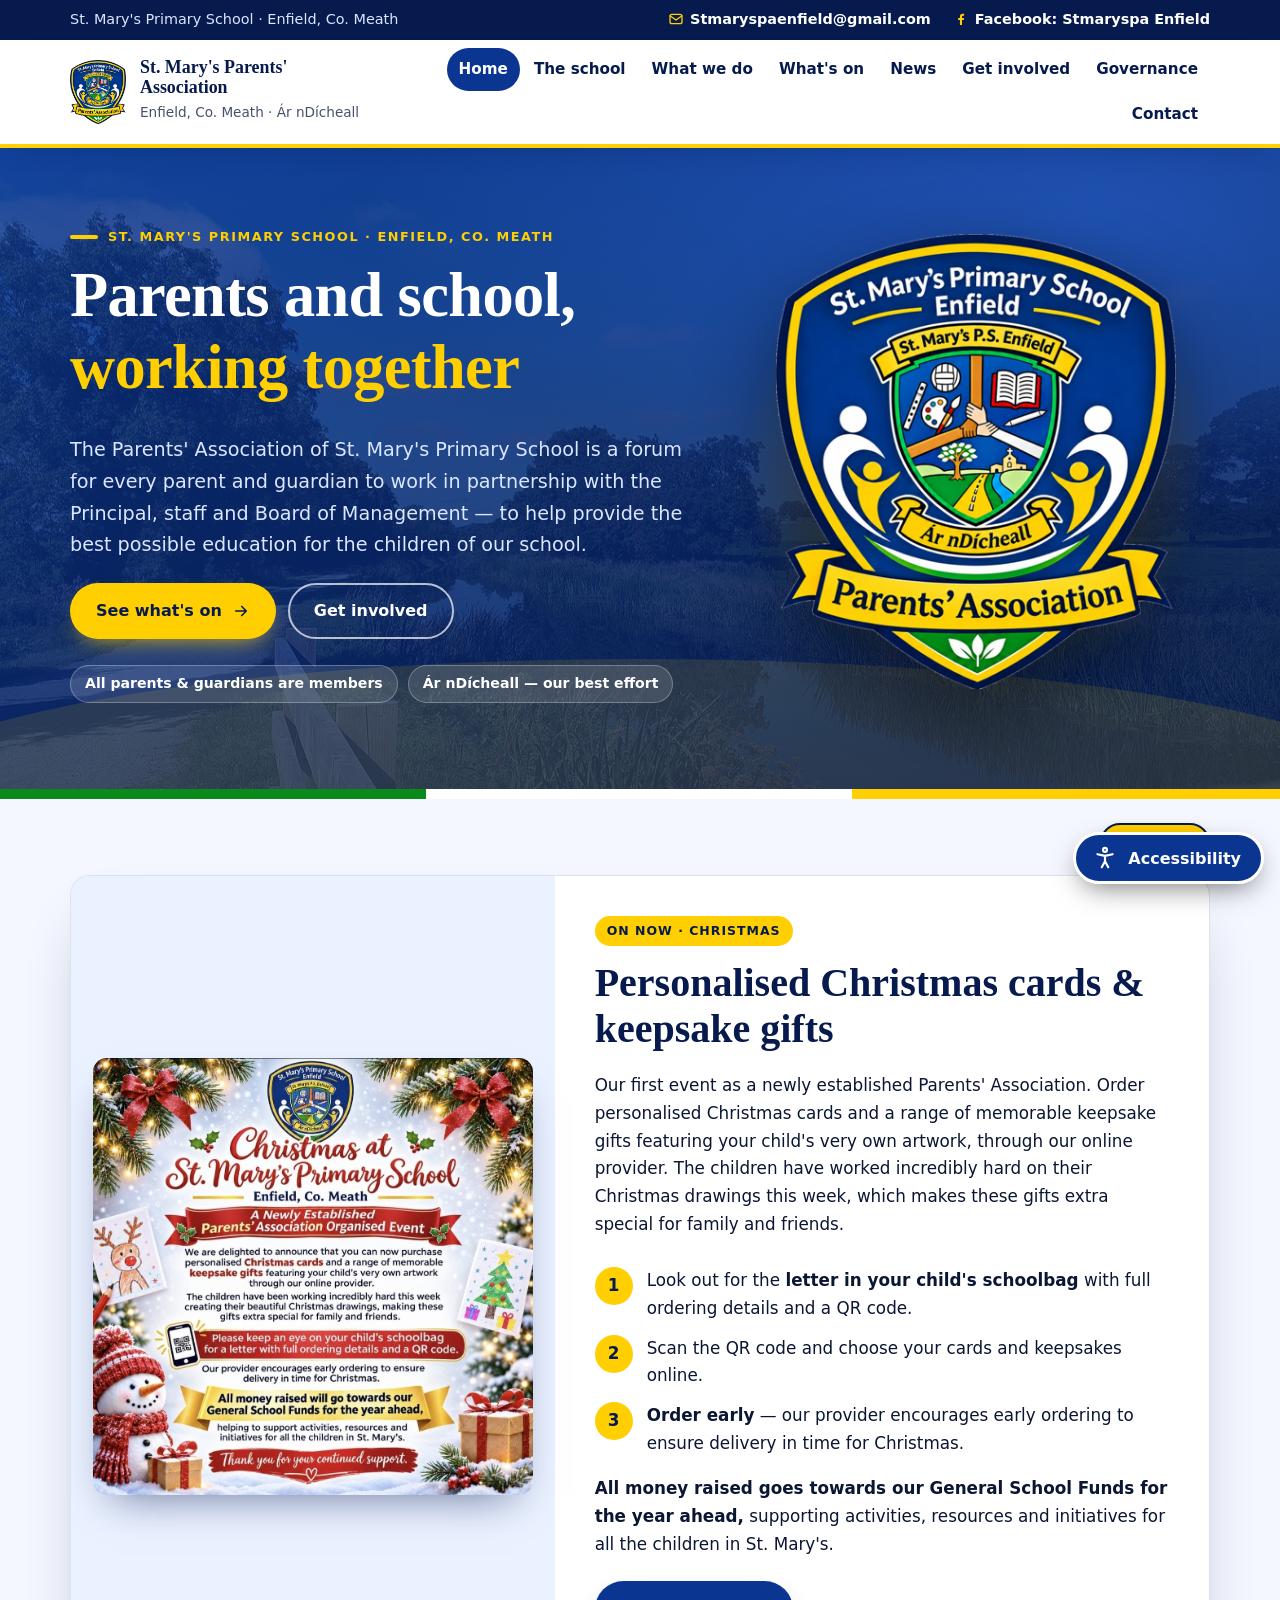
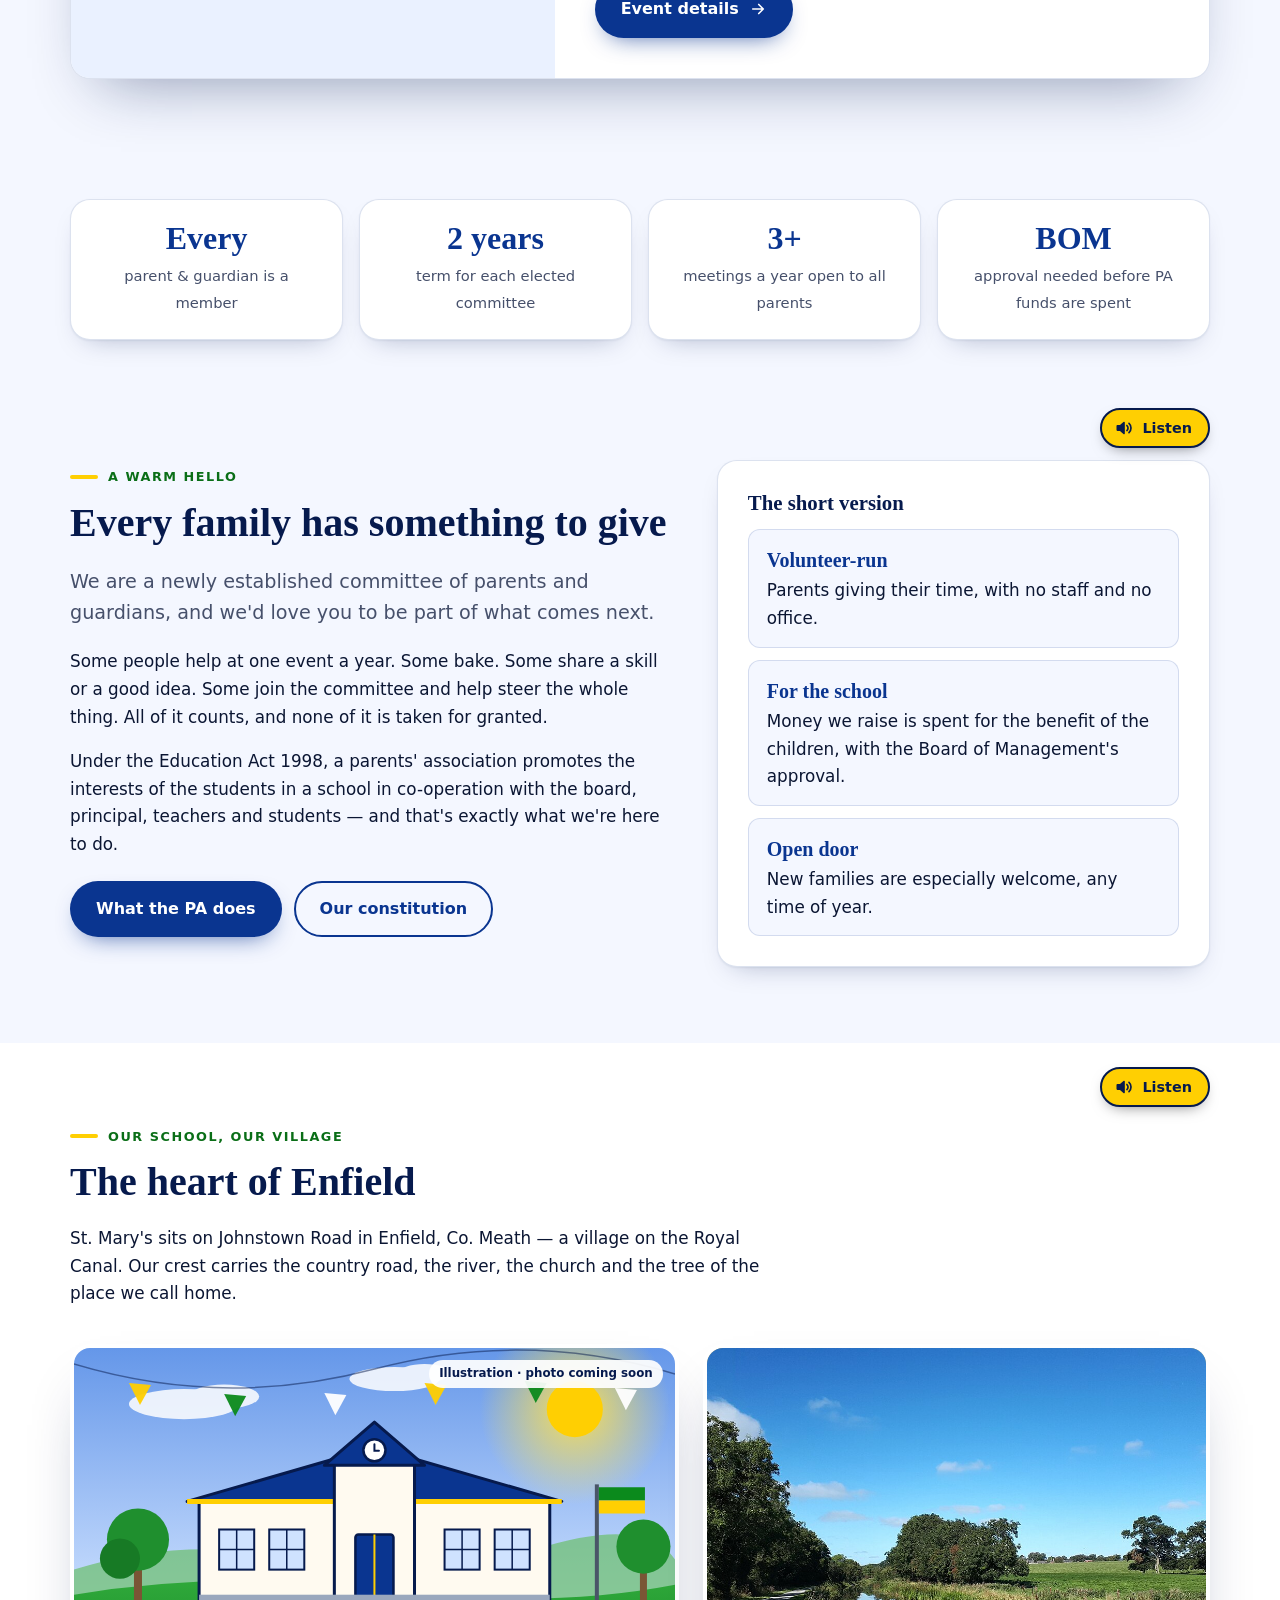
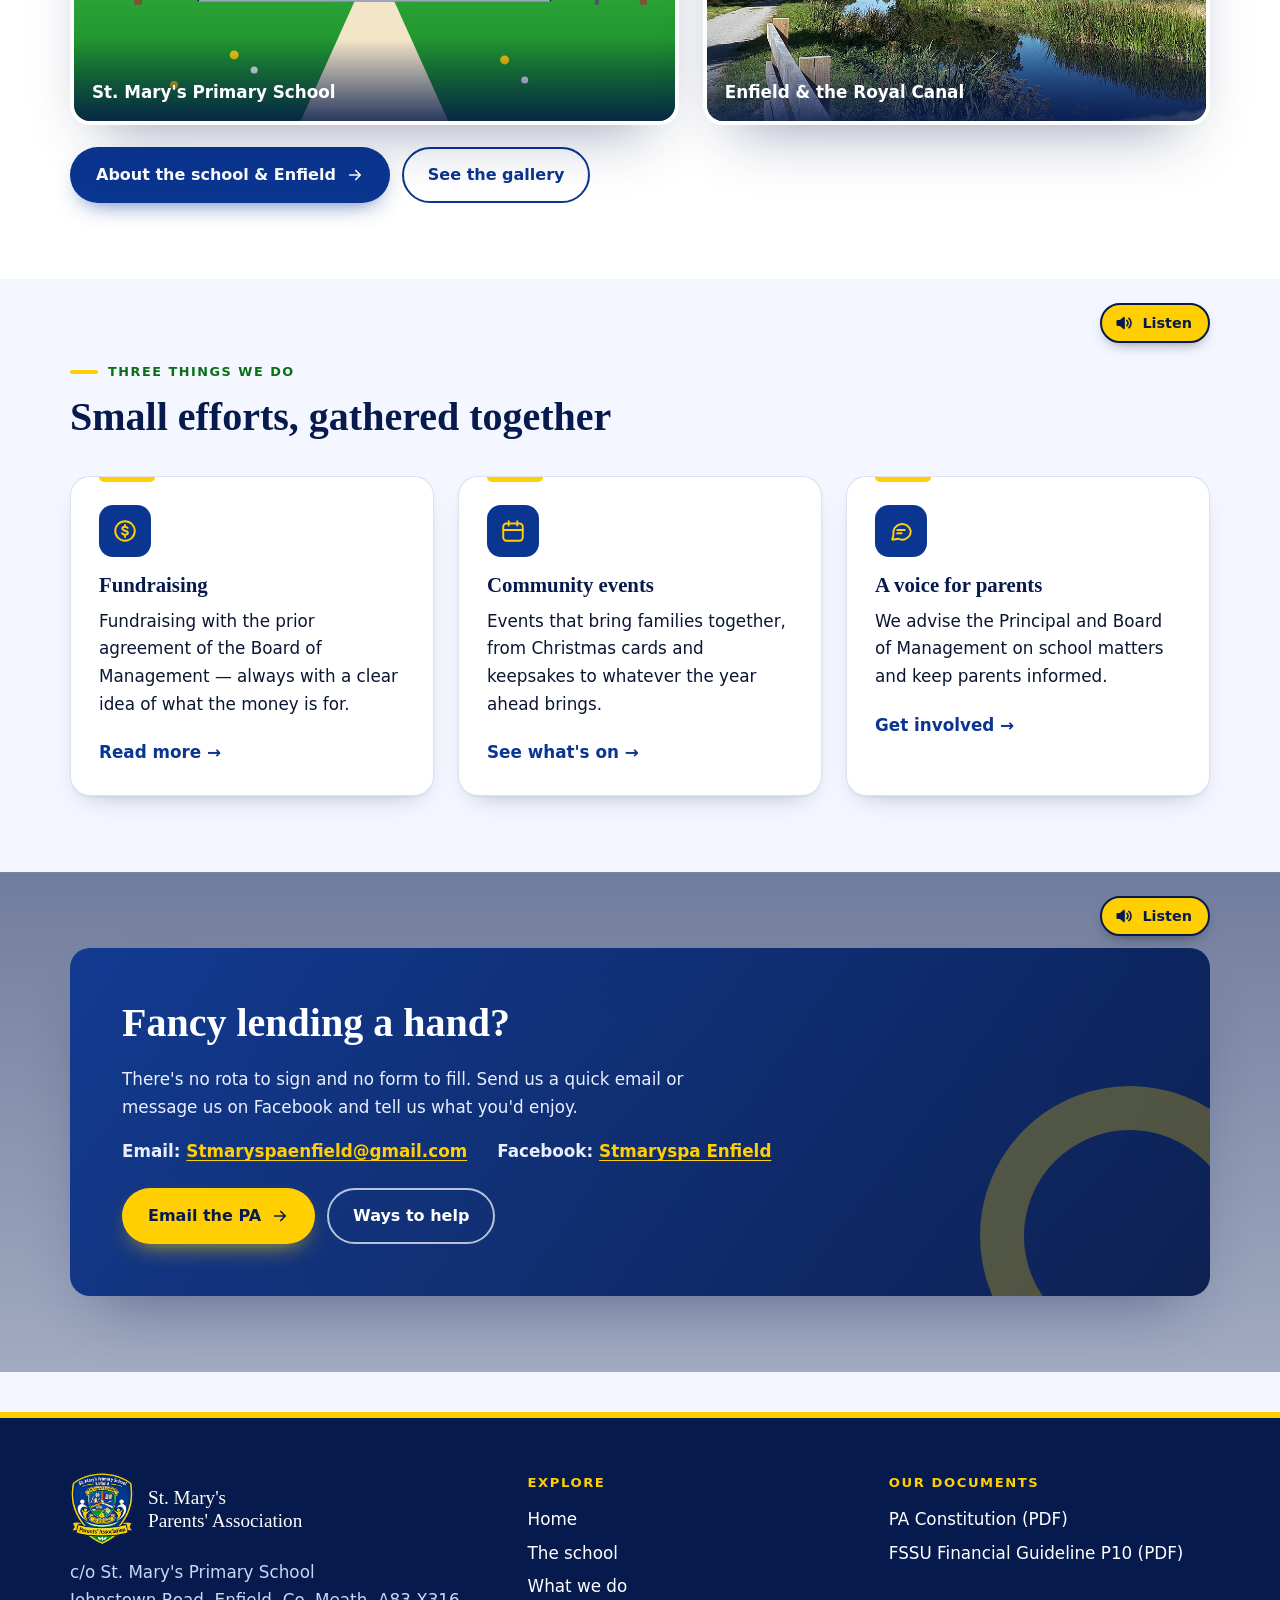
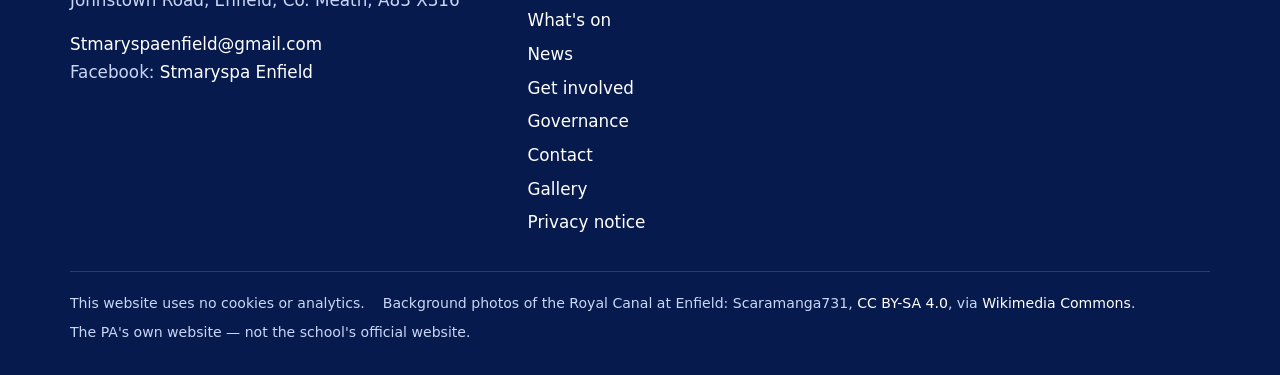
==== commit eed9c814: "Add Enfield canal photos, light/dark/high-contrast themes, accessibility menu and read-aloud buttons" ====
--- a/index.html
+++ b/index.html
@@ -7,6 +7,7 @@
 <meta name="description" content="The Parents&#x27; Association of St. Mary&#x27;s Primary School, Enfield, Co. Meath. Fundraising, community events, a warm welcome for new families and a voice for parents.">
 <meta name="theme-color" content="#0a3590">
 <link rel="icon" type="image/png" href="images/favicon.png">
+<script>try{var a=JSON.parse(localStorage.getItem("pa-a11y")||"{}"),r=document.documentElement;if(a.theme&&a.theme!=="auto")r.setAttribute("data-theme",a.theme);["font","spacing","links","motion","bg","focus"].forEach(function(k){if(a[k])r.setAttribute("data-"+k,a[k])});if(a.scale&&a.scale!==1)r.style.setProperty("--a11y-scale",a.scale)}catch(e){}</script>
 <link rel="stylesheet" href="style.css">
 </head>
 <body>
@@ -129,9 +130,9 @@
       </div>
       <div class="photo-pair reveal">
         <figure class="photo photo--wide" style="--art:url(images/art-school.svg)"><img src="images/school.jpg" alt="St. Mary&#x27;s Primary School, Johnstown Road, Enfield" loading="lazy" width="1200" height="800"><span class="art-note">Illustration &middot; photo coming soon</span><figcaption>St. Mary's Primary School</figcaption></figure>
-        <figure class="photo " style="--art:url(images/art-town.svg)"><img src="images/enfield.jpg" alt="Enfield village and the Royal Canal, Co. Meath" loading="lazy" width="1200" height="800"><span class="art-note">Illustration &middot; photo coming soon</span><figcaption>Enfield &amp; the Royal Canal</figcaption></figure>
-      </div>
-      <div class="btn-row"><a class="btn btn-primary" href="about.html">About the school &amp; Enfield <svg viewBox="0 0 24 24" fill="none" stroke="currentColor" stroke-width="2.2" stroke-linecap="round" stroke-linejoin="round"><path d="M5 12h14M13 6l6 6-6 6"/></svg></a><a class="btn btn-ghost" style="color:var(--blue);border-color:var(--blue)" href="gallery.html">See the gallery</a></div>
+        <figure class="photo " style="--art:url(images/art-town.svg)"><img src="images/enfield.jpg" alt="The Royal Canal near Enfield, Co. Meath: a gravel towpath beside still water, trees and green fields under a blue sky" loading="lazy" width="1200" height="800"><span class="art-note">Illustration &middot; photo coming soon</span><figcaption>Enfield &amp; the Royal Canal</figcaption></figure>
+      </div>
+      <div class="btn-row"><a class="btn btn-primary" href="about.html">About the school &amp; Enfield <svg viewBox="0 0 24 24" fill="none" stroke="currentColor" stroke-width="2.2" stroke-linecap="round" stroke-linejoin="round"><path d="M5 12h14M13 6l6 6-6 6"/></svg></a><a class="btn btn-ghost" style="color:var(--link);border-color:var(--link)" href="gallery.html">See the gallery</a></div>
     </div>
   </section>
 
@@ -149,7 +150,7 @@
     </div>
   </section>
 
-  <section class="section">
+  <section class="section section--photo">
     <div class="wrap">
       <div class="cta-band reveal">
         <h2>Fancy lending a hand?</h2>
@@ -197,6 +198,7 @@
   </div>
   <div class="wrap footer-note">
     <p>This website uses no cookies or analytics.</p>
+    <p>Background photos of the Royal Canal at Enfield: Scaramanga731, <a href="https://creativecommons.org/licenses/by-sa/4.0/" rel="noopener">CC BY-SA 4.0</a>, via <a href="https://commons.wikimedia.org/wiki/Category:Enfield,_County_Meath" rel="noopener">Wikimedia Commons</a>.</p>
     <p>The PA's own website &mdash; not the school's official website.</p>
   </div>
 </footer>
--- a/style.css
+++ b/style.css
@@ -19,6 +19,18 @@
   --ink: #0b1633;
   --ink-soft: #46506b;
   --line: rgba(10, 53, 144, 0.14);
+  --heading: #061a4d;
+  --link: #0a3590;
+  --link-hover: #1749b8;
+  --header-bg: rgba(255, 255, 255, .96);
+  --nav-bg: #ffffff;
+  --media-bg: #eaf1ff;
+  --photo-bg: #dfe9ff;
+  --photo-border: #ffffff;
+  --bg-photo: url(images/enfield.jpg);
+  --bg-photo-2: url(images/enfield-harbour.jpg);
+  --a11y-scale: 1;
+  --focus-in: #0a3590;
   --shadow-1: 0 1px 2px rgba(6, 26, 77, 0.06), 0 12px 28px -16px rgba(6, 26, 77, 0.35);
   --shadow-2: 0 30px 60px -30px rgba(6, 26, 77, 0.45);
   --radius: 20px;
@@ -29,7 +41,7 @@
 }
 
 *, *::before, *::after { box-sizing: border-box; }
-html { scroll-behavior: smooth; -webkit-text-size-adjust: 100%; }
+html { scroll-behavior: smooth; -webkit-text-size-adjust: 100%; font-size: calc(100% * var(--a11y-scale)); }
 body {
   margin: 0;
   font-family: var(--font-body);
@@ -40,10 +52,10 @@
 }
 img, svg { max-width: 100%; display: block; }
 img { height: auto; }
-a { color: var(--blue); text-underline-offset: 3px; }
-a:hover { color: var(--blue-2); }
-:focus-visible { outline: 3px solid var(--gold); outline-offset: 3px; border-radius: 6px; }
-h1, h2, h3 { font-family: var(--font-head); line-height: 1.15; color: var(--navy); margin: 0 0 .5em; }
+a { color: var(--link); text-underline-offset: 3px; }
+a:hover { color: var(--link-hover); }
+:focus-visible { outline: 3px solid var(--focus-in); outline-offset: 2px; box-shadow: 0 0 0 6px var(--gold); border-radius: 6px; }
+h1, h2, h3 { font-family: var(--font-head); line-height: 1.15; color: var(--heading); margin: 0 0 .5em; }
 h1 { font-size: clamp(2.2rem, 5.4vw, 3.9rem); letter-spacing: -.01em; }
 h2 { font-size: clamp(1.7rem, 3.4vw, 2.5rem); }
 h3 { font-size: 1.3rem; }
@@ -64,14 +76,14 @@
 .topbar svg { width: 16px; height: 16px; display: inline-block; vertical-align: -3px; margin-right: 6px; color: var(--gold); }
 
 /* header --------------------------------------------------------------- */
-.site-header { position: sticky; top: 0; z-index: 50; background: rgba(255, 255, 255, .96); backdrop-filter: blur(10px); border-bottom: 4px solid var(--gold); box-shadow: var(--shadow-1); }
+.site-header { position: sticky; top: 0; z-index: 50; background: var(--header-bg); backdrop-filter: blur(10px); border-bottom: 4px solid var(--gold); box-shadow: var(--shadow-1); }
 .header-inner { display: flex; align-items: center; justify-content: space-between; gap: 18px; padding: 8px 0; }
-.brand { display: flex; align-items: center; gap: 14px; text-decoration: none; color: var(--navy); }
+.brand { display: flex; align-items: center; gap: 14px; text-decoration: none; color: var(--heading); }
 .brand img { width: 56px; height: auto; }
 .brand-text strong { display: block; font-family: var(--font-head); font-size: 1.12rem; line-height: 1.1; }
 .brand-text span { font-size: .85rem; color: var(--ink-soft); }
-.nav ul { list-style: none; margin: 0; padding: 0; display: flex; gap: 2px; align-items: center; }
-.nav a { display: block; padding: 9px 12px; border-radius: 999px; text-decoration: none; color: var(--navy); font-weight: 600; font-size: .95rem; }
+.nav ul { list-style: none; margin: 0; padding: 0; display: flex; flex-wrap: wrap; justify-content: flex-end; gap: 2px; align-items: center; }
+.nav a { display: block; padding: 9px 12px; border-radius: 999px; text-decoration: none; color: var(--heading); font-weight: 600; font-size: .95rem; }
 .nav a:hover { background: var(--gold-soft); }
 .nav a[aria-current="page"] { background: var(--blue); color: #fff; }
 .menu-btn { display: none; background: var(--blue); color: #fff; border: 0; width: 46px; height: 46px; border-radius: 12px; cursor: pointer; }
@@ -86,13 +98,13 @@
 .btn-gold:hover { background: var(--gold-2); color: var(--navy); }
 .btn-primary { background: var(--blue); color: #fff; box-shadow: 0 10px 24px -12px rgba(10, 53, 144, .8); }
 .btn-primary:hover { background: var(--blue-2); color: #fff; }
-.btn-ghost { background: transparent; color: var(--blue); border-color: var(--blue); }
-.btn-ghost:hover { background: var(--blue); color: #fff; }
+.btn-ghost { background: transparent; color: var(--link); border-color: var(--link); }
+.btn-ghost:hover { background: var(--blue); color: #fff; border-color: var(--blue); }
 .on-dark .btn-ghost, .hero .btn-ghost, .page-hero .btn-ghost, .cta-band .btn-ghost { color: #fff; border-color: rgba(255, 255, 255, .7); }
 .on-dark .btn-ghost:hover, .hero .btn-ghost:hover, .page-hero .btn-ghost:hover, .cta-band .btn-ghost:hover { background: #fff; color: var(--navy); }
 
 /* hero ----------------------------------------------------------------- */
-.hero { position: relative; overflow: hidden; color: #fff; background: radial-gradient(1200px 520px at 85% 10%, #2b63d6 0%, rgba(43, 99, 214, 0) 60%), linear-gradient(160deg, #0a3590 0%, #061a4d 100%); }
+.hero { position: relative; overflow: hidden; color: #fff; background-color: #061a4d; background-image: radial-gradient(1200px 520px at 85% 10%, rgba(43, 99, 214, .55) 0%, rgba(43, 99, 214, 0) 60%), linear-gradient(160deg, rgba(10, 53, 144, .80) 0%, rgba(6, 26, 77, .90) 100%), var(--bg-photo); background-size: auto, auto, cover; background-position: center, center, center 60%; }
 .hero::before { content: ""; position: absolute; inset: auto -10% -140px -10%; height: 280px; background: var(--gold); border-radius: 50% 50% 0 0; opacity: .12; }
 .hero::after, .page-hero::after { content: ""; position: absolute; left: 0; right: 0; bottom: 0; height: 10px; background: linear-gradient(90deg, var(--green) 0 33.3%, #fff 33.3% 66.6%, var(--gold) 66.6%); }
 .hero-inner { position: relative; display: grid; grid-template-columns: 1.15fr .85fr; gap: 40px; align-items: center; padding: 72px 0 96px; }
@@ -110,7 +122,7 @@
 .hero-badges { display: flex; flex-wrap: wrap; gap: 10px; margin-top: 26px; }
 .badge { background: rgba(255, 255, 255, .12); border: 1px solid rgba(255, 255, 255, .28); padding: 6px 14px; border-radius: 999px; font-size: .88rem; font-weight: 600; }
 
-.page-hero { position: relative; overflow: hidden; color: #fff; background: radial-gradient(900px 380px at 90% 0%, #2b63d6 0%, rgba(43, 99, 214, 0) 60%), linear-gradient(160deg, #0a3590 0%, #061a4d 100%); }
+.page-hero { position: relative; overflow: hidden; color: #fff; background-color: #061a4d; background-image: radial-gradient(900px 380px at 90% 0%, rgba(43, 99, 214, .55) 0%, rgba(43, 99, 214, 0) 60%), linear-gradient(160deg, rgba(10, 53, 144, .82) 0%, rgba(6, 26, 77, .92) 100%), var(--bg-photo-2); background-size: auto, auto, cover; background-position: center, center, center 55%; }
 .page-hero-inner { display: flex; align-items: center; justify-content: space-between; gap: 30px; padding: 56px 0 68px; }
 .page-hero h1 { color: #fff; font-size: clamp(2rem, 4.6vw, 3.2rem); }
 .page-hero .lede { max-width: 640px; margin: 0; }
@@ -120,6 +132,9 @@
 .section { padding: 76px 0; }
 .section--tight { padding: 44px 0; }
 .section--white { background: var(--surface); }
+/* a photo that stays put while the page scrolls over it */
+.section--photo { position: relative; background-color: #061a4d; background-image: linear-gradient(180deg, rgba(6, 26, 77, .55), rgba(6, 26, 77, .35)), var(--bg-photo-2); background-size: cover; background-position: center; background-attachment: scroll, fixed; }
+.section--photo .cta-band { background: linear-gradient(135deg, rgba(10, 53, 144, .93), rgba(6, 26, 77, .95)); }
 .section-head { max-width: 720px; margin-bottom: 36px; }
 .split { display: grid; grid-template-columns: 1.1fr .9fr; gap: 44px; align-items: start; }
 .split--even { grid-template-columns: 1fr 1fr; }
@@ -132,7 +147,7 @@
 .card::before { content: ""; position: absolute; left: 28px; top: 0; width: 56px; height: 5px; border-radius: 0 0 6px 6px; background: var(--gold); }
 .card-icon { width: 52px; height: 52px; border-radius: 14px; display: grid; place-items: center; background: var(--blue); color: var(--gold); margin-bottom: 16px; }
 .card-icon svg { width: 26px; height: 26px; }
-.card-foot { display: inline-block; margin-top: 4px; font-weight: 700; color: var(--blue); text-decoration: none; }
+.card-foot { display: inline-block; margin-top: 4px; font-weight: 700; color: var(--link); text-decoration: none; }
 a.card { text-decoration: none; color: inherit; transition: transform .2s, box-shadow .2s; display: block; }
 a.card:hover { transform: translateY(-4px); box-shadow: var(--shadow-2); }
 .card--blue { background: linear-gradient(160deg, var(--blue), var(--navy)); color: #e8efff; border: 0; }
@@ -147,10 +162,10 @@
 
 .facts { list-style: none; padding: 0; margin: 0; display: grid; gap: 12px; }
 .facts li { background: var(--paper); border: 1px solid var(--line); border-radius: var(--radius-sm); padding: 14px 18px; }
-.facts strong { display: block; font-family: var(--font-head); font-size: 1.25rem; color: var(--blue); }
+.facts strong { display: block; font-family: var(--font-head); font-size: 1.25rem; color: var(--link); }
 .stat-row { display: grid; grid-template-columns: repeat(4, 1fr); gap: 16px; }
 .stat { background: var(--surface); border: 1px solid var(--line); border-radius: var(--radius); padding: 22px; text-align: center; box-shadow: var(--shadow-1); }
-.stat strong { display: block; font-family: var(--font-head); font-size: 2rem; color: var(--blue); line-height: 1; margin-bottom: 8px; }
+.stat strong { display: block; font-family: var(--font-head); font-size: 2rem; color: var(--link); line-height: 1; margin-bottom: 8px; }
 .stat span { font-size: .92rem; color: var(--ink-soft); }
 
 .tag { display: inline-block; font-size: .78rem; font-weight: 800; letter-spacing: .08em; text-transform: uppercase; padding: 5px 12px; border-radius: 999px; background: var(--blue); color: #fff; }
@@ -159,7 +174,7 @@
 
 /* Christmas feature ---------------------------------------------------- */
 .feature { display: grid; grid-template-columns: .85fr 1.15fr; gap: 0; background: var(--surface); border-radius: var(--radius); overflow: hidden; box-shadow: var(--shadow-2); border: 1px solid var(--line); }
-.feature-media { background: #eaf1ff; display: grid; place-items: center; padding: 22px; }
+.feature-media { background: var(--media-bg); display: grid; place-items: center; padding: 22px; }
 .feature-media img { width: 100%; max-width: 440px; border-radius: 14px; box-shadow: 0 20px 40px -20px rgba(6, 26, 77, .6); }
 .feature-body { padding: 40px; display: flex; flex-direction: column; justify-content: center; }
 .steps { list-style: none; counter-reset: s; padding: 0; margin: 12px 0 0; display: grid; gap: 12px; }
@@ -167,10 +182,12 @@
 .steps li::before { content: counter(s); width: 38px; height: 38px; border-radius: 50%; background: var(--gold); color: var(--navy); font-weight: 800; display: grid; place-items: center; }
 
 /* photo slots ---------------------------------------------------------- */
-.photo { position: relative; margin: 0; border-radius: var(--radius); overflow: hidden; background: #dfe9ff var(--art) center / cover no-repeat; aspect-ratio: 4 / 3; box-shadow: var(--shadow-2); border: 4px solid #fff; }
+.photo { position: relative; margin: 0; border-radius: var(--radius); overflow: hidden; background: var(--photo-bg) var(--art) center / cover no-repeat; aspect-ratio: 4 / 3; box-shadow: var(--shadow-2); border: 4px solid var(--photo-border); }
 .photo--wide { aspect-ratio: 16 / 10; }
 .photo img { position: absolute; inset: 0; width: 100%; height: 100% !important; object-fit: cover; }
 .photo figcaption { pointer-events: none; position: absolute; left: 0; right: 0; bottom: 0; padding: 40px 18px 14px; color: #fff; font-weight: 600; background: linear-gradient(transparent, rgba(6, 26, 77, .85)); }
+.photo--poster img { object-fit: cover; object-position: top; }
+.photo--poster figcaption { position: absolute; width: 1px; height: 1px; padding: 0; overflow: hidden; clip: rect(0 0 0 0); }
 .photo .art-note { pointer-events: none; display: none; position: absolute; top: 12px; right: 12px; background: rgba(255, 255, 255, .92); color: var(--navy); font-size: .74rem; font-weight: 700; padding: 4px 10px; border-radius: 999px; }
 .photo.is-art .art-note { display: block; }
 .photo-pair { display: grid; grid-template-columns: 1.2fr 1fr; gap: 24px; align-items: stretch; }
@@ -191,7 +208,7 @@
 .link-list a:hover { border-color: var(--blue); box-shadow: var(--shadow-1); }
 .people { grid-template-columns: repeat(2, 1fr); }
 .people li { background: var(--surface); border: 1px solid var(--line); border-left: 6px solid var(--gold); border-radius: var(--radius-sm); padding: 16px 20px; }
-.people .role { display: block; font-family: var(--font-head); font-size: 1.15rem; font-weight: 700; color: var(--navy); }
+.people .role { display: block; font-family: var(--font-head); font-size: 1.15rem; font-weight: 700; color: var(--heading); }
 .people .name { display: block; color: var(--ink-soft); font-size: .95rem; margin-top: 2px; }
 .ticks { list-style: none; padding: 0; margin: 0 0 1em; display: grid; gap: 10px; }
 .ticks li { padding-left: 34px; position: relative; }
@@ -200,10 +217,10 @@
 .timeline { list-style: none; margin: 0; padding: 0 0 0 26px; border-left: 4px solid var(--gold); display: grid; gap: 22px; }
 .timeline li { position: relative; }
 .timeline li::before { content: ""; position: absolute; left: -36px; top: 6px; width: 16px; height: 16px; background: var(--blue); border: 3px solid var(--gold); border-radius: 50%; }
-.timeline strong { display: block; color: var(--navy); font-family: var(--font-head); font-size: 1.15rem; }
+.timeline strong { display: block; color: var(--heading); font-family: var(--font-head); font-size: 1.15rem; }
 
 details { background: var(--surface); border: 1px solid var(--line); border-radius: var(--radius-sm); margin-bottom: 12px; box-shadow: var(--shadow-1); }
-summary { cursor: pointer; padding: 18px 22px; font-family: var(--font-head); font-size: 1.15rem; font-weight: 700; color: var(--navy); list-style: none; display: flex; justify-content: space-between; gap: 16px; }
+summary { cursor: pointer; padding: 18px 22px; font-family: var(--font-head); font-size: 1.15rem; font-weight: 700; color: var(--heading); list-style: none; display: flex; justify-content: space-between; gap: 16px; }
 summary::-webkit-details-marker { display: none; }
 summary::after { content: "+"; width: 30px; height: 30px; flex: none; display: grid; place-items: center; border-radius: 50%; background: var(--gold); font-family: var(--font-body); font-weight: 800; }
 details[open] summary::after { content: "–"; }
@@ -211,7 +228,7 @@
 details ul { margin: 0 0 .6em; }
 
 .news-source { display: block; font-size: .82rem; font-weight: 800; letter-spacing: .08em; text-transform: uppercase; color: var(--green-ink); margin-bottom: 8px; }
-.event-date { font-family: var(--font-head); font-size: 1.1rem; font-weight: 700; color: var(--blue); }
+.event-date { font-family: var(--font-head); font-size: 1.1rem; font-weight: 700; color: var(--link); }
 
 /* CTA band ------------------------------------------------------------- */
 .cta-band { background: linear-gradient(135deg, var(--blue), var(--navy)); color: #e8efff; border-radius: var(--radius); padding: 52px; position: relative; overflow: hidden; box-shadow: var(--shadow-2); }
@@ -237,19 +254,17 @@
 .footer-note p { margin: 0; }
 
 /* motion --------------------------------------------------------------- */
-.js .reveal { opacity: 0; transform: translateY(18px); transition: opacity .6s ease, transform .6s ease; }
-.js .reveal.is-visible { opacity: 1; transform: none; }
+/* content is always visible; no hidden-until-scroll effects */
 @media (prefers-reduced-motion: reduce) {
   html { scroll-behavior: auto; }
   .hero-crest img { animation: none; }
-  .js .reveal { opacity: 1; transform: none; transition: none; }
   .btn, a.card { transition: none; }
 }
 
 /* responsive ----------------------------------------------------------- */
 @media (max-width: 1020px) {
   .menu-btn { display: grid; }
-  .nav { position: absolute; left: 0; right: 0; top: 100%; background: #fff; border-bottom: 4px solid var(--gold); box-shadow: var(--shadow-2); display: none; }
+  .nav { position: absolute; left: 0; right: 0; top: 100%; background: var(--nav-bg); border-bottom: 4px solid var(--gold); box-shadow: var(--shadow-2); display: none; }
   .nav.is-open { display: block; }
   .nav ul { flex-direction: column; align-items: stretch; padding: 14px 20px 20px; gap: 4px; }
   .nav a { border-radius: 12px; padding: 12px 14px; }
@@ -276,3 +291,121 @@
   .topbar, .site-header, .site-footer, .btn-row { display: none; }
   body { background: #fff; }
 }
+
+
+/* ==========================================================================
+   Themes and accessibility
+   Light is the default. Dark follows the visitor's device setting unless they
+   choose otherwise in the accessibility menu; high contrast is opt-in.
+   ========================================================================== */
+:root[data-theme="dark"] {
+  color-scheme: dark;
+  --paper: #0b1226; --surface: #141d38; --ink: #e9eefc; --ink-soft: #b9c4e0;
+  --line: rgba(255, 255, 255, .2); --heading: #ffffff; --link: #9fc0ff; --link-hover: #ffd84d;
+  --header-bg: rgba(11, 18, 38, .96); --nav-bg: #0b1226; --media-bg: #0e1630;
+  --photo-bg: #1a2547; --photo-border: #141d38; --green-ink: #7be08f;
+  --gold-soft: #2c2808; --green-soft: #0f2b16; --focus-in: #ffffff;
+}
+@media (prefers-color-scheme: dark) {
+  :root:not([data-theme]) {
+    color-scheme: dark;
+    --paper: #0b1226; --surface: #141d38; --ink: #e9eefc; --ink-soft: #b9c4e0;
+    --line: rgba(255, 255, 255, .2); --heading: #ffffff; --link: #9fc0ff; --link-hover: #ffd84d;
+    --header-bg: rgba(11, 18, 38, .96); --nav-bg: #0b1226; --media-bg: #0e1630;
+    --photo-bg: #1a2547; --photo-border: #141d38; --green-ink: #7be08f;
+    --gold-soft: #2c2808; --green-soft: #0f2b16; --focus-in: #ffffff;
+  }
+}
+
+/* high contrast: black, white and yellow, no photos, strong outlines */
+:root[data-theme="contrast"] {
+  color-scheme: dark;
+  --paper: #000; --surface: #000; --ink: #fff; --ink-soft: #fff; --line: #fff;
+  --heading: #fff; --link: #ffff00; --link-hover: #ffffff; --header-bg: #000; --nav-bg: #000;
+  --media-bg: #000; --photo-bg: #000; --photo-border: #fff; --green-ink: #7dff8f;
+  --gold-soft: #000; --green-soft: #000; --focus-in: #ffffff; --bg-photo: none; --bg-photo-2: none;
+  --shadow-1: none; --shadow-2: none;
+}
+:root[data-theme="contrast"] .topbar,
+:root[data-theme="contrast"] .site-footer,
+:root[data-theme="contrast"] .hero,
+:root[data-theme="contrast"] .page-hero,
+:root[data-theme="contrast"] .cta-band,
+:root[data-theme="contrast"] .card--blue,
+:root[data-theme="contrast"] .section--photo { background: #000; background-image: none; color: #fff; }
+:root[data-theme="contrast"] .cta-band,
+:root[data-theme="contrast"] .card,
+:root[data-theme="contrast"] .panel,
+:root[data-theme="contrast"] .stat,
+:root[data-theme="contrast"] .feature,
+:root[data-theme="contrast"] .facts li,
+:root[data-theme="contrast"] .people li,
+:root[data-theme="contrast"] .link-list a,
+:root[data-theme="contrast"] details,
+:root[data-theme="contrast"] .badge { border: 2px solid #fff; }
+:root[data-theme="contrast"] .callout { border: 2px solid #fff; border-left: 8px solid #ffff00; }
+:root[data-theme="contrast"] .site-header { border-bottom-color: #fff; }
+:root[data-theme="contrast"] .hero .lede, :root[data-theme="contrast"] .page-hero .lede,
+:root[data-theme="contrast"] .on-dark .lede, :root[data-theme="contrast"] .site-footer,
+:root[data-theme="contrast"] .topbar, :root[data-theme="contrast"] .cta-band { color: #fff; }
+:root[data-theme="contrast"] .topbar a, :root[data-theme="contrast"] .site-footer a,
+:root[data-theme="contrast"] .cta-band .contact-lines a, :root[data-theme="contrast"] .site-footer h4,
+:root[data-theme="contrast"] .hero .eyebrow, :root[data-theme="contrast"] .page-hero .eyebrow,
+:root[data-theme="contrast"] .hero h1 em { color: #ffff00; }
+:root[data-theme="contrast"] .btn-primary, :root[data-theme="contrast"] .btn-gold,
+:root[data-theme="contrast"] .tag, :root[data-theme="contrast"] .card-icon,
+:root[data-theme="contrast"] .nav a[aria-current="page"], :root[data-theme="contrast"] .menu-btn { background: #ffff00; color: #000; box-shadow: none; }
+:root[data-theme="contrast"] .btn-ghost { border-color: #ffff00; color: #ffff00; }
+:root[data-theme="contrast"] .hero .btn-ghost, :root[data-theme="contrast"] .page-hero .btn-ghost,
+:root[data-theme="contrast"] .cta-band .btn-ghost { border-color: #fff; color: #fff; }
+:root[data-theme="contrast"] .btn-ghost:hover { background: #fff; color: #000; }
+:root[data-theme="contrast"] .hero::after, :root[data-theme="contrast"] .page-hero::after { background: #ffff00; }
+:root[data-theme="contrast"] .nav a:hover { background: #fff; color: #000; }
+:root[data-theme="contrast"] a { text-decoration: underline; }
+:root[data-theme="contrast"] .btn, :root[data-theme="contrast"] .nav a, :root[data-theme="contrast"] .brand,
+:root[data-theme="contrast"] a.card { text-decoration: none; }
+
+/* personal preferences, set from the accessibility menu */
+:root[data-font="readable"] { --font-body: Verdana, Tahoma, "Trebuchet MS", sans-serif; --font-head: Verdana, Tahoma, "Trebuchet MS", sans-serif; }
+:root[data-font="readable"] body { letter-spacing: .02em; word-spacing: .12em; }
+:root[data-spacing="wide"] body { line-height: 1.95; letter-spacing: .03em; word-spacing: .16em; }
+:root[data-spacing="wide"] p, :root[data-spacing="wide"] li { margin-bottom: 1.3em; }
+:root[data-links="on"] a { text-decoration: underline !important; text-decoration-thickness: 2px; text-underline-offset: 4px; }
+:root[data-motion="reduce"] *, :root[data-motion="reduce"] *::before, :root[data-motion="reduce"] *::after { animation: none !important; transition: none !important; scroll-behavior: auto !important; }
+:root[data-bg="off"] { --bg-photo: none; --bg-photo-2: none; }
+:root[data-focus="strong"] :focus-visible { outline-width: 5px; box-shadow: 0 0 0 10px var(--gold); }
+@media (max-width: 900px), (prefers-reduced-motion: reduce) {
+  .section--photo { background-attachment: scroll, scroll; }
+}
+
+/* accessibility menu + read-aloud buttons (added by script.js) -------------- */
+.sr-only { position: absolute; width: 1px; height: 1px; padding: 0; margin: -1px; overflow: hidden; clip: rect(0 0 0 0); white-space: nowrap; border: 0; }
+.a11y-fab { position: fixed; right: 16px; bottom: 16px; z-index: 90; display: inline-flex; align-items: center; gap: 10px; min-height: 52px; padding: 0 20px 0 16px; border-radius: 999px; border: 3px solid #fff; background: var(--blue); color: #fff; font: 700 1rem var(--font-body); cursor: pointer; box-shadow: 0 10px 28px -8px rgba(0, 0, 0, .55); }
+.a11y-fab:hover { background: var(--blue-2); }
+.a11y-fab svg { width: 26px; height: 26px; flex: none; }
+.a11y-panel { position: fixed; right: 16px; bottom: 80px; z-index: 91; width: min(400px, calc(100vw - 32px)); max-height: calc(100vh - 100px); max-height: calc(100dvh - 100px); overflow: auto; background: var(--surface); color: var(--ink); border: 3px solid var(--link); border-radius: 18px; padding: 18px 18px 20px; box-shadow: var(--shadow-2); }
+.a11y-panel[hidden] { display: none; }
+.a11y-head { display: flex; align-items: center; justify-content: space-between; gap: 12px; }
+.a11y-panel h2 { font-size: 1.3rem; margin: 0; }
+.a11y-group { margin-top: 16px; }
+.a11y-group h3 { font-family: var(--font-body); font-size: .8rem; text-transform: uppercase; letter-spacing: .1em; margin: 0 0 8px; color: var(--ink-soft); }
+.a11y-row { display: flex; flex-wrap: wrap; gap: 8px; }
+.a11y-opt { display: inline-flex; align-items: center; justify-content: center; gap: 8px; min-height: 46px; padding: 8px 14px; border-radius: 12px; border: 2px solid var(--link); background: var(--surface); color: var(--ink); font: 600 .95rem var(--font-body); cursor: pointer; }
+.a11y-opt:hover { background: var(--gold-soft); }
+.a11y-opt[aria-pressed="true"] { background: var(--gold); border-color: var(--gold); color: #061a4d; }
+.a11y-opt[aria-pressed="true"]::before { content: "\2713"; font-weight: 800; }
+.a11y-opt svg { width: 20px; height: 20px; flex: none; }
+.a11y-size { display: flex; align-items: center; gap: 10px; }
+.a11y-size output { min-width: 4.2em; text-align: center; font-weight: 700; }
+.a11y-close { min-width: 46px; padding: 8px; }
+.a11y-note { font-size: .85rem; color: var(--ink-soft); margin: 10px 0 0; }
+.a11y-reset { margin-top: 18px; width: 100%; }
+.listen-row { position: relative; height: 0; z-index: 3; }
+.listen-btn { position: absolute; right: 0; top: -52px; display: inline-flex; align-items: center; gap: 8px; min-height: 40px; padding: 6px 16px 6px 12px; border-radius: 999px; border: 2px solid #061a4d; background: var(--gold); color: #061a4d; font: 700 .9rem var(--font-body); cursor: pointer; box-shadow: 0 6px 16px -8px rgba(0, 0, 0, .6); }
+.listen-btn:hover { background: var(--gold-2); }
+.listen-btn svg { width: 20px; height: 20px; flex: none; }
+.listen-btn[aria-pressed="true"] { background: #061a4d; color: var(--gold); border-color: var(--gold); }
+.is-reading { box-shadow: inset 0 0 0 5px var(--gold); }
+@media (max-width: 900px) { .listen-btn { top: -44px; } }
+@media (max-width: 480px) { .a11y-fab span { display: none; } .a11y-fab { padding: 0 14px; } .listen-btn span.t { display: none; } .listen-btn { padding: 6px 10px; } }
+@media print { .a11y-fab, .a11y-panel, .listen-row { display: none !important; } }
